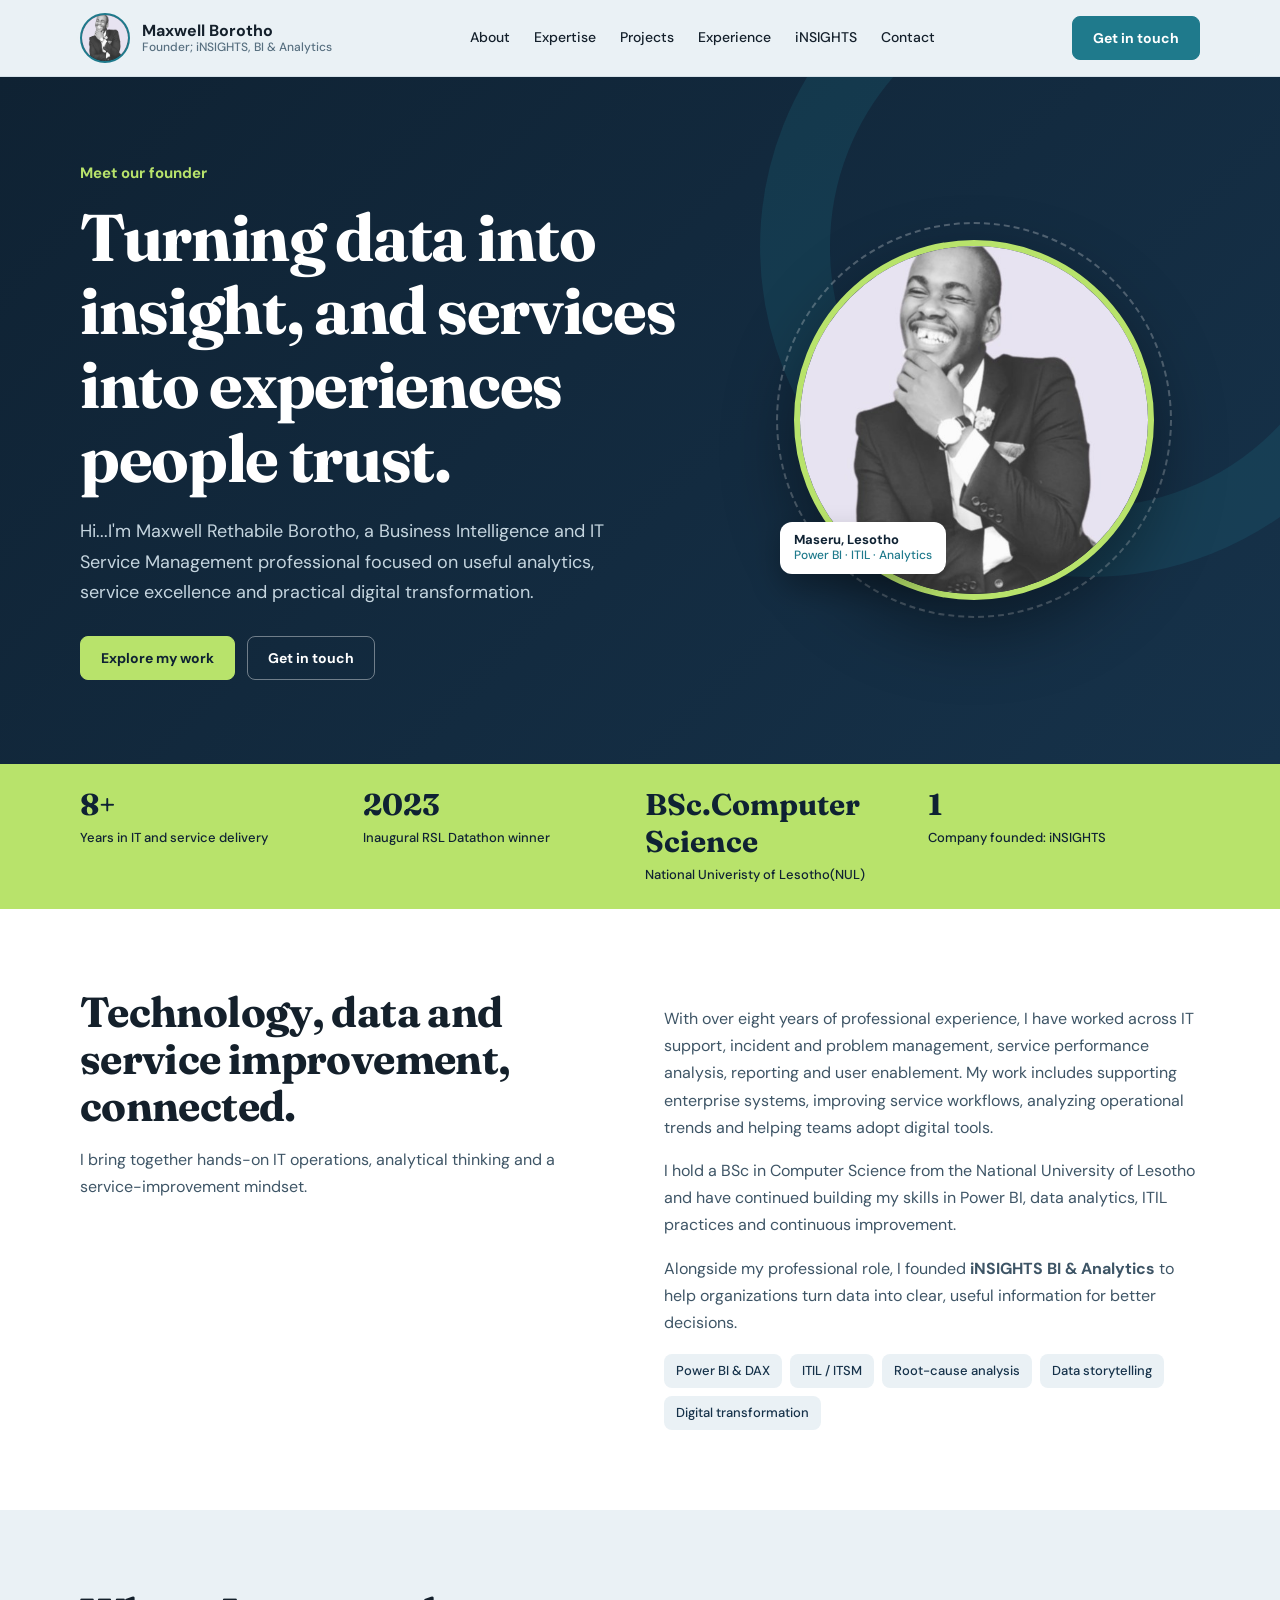
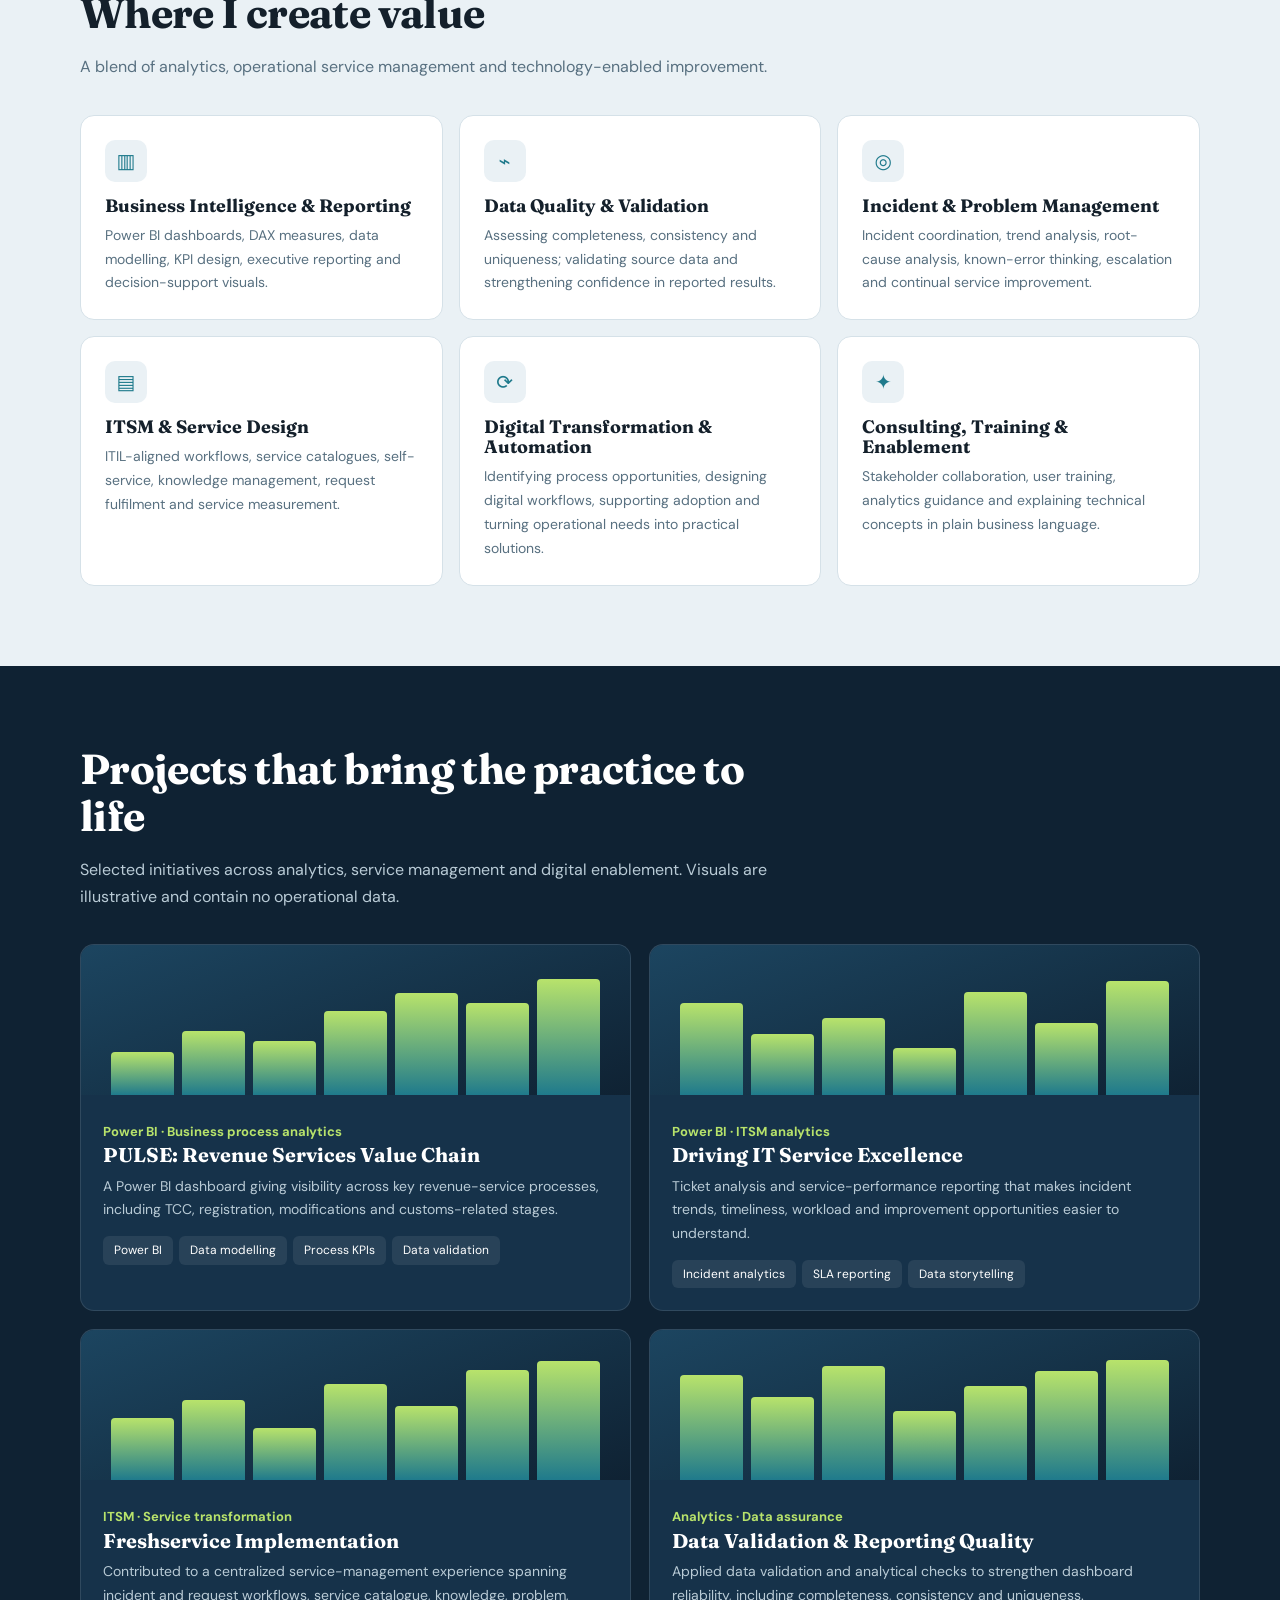
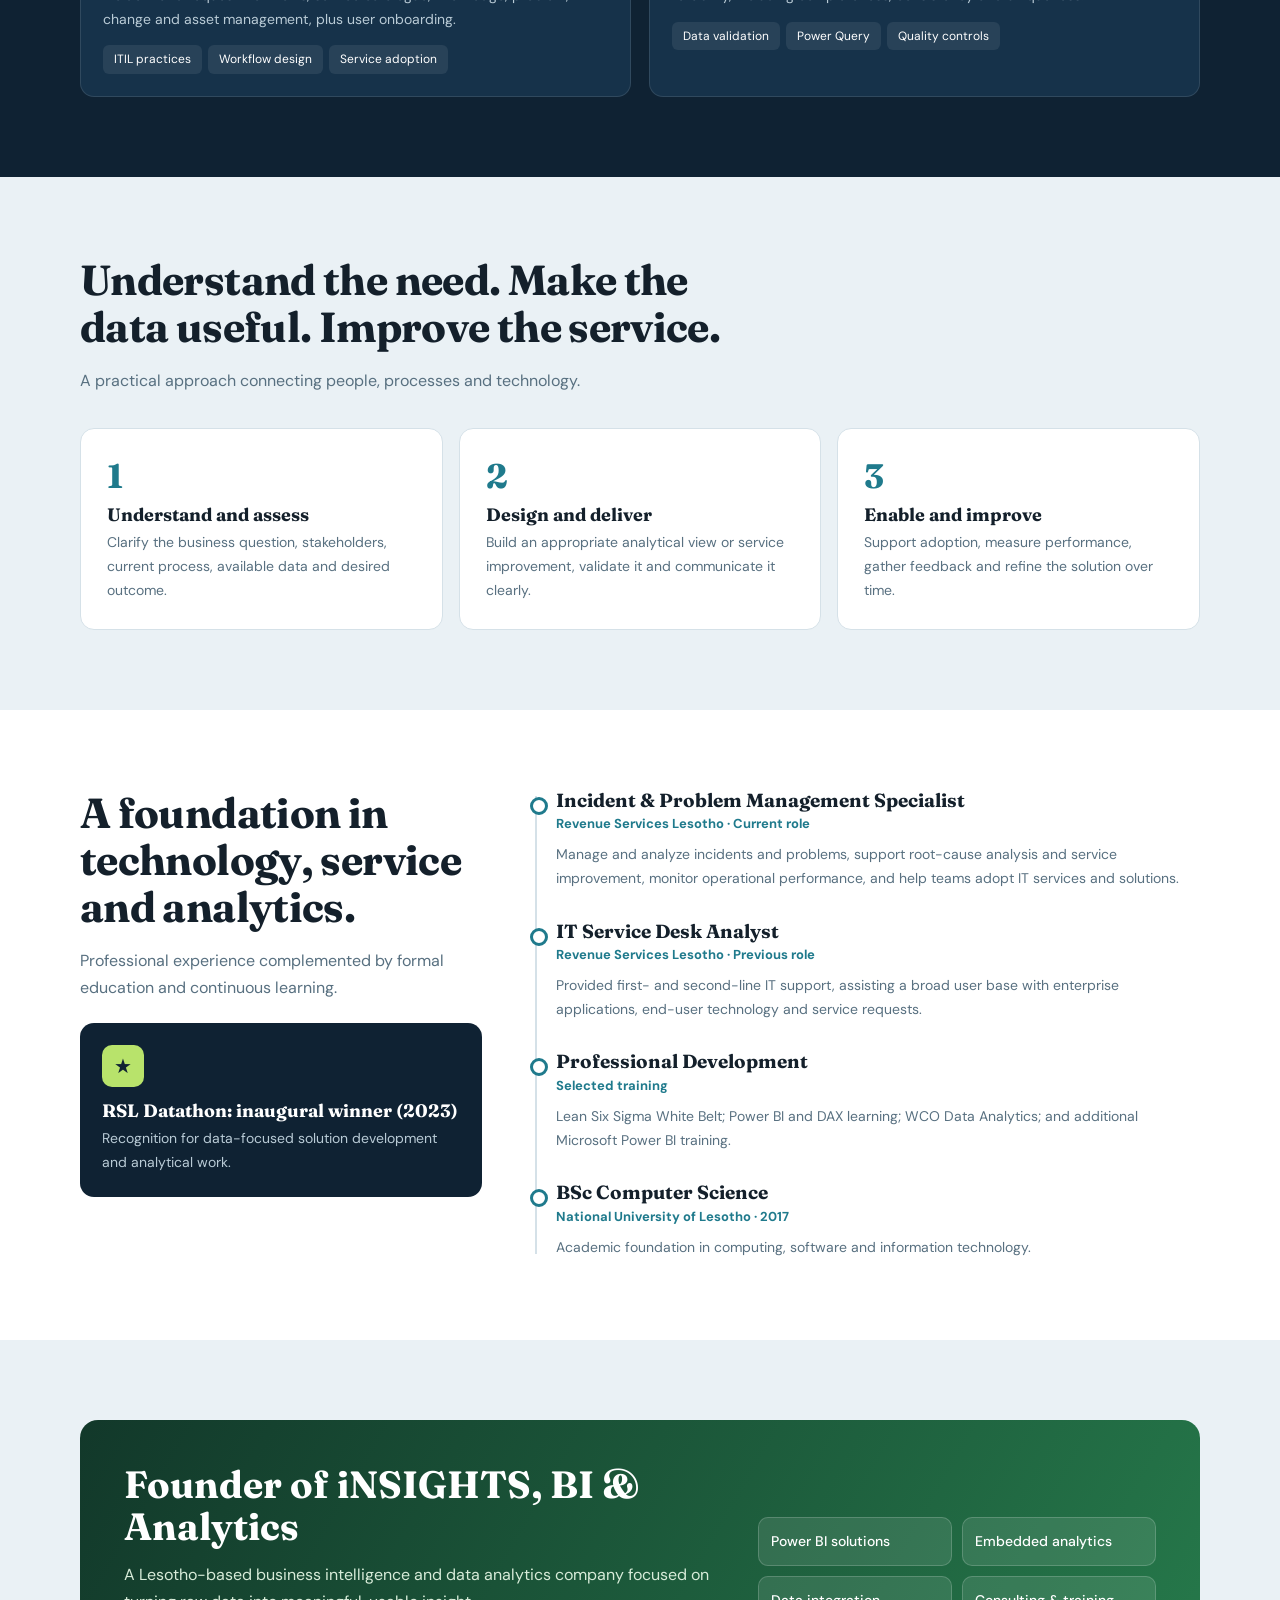
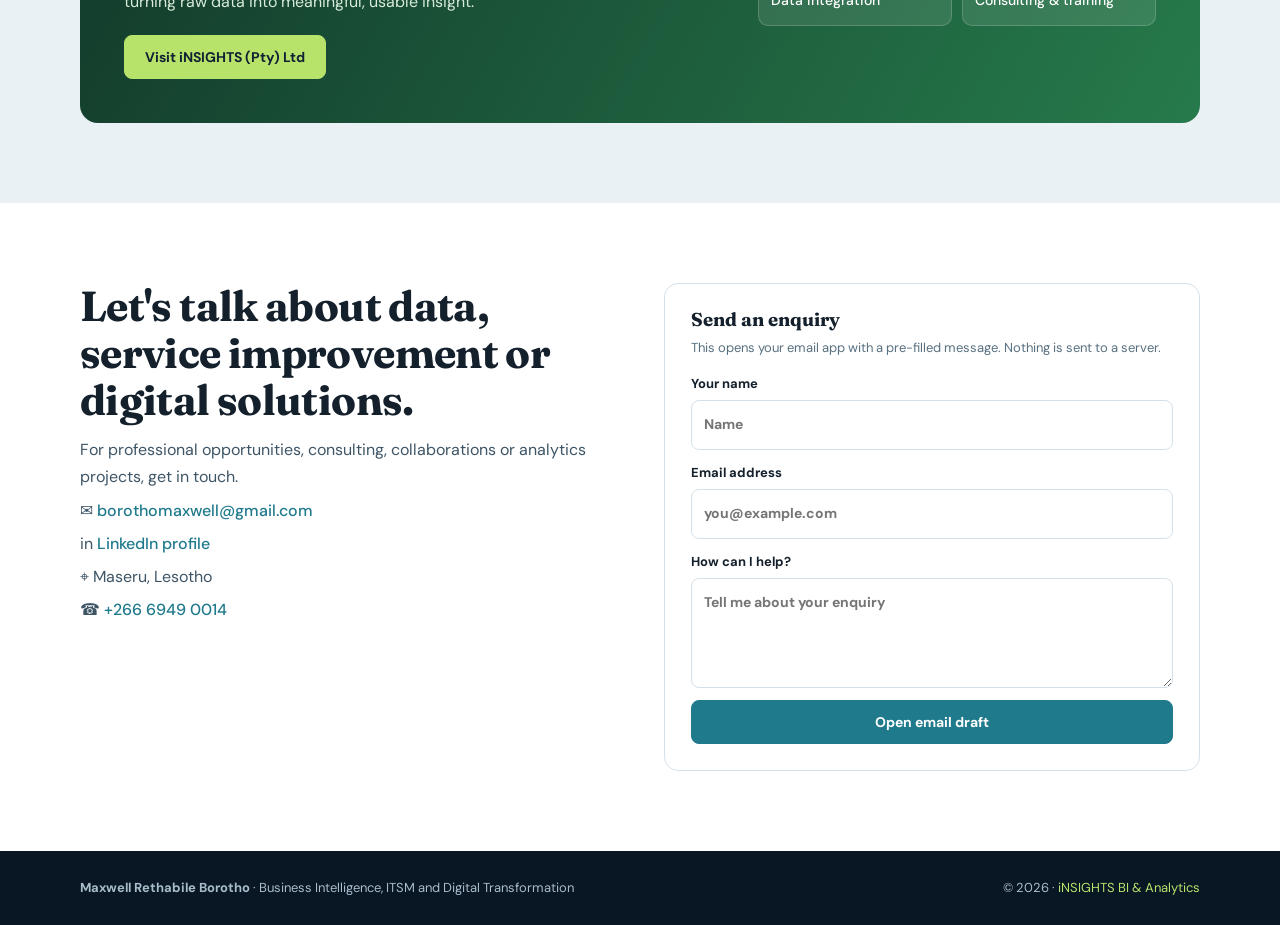
==== index.html @ b2a6ca18 "Update index.html" ====
<!DOCTYPE html>
<html lang="en">
<head>
<meta charset="utf-8">
<meta name="viewport" content="width=device-width, initial-scale=1">
<meta name="description" content="Maxwell Rethabile Borotho, founder of iNSIGHTS, BI & Analytics. Business intelligence, ITSM and digital transformation.">
<title>Maxwell Borotho | Meet Our Founder</title>
<link rel="preconnect" href="https://fonts.googleapis.com">
<link rel="preconnect" href="https://fonts.gstatic.com" crossorigin>
<link href="https://fonts.googleapis.com/css2?family=Fraunces:opsz,wght@9..144,600;9..144,700&family=DM+Sans:wght@400;500;700&display=swap" rel="stylesheet">
<link rel="stylesheet" href="css/base.css">
<link rel="stylesheet" href="css/nav.css">
<link rel="stylesheet" href="css/hero.css">
<link rel="stylesheet" href="css/content.css">
<link rel="stylesheet" href="css/projects.css">
<link rel="stylesheet" href="css/journey.css">
<link rel="stylesheet" href="css/company.css">
<link rel="stylesheet" href="css/responsive.css">
</head>
<body>
<div id="progress"></div>

<header class="nav" id="nav">
  <div class="wrap navin">
    <a class="brand" href="#home" aria-label="Maxwell Borotho, back to top">
      <span class="avatar logo">MB<img src="images\founder.jpeg" alt="Maxwell Borotho" onerror="this.remove()"></span>
      <span>Maxwell Borotho<small>Founder; iNSIGHTS, BI &amp; Analytics</small></span>
    </a>
    <nav class="links" id="links" aria-label="Sections">
      <a href="#about">About</a>
      <a href="#expertise">Expertise</a>
      <a href="#projects">Projects</a>
      <a href="#journey">Experience</a>
      <a href="#insights">iNSIGHTS</a>
      <a href="#contact">Contact</a>
    </nav>
    <a class="btn" href="#contact">Get in touch</a>
    <button class="menu" id="menu" aria-label="Toggle navigation" aria-expanded="false">☰</button>
  </div>
</header>
<main>
  <section class="hero" id="home">
    <div class="wrap hg">
      <div>
        <div class="role rise" style="--i:0">Meet our founder</div>
        <h1 class="rise" style="--i:1">Turning data into insight, and services into experiences people trust.</h1>
        <p class="rise" style="--i:2">Hi...I'm Maxwell Rethabile Borotho, a Business Intelligence and IT Service Management professional focused on useful analytics, service excellence and practical digital transformation.</p>
        <div class="acts rise" style="--i:3">
          <a class="btn lime" href="#projects">Explore my work</a>
          <a class="btn ghost" href="#contact">Get in touch</a>
        </div>
      </div>
      <div class="portrait">
        <span class="avatar">MB<img src="images\founder.jpeg"alt="Portrait of Maxwell Borotho" onerror="this.remove()"></span>
        <div class="badge">Maseru, Lesotho<span>Power BI · ITIL · Analytics</span></div>
      </div>
    </div>
  </section>

  <div class="stats">
    <div class="wrap">
      <div><b data-count="8" data-suffix="+">8+</b><span>Years in IT and service delivery</span></div>
      <div><b>2023</b><span>Inaugural RSL Datathon winner</span></div>
      <div><b>BSc.Computer Science</b><span>National Univeristy of Lesotho(NUL)</span></div>
      <div><b>1</b><span>Company founded: iNSIGHTS</span></div>
    </div>
  </div>

  <section class="sec white" id="about">
    <div class="wrap two">
      <div class="head reveal">
        <h2>Technology, data and service improvement, connected.</h2>
        <p class="lead">I bring together hands-on IT operations, analytical thinking and a service-improvement mindset.</p>
      </div>
      <div class="reveal" style="--d:1">
        <p>With over eight years of professional experience, I have worked across IT support, incident and problem management, service performance analysis, reporting and user enablement. My work includes supporting enterprise systems, improving service workflows, analyzing operational trends and helping teams adopt digital tools.</p>
        <p>I hold a BSc in Computer Science from the National University of Lesotho and have continued building my skills in Power BI, data analytics, ITIL practices and continuous improvement.</p>
        <p>Alongside my professional role, I founded <b>iNSIGHTS BI &amp; Analytics</b> to help organizations turn data into clear, useful information for better decisions.</p>
        <div class="tags">
          <span class="tag">Power BI &amp; DAX</span><span class="tag">ITIL / ITSM</span><span class="tag">Root-cause analysis</span><span class="tag">Data storytelling</span><span class="tag">Digital transformation</span>
        </div>
      </div>
    </div>
  </section>

  <section class="sec" id="expertise">
    <div class="wrap">
      <div class="head reveal">
        <h2>Where I create value</h2>
        <p class="lead">A blend of analytics, operational service management and technology-enabled improvement.</p>
      </div>
      <div class="cards">
        <article class="card reveal"><div class="ico">▥</div><h3>Business Intelligence &amp; Reporting</h3><p>Power BI dashboards, DAX measures, data modelling, KPI design, executive reporting and decision-support visuals.</p></article>
        <article class="card reveal" style="--d:1"><div class="ico">⌁</div><h3>Data Quality &amp; Validation</h3><p>Assessing completeness, consistency and uniqueness; validating source data and strengthening confidence in reported results.</p></article>
        <article class="card reveal" style="--d:2"><div class="ico">◎</div><h3>Incident &amp; Problem Management</h3><p>Incident coordination, trend analysis, root-cause analysis, known-error thinking, escalation and continual service improvement.</p></article>
        <article class="card reveal"><div class="ico">▤</div><h3>ITSM &amp; Service Design</h3><p>ITIL-aligned workflows, service catalogues, self-service, knowledge management, request fulfilment and service measurement.</p></article>
        <article class="card reveal" style="--d:1"><div class="ico">⟳</div><h3>Digital Transformation &amp; Automation</h3><p>Identifying process opportunities, designing digital workflows, supporting adoption and turning operational needs into practical solutions.</p></article>
        <article class="card reveal" style="--d:2"><div class="ico">✦</div><h3>Consulting, Training &amp; Enablement</h3><p>Stakeholder collaboration, user training, analytics guidance and explaining technical concepts in plain business language.</p></article>
      </div>
    </div>
  </section>

  <section class="sec dark" id="projects">
    <div class="wrap">
      <div class="head reveal">
        <h2>Projects that bring the practice to life</h2>
        <p class="lead">Selected initiatives across analytics, service management and digital enablement. Visuals are illustrative and contain no operational data.</p>
      </div>
      <div class="projects">
        <article class="project reveal">
          <div class="art"><i style="--h:35%;--n:0"></i><i style="--h:52%;--n:1"></i><i style="--h:44%;--n:2"></i><i style="--h:68%;--n:3"></i><i style="--h:82%;--n:4"></i><i style="--h:74%;--n:5"></i><i style="--h:94%;--n:6"></i></div>
          <div class="pbody"><span class="type">Power BI · Business process analytics</span><h3>PULSE: Revenue Services Value Chain</h3><p>A Power BI dashboard giving visibility across key revenue-service processes, including TCC, registration, modifications and customs-related stages.</p><div class="chips"><span>Power BI</span><span>Data modelling</span><span>Process KPIs</span><span>Data validation</span></div></div>
        </article>
        <article class="project reveal" style="--d:1">
          <div class="art"><i style="--h:74%;--n:0"></i><i style="--h:49%;--n:1"></i><i style="--h:62%;--n:2"></i><i style="--h:38%;--n:3"></i><i style="--h:83%;--n:4"></i><i style="--h:58%;--n:5"></i><i style="--h:92%;--n:6"></i></div>
          <div class="pbody"><span class="type">Power BI · ITSM analytics</span><h3>Driving IT Service Excellence</h3><p>Ticket analysis and service-performance reporting that makes incident trends, timeliness, workload and improvement opportunities easier to understand.</p><div class="chips"><span>Incident analytics</span><span>SLA reporting</span><span>Data storytelling</span></div></div>
        </article>
        <article class="project reveal">
          <div class="art"><i style="--h:50%;--n:0"></i><i style="--h:65%;--n:1"></i><i style="--h:42%;--n:2"></i><i style="--h:78%;--n:3"></i><i style="--h:60%;--n:4"></i><i style="--h:89%;--n:5"></i><i style="--h:96%;--n:6"></i></div>
          <div class="pbody"><span class="type">ITSM · Service transformation</span><h3>Freshservice Implementation</h3><p>Contributed to a centralized service-management experience spanning incident and request workflows, service catalogue, knowledge, problem, change and asset management, plus user onboarding.</p><div class="chips"><span>ITIL practices</span><span>Workflow design</span><span>Service adoption</span></div></div>
        </article>
        <article class="project reveal" style="--d:1">
          <div class="art"><i style="--h:85%;--n:0"></i><i style="--h:67%;--n:1"></i><i style="--h:92%;--n:2"></i><i style="--h:56%;--n:3"></i><i style="--h:76%;--n:4"></i><i style="--h:88%;--n:5"></i><i style="--h:97%;--n:6"></i></div>
          <div class="pbody"><span class="type">Analytics · Data assurance</span><h3>Data Validation &amp; Reporting Quality</h3><p>Applied data validation and analytical checks to strengthen dashboard reliability, including completeness, consistency and uniqueness.</p><div class="chips"><span>Data validation</span><span>Power Query</span><span>Quality controls</span></div></div>
        </article>
      </div>
    </div>
  </section>

  <section class="sec" id="approach">
    <div class="wrap">
      <div class="head reveal">
        <h2>Understand the need. Make the data useful. Improve the service.</h2>
        <p class="lead">A practical approach connecting people, processes and technology.</p>
      </div>
      <div class="steps">
        <article class="step reveal"><b>1</b><h3>Understand and assess</h3><p>Clarify the business question, stakeholders, current process, available data and desired outcome.</p></article>
        <article class="step reveal" style="--d:1"><b>2</b><h3>Design and deliver</h3><p>Build an appropriate analytical view or service improvement, validate it and communicate it clearly.</p></article>
        <article class="step reveal" style="--d:2"><b>3</b><h3>Enable and improve</h3><p>Support adoption, measure performance, gather feedback and refine the solution over time.</p></article>
      </div>
    </div>
  </section>

  <section class="sec white" id="journey">
    <div class="wrap journey">
      <div class="head reveal">
        <h2>A foundation in technology, service and analytics.</h2>
        <p class="lead">Professional experience complemented by formal education and continuous learning.</p>
        <div class="award">
          <div class="ico">★</div>
          <h3>RSL Datathon: inaugural winner (2023)</h3>
          <p>Recognition for data-focused solution development and analytical work.</p>
        </div>
      </div>
      <div class="tl reveal" id="tl">
        <div class="exp"><h3>Incident &amp; Problem Management Specialist</h3><small>Revenue Services Lesotho · Current role</small><p>Manage and analyze incidents and problems, support root-cause analysis and service improvement, monitor operational performance, and help teams adopt IT services and solutions.</p></div>
        <div class="exp"><h3>IT Service Desk Analyst</h3><small>Revenue Services Lesotho · Previous role</small><p>Provided first- and second-line IT support, assisting a broad user base with enterprise applications, end-user technology and service requests.</p></div>
        <div class="exp"><h3>Professional Development</h3><small>Selected training</small><p>Lean Six Sigma White Belt; Power BI and DAX learning; WCO Data Analytics; and additional Microsoft Power BI training.</p></div>
        <div class="exp"><h3>BSc Computer Science</h3><small>National University of Lesotho · 2017</small><p>Academic foundation in computing, software and information technology.</p></div>
      </div>
    </div>
  </section>

  <section class="sec" id="insights">
    <div class="wrap">
      <div class="band reveal">
        <div>
          <h2>Founder of iNSIGHTS, BI &amp; Analytics</h2>
          <p>A Lesotho-based business intelligence and data analytics company focused on turning raw data into meaningful, usable insight.</p>
          <a class="btn lime" href="https://0912borotho.github.io/iNSIGHTS" target="_blank" rel="noopener">Visit iNSIGHTS (Pty) Ltd</a>
        </div>
        <div class="svc">
          <span>Power BI solutions</span><span>Embedded analytics</span><span>Data integration</span><span>Consulting &amp; training</span>
        </div>
      </div>
    </div>
  </section>

  <section class="sec white" id="contact">
    <div class="wrap two">
      <div class="head reveal info">
        <h2>Let's talk about data, service improvement or digital solutions.</h2>
        <p class="lead">For professional opportunities, consulting, collaborations or analytics projects, get in touch.</p>
        <p>✉ <a href="mailto:borothomaxwell@gmail.com">borothomaxwell@gmail.com</a></p>
        <p>in <a href="https://www.linkedin.com/in/maxwell-rethabile-borotho-2b520b186/" target="_blank" rel="noopener">LinkedIn profile</a></p>
        <p>⌖ Maseru, Lesotho</p>
        <p>☎ <a href="tel:+26669490014">+266 6949 0014</a></p>
      </div>
      <div class="panel reveal" style="--d:1">
        <h3>Send an enquiry</h3>
        <p>This opens your email app with a pre-filled message. Nothing is sent to a server.</p>
        <form class="form" id="contactForm">
          <label>Your name<input id="name" required placeholder="Name" autocomplete="name"></label>
          <label>Email address<input id="email" type="email" required placeholder="you@example.com" autocomplete="email"></label>
          <label>How can I help?<textarea id="message" required placeholder="Tell me about your enquiry"></textarea></label>
          <button class="btn" type="submit">Open email draft</button>
        </form>
      </div>
    </div>
  </section>
</main>

<footer class="footer">
  <div class="wrap foot">
    <div><b>Maxwell Rethabile Borotho</b> · Business Intelligence, ITSM and Digital Transformation</div>
    <div>© <span id="year"></span> · <a href="https://www.insights.co.ls" target="_blank" rel="noopener">iNSIGHTS BI &amp; Analytics</a></div>
  </div>
</footer>
<script src="js/site.js" defer></script>
<script src="js/reveal.js" defer></script>
<script src="js/nav.js" defer></script>
<script src="js/contact.js" defer></script>
</body>
</html>
---- css/base.css ----
/* Base: tokens, reset, layout wrapper, progress bar, buttons, scroll reveal */
:root{--navy:#0f2233;--navy2:#16324a;--teal:#1f7a8c;--mist:#eaf1f5;--white:#fff;--ink:#14202b;--muted:#587080;--line:#d5e1e8;--lime:#b8e36b;--g:#267a4b}
*{box-sizing:border-box}
html{scroll-behavior:smooth;scroll-padding-top:84px}
body{margin:0;background:var(--mist);color:var(--ink);font:16px/1.7 "DM Sans",system-ui,-apple-system,"Segoe UI",sans-serif}
h1,h2,h3{font-family:Fraunces,Georgia,serif;line-height:1.12;margin:0}
a{color:inherit;text-decoration:none}
a:focus-visible,button:focus-visible,input:focus-visible,textarea:focus-visible{outline:3px solid var(--lime);outline-offset:3px}
.wrap{width:min(1120px,calc(100% - 36px));margin:auto}
#progress{position:fixed;top:0;left:0;height:3px;width:100%;background:linear-gradient(90deg,var(--teal),var(--lime));transform:scaleX(0);transform-origin:left;z-index:100}

.btn{display:inline-block;background:var(--teal);color:#fff;border:1px solid var(--teal);border-radius:8px;padding:12px 20px;font:700 14px "DM Sans",sans-serif;cursor:pointer;transition:transform .25s,box-shadow .25s,background .25s}
.btn:hover{transform:translateY(-2px);box-shadow:0 10px 24px rgba(31,122,140,.3);background:#186a7a}
.btn.lime{background:var(--lime);border-color:var(--lime);color:var(--navy)}
.btn.lime:hover{background:#c9ec85;box-shadow:0 10px 24px rgba(184,227,107,.3)}
.btn.ghost{background:transparent;border-color:#ffffff66;color:#fff}
.btn.ghost:hover{background:#ffffff1a;border-color:#fff;box-shadow:none}

/* Section reveal */
.reveal{opacity:0;transform:translateY(22px);transition:opacity .7s cubic-bezier(.165,.84,.44,1),transform .7s cubic-bezier(.165,.84,.44,1);transition-delay:calc(var(--d,0)*.08s)}
.reveal.visible{opacity:1;transform:none}
---- css/nav.css ----
/* Nav */
.nav{position:sticky;top:0;z-index:50;background:rgba(234,241,245,.9);backdrop-filter:blur(12px);border-bottom:1px solid var(--line);transition:box-shadow .3s,background .3s}
.nav.scrolled{box-shadow:0 8px 28px rgba(15,34,51,.1);background:rgba(255,255,255,.95)}
.navin{height:76px;display:flex;align-items:center;justify-content:space-between;gap:16px}
.brand{display:flex;align-items:center;gap:12px;font-weight:700;line-height:1.2}
.brand small{display:block;font-size:12px;color:var(--muted);font-weight:500}
.avatar{position:relative;display:grid;place-items:center;border-radius:50%;background:var(--navy);color:var(--lime);font:700 17px Fraunces,Georgia,serif;overflow:hidden;flex:none}
.avatar img{position:absolute;inset:0;width:100%;height:100%;object-fit:cover}
.logo{width:50px;height:50px;border:2px solid var(--teal);box-shadow:0 0 0 3px var(--mist);transition:transform .4s cubic-bezier(.34,1.56,.64,1),border-color .3s}
.brand:hover .logo{transform:scale(1.1) rotate(-4deg);border-color:var(--lime)}
.links{display:flex;gap:24px;font-size:14px;font-weight:500}
.links a{position:relative;padding:4px 0;transition:color .25s}
.links a::after{content:"";position:absolute;left:0;bottom:0;width:100%;height:2px;background:var(--teal);transform:scaleX(0);transform-origin:right;transition:transform .3s}
.links a:hover,.links a.on{color:var(--teal)}
.links a:hover::after,.links a.on::after{transform:scaleX(1);transform-origin:left}
.menu{display:none;border:0;background:none;font-size:26px;cursor:pointer;color:var(--ink)}
---- css/hero.css ----
/* Hero: one orchestrated entrance */
.hero{background:linear-gradient(135deg,var(--navy),var(--navy2));color:#fff;padding:84px 0;overflow:hidden;position:relative}
.hero::before{content:"";position:absolute;width:520px;height:520px;right:-140px;top:-160px;border-radius:50%;border:70px solid #1f7a8c33}
.hg{position:relative;display:grid;grid-template-columns:1.15fr .85fr;gap:56px;align-items:center}
.hero h1{font-size:clamp(38px,5.6vw,66px);letter-spacing:-.02em;margin:0 0 20px}
.hero p{color:#c5d5df;max-width:560px;font-size:18px}
.hero .role{color:var(--lime);font-weight:700;font-size:15px;margin-bottom:14px}
.acts{display:flex;gap:12px;flex-wrap:wrap;margin-top:28px}
.portrait{position:relative;justify-self:center;width:min(360px,80%);aspect-ratio:1}
.portrait .avatar{width:100%;height:100%;font-size:86px;border:6px solid var(--lime);box-shadow:0 30px 70px #0006}
.portrait::before{content:"";position:absolute;inset:-18px;border-radius:50%;border:2px dashed #ffffff44;animation:spin 40s linear infinite}
.badge{position:absolute;left:-14px;bottom:26px;background:#fff;color:var(--navy);border-radius:12px;padding:10px 14px;font-size:13px;font-weight:700;box-shadow:0 14px 30px #0004;line-height:1.3}
.badge span{display:block;color:var(--teal);font-weight:500;font-size:12px}
@keyframes spin{to{transform:rotate(360deg)}}
@keyframes rise{from{opacity:0;transform:translateY(26px)}to{opacity:1;transform:none}}
@keyframes pop{from{opacity:0;transform:scale(.88)}to{opacity:1;transform:none}}
.hero .rise{animation:rise .8s cubic-bezier(.165,.84,.44,1) both;animation-delay:calc(var(--i)*.12s)}
.portrait{animation:pop 1s cubic-bezier(.34,1.56,.64,1) .3s both}


/* Stats strip */
.stats{background:var(--lime);color:var(--navy)}
.stats .wrap{display:grid;grid-template-columns:repeat(4,1fr);gap:10px;padding:22px 0}
.stats b{display:block;font:700 30px Fraunces,Georgia,serif}
.stats span{font-size:13px;font-weight:500}
---- css/content.css ----
/* Sections */
.sec{padding:80px 0}
.white{background:#fff}
.dark{background:var(--navy);color:#fff}
.head{max-width:700px;margin-bottom:34px}
.head h2{font-size:clamp(28px,3.8vw,42px);letter-spacing:-.015em;margin-bottom:12px}
.lead{color:var(--muted)}
.dark .lead{color:#b9cbd6}
.two{display:grid;grid-template-columns:1fr 1fr;gap:48px}
.two p{color:#3e5566}
.tags{display:flex;gap:8px;flex-wrap:wrap;margin-top:18px}
.tag{background:var(--mist);color:var(--navy2);border-radius:8px;padding:6px 12px;font-size:13px;font-weight:500;transition:background .25s,color .25s,transform .25s}
.tag:hover{background:var(--teal);color:#fff;transform:translateY(-2px)}


/* Cards */
.cards{display:grid;grid-template-columns:repeat(3,1fr);gap:16px}
.card{background:#fff;border:1px solid var(--line);border-radius:14px;padding:24px;transition:transform .3s,box-shadow .3s,border-color .3s}
.card:hover{transform:translateY(-5px);box-shadow:0 18px 40px rgba(15,34,51,.1);border-color:var(--teal)}
.ico{width:42px;height:42px;border-radius:10px;background:var(--mist);color:var(--teal);display:grid;place-items:center;font-size:20px;margin-bottom:14px;transition:background .3s,color .3s,transform .3s}
.card:hover .ico{background:var(--teal);color:#fff;transform:rotate(-6deg) scale(1.06)}
.card h3{font-size:18px;margin-bottom:8px}
.card p{font-size:14px;color:var(--muted);margin:0}


/* Approach */
.steps{display:grid;grid-template-columns:repeat(3,1fr);gap:16px}
.step{position:relative;background:#fff;border:1px solid var(--line);border-radius:14px;padding:26px;transition:transform .3s,border-color .3s}
.step:hover{transform:translateY(-4px);border-color:var(--teal)}
.step b{font:700 34px Fraunces,Georgia,serif;color:var(--teal)}
.step h3{font-size:18px;margin:8px 0 6px}
.step p{font-size:14px;color:var(--muted);margin:0}
---- css/projects.css ----
/* Projects */
.projects{display:grid;grid-template-columns:repeat(2,1fr);gap:18px}
.project{background:var(--navy2);border:1px solid #ffffff1c;border-radius:14px;overflow:hidden;transition:transform .35s,box-shadow .35s,border-color .35s}
.project:hover{transform:translateY(-6px);box-shadow:0 22px 44px #0006;border-color:var(--lime)}
.art{height:150px;display:flex;align-items:flex-end;gap:8px;padding:26px 30px 0;background:linear-gradient(160deg,#1c4560,#0f2233)}
.art i{flex:1;height:var(--h);background:linear-gradient(var(--lime),var(--teal));border-radius:4px 4px 0 0;transform:scaleY(.15);transform-origin:bottom;transition:transform .9s cubic-bezier(.34,1.56,.64,1);transition-delay:calc(var(--n)*.07s)}
.project.visible .art i{transform:scaleY(1)}
.pbody{padding:22px}
.pbody h3{font-size:20px;margin:0 0 8px}
.pbody p{font-size:14px;color:#b9cbd6;margin:0 0 14px}
.type{color:var(--lime);font-size:13px;font-weight:700}
.chips{display:flex;gap:6px;flex-wrap:wrap}
.chips span{font-size:12px;background:#ffffff14;padding:4px 11px;border-radius:6px;transition:background .25s}
.chips span:hover{background:#ffffff2e}
.note{font-size:13px;color:#b9cbd6;margin-top:24px}
---- css/journey.css ----
/* Journey timeline */
.journey{display:grid;grid-template-columns:.75fr 1.25fr;gap:48px}
.tl{position:relative;padding-left:26px}
.tl::before{content:"";position:absolute;left:5px;top:6px;bottom:6px;width:2px;background:var(--line)}
.tl::after{content:"";position:absolute;left:5px;top:6px;width:2px;height:var(--fill,0%);max-height:calc(100% - 12px);background:var(--teal);transition:height .2s linear}
.exp{position:relative;padding-bottom:30px}
.exp:last-child{padding-bottom:0}
.exp::before{content:"";position:absolute;left:-26px;top:7px;width:12px;height:12px;border-radius:50%;background:#fff;border:3px solid var(--teal);transition:transform .3s,background .3s}
.exp:hover::before{transform:scale(1.35);background:var(--lime)}
.exp h3{font-size:19px}
.exp small{display:block;color:var(--teal);font-weight:700;font-size:13px;margin-top:2px}
.exp p{font-size:14px;color:var(--muted);margin:8px 0 0}
.award{margin-top:22px;background:var(--navy);color:#fff;border-radius:14px;padding:22px}
.award h3{font-size:18px;margin-bottom:6px}
.award p{font-size:14px;color:#b9cbd6;margin:0}
.award .ico{background:var(--lime);color:var(--navy)}
---- css/company.css ----
/* Company band */
.band{background:linear-gradient(120deg,#12382a,#267a4b);color:#fff;border-radius:18px;padding:44px;display:grid;grid-template-columns:1.2fr .8fr;gap:36px;align-items:center}
.band h2{font-size:clamp(26px,3.4vw,38px);margin:0 0 12px}
.band p{color:#d8ecd9;margin:0 0 20px}
.svc{display:grid;grid-template-columns:1fr 1fr;gap:10px}
.svc span{background:#ffffff1a;border:1px solid #ffffff2e;border-radius:10px;padding:12px;font-size:14px;font-weight:500;transition:background .25s,transform .25s}
.svc span:hover{background:#ffffff30;transform:translateY(-3px)}


/* Contact */
.info p{margin:6px 0}
.info a{color:var(--teal);font-weight:500;border-bottom:1px solid transparent;transition:border-color .25s}
.info a:hover{border-color:var(--teal)}
.panel{background:#fff;border:1px solid var(--line);border-radius:14px;padding:26px}
.panel h3{margin-bottom:6px}
.panel>p{font-size:13px;color:var(--muted);margin:0 0 14px}
.form{display:grid;gap:12px}
.form label{font-size:13px;font-weight:700}
.form input,.form textarea{display:block;width:100%;margin-top:5px;padding:12px;border:1px solid var(--line);border-radius:8px;font:inherit;font-size:14px;transition:border-color .25s,box-shadow .25s}
.form input:focus,.form textarea:focus{outline:none;border-color:var(--teal);box-shadow:0 0 0 3px rgba(31,122,140,.18)}
.form textarea{min-height:110px;resize:vertical}

.footer{background:#091724;color:#a9bccb;padding:26px 0;font-size:13px}
.foot{display:flex;justify-content:space-between;gap:14px;flex-wrap:wrap}
.foot a{color:var(--lime)}
---- css/responsive.css ----
/* Reduced motion and responsive breakpoints */
@media(prefers-reduced-motion:reduce){
*,*::before,*::after{animation:none!important;transition:none!important;scroll-behavior:auto}
.reveal{opacity:1;transform:none}.art i{transform:none}
}
@media(max-width:860px){
.links{display:none;position:absolute;top:76px;left:0;right:0;background:#fff;padding:18px 24px;flex-direction:column;border-bottom:1px solid var(--line);box-shadow:0 12px 20px rgba(0,0,0,.06)}
.links.open{display:flex}
.menu{display:block}
.nav .btn{display:none}
.hg,.two,.journey,.band{grid-template-columns:1fr}
.portrait{order:-1;width:min(260px,70%)}
.cards{grid-template-columns:repeat(2,1fr)}
.stats .wrap{grid-template-columns:repeat(2,1fr)}
}
@media(max-width:560px){
.sec{padding:60px 0}.hero{padding:60px 0}
.cards,.projects,.steps{grid-template-columns:1fr}
.band{padding:28px}
}
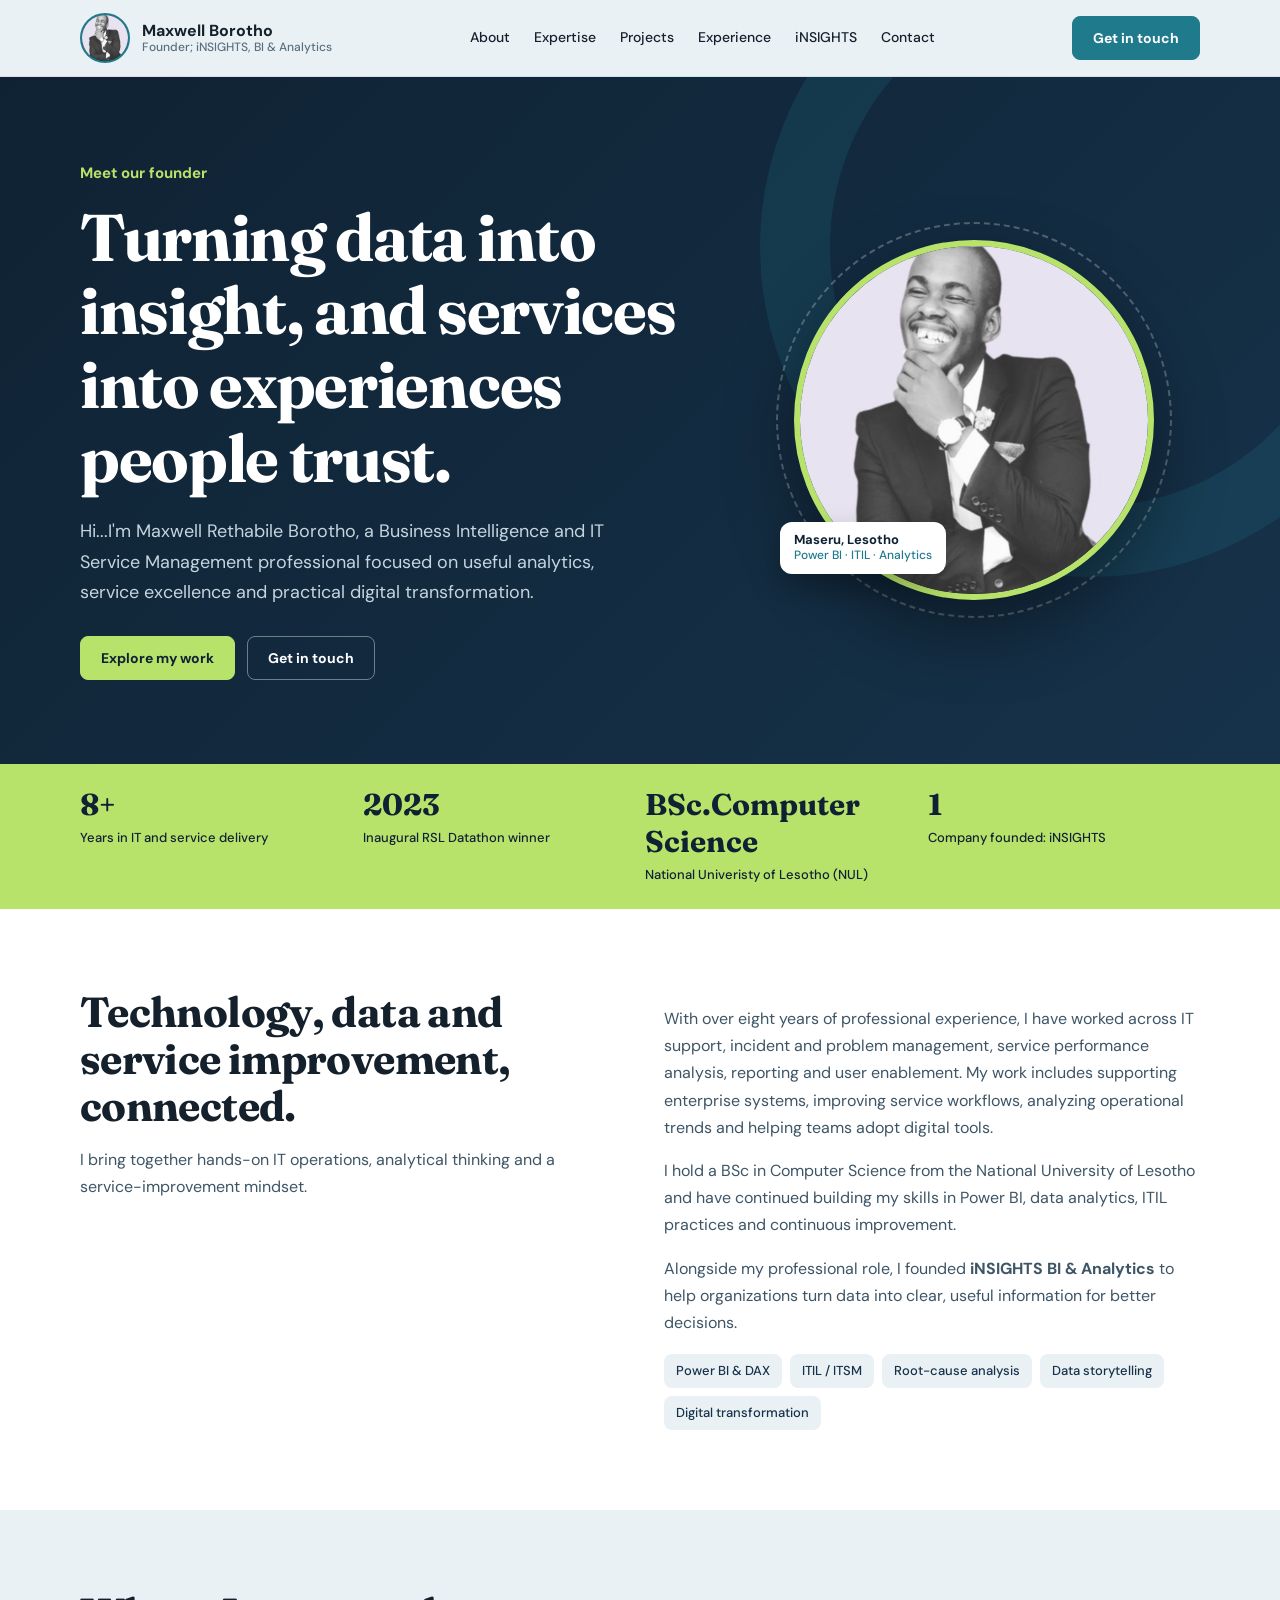
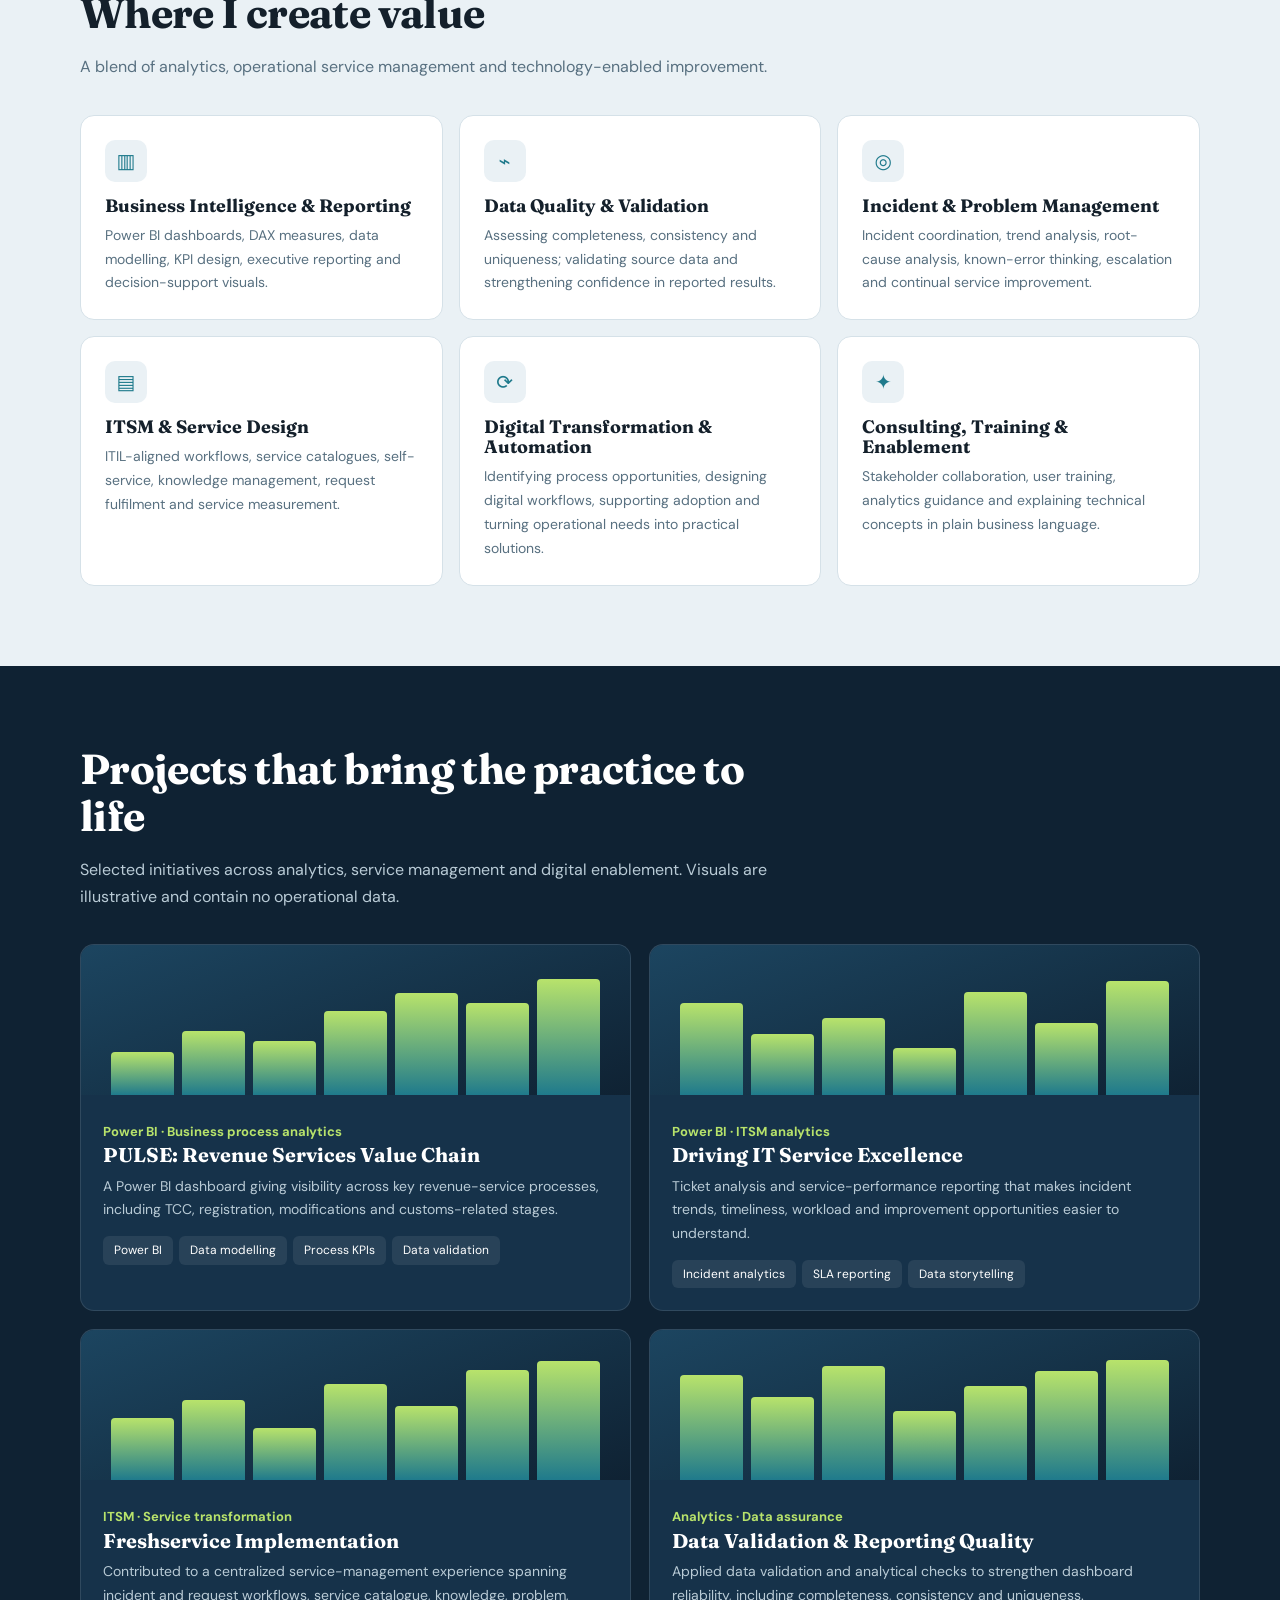
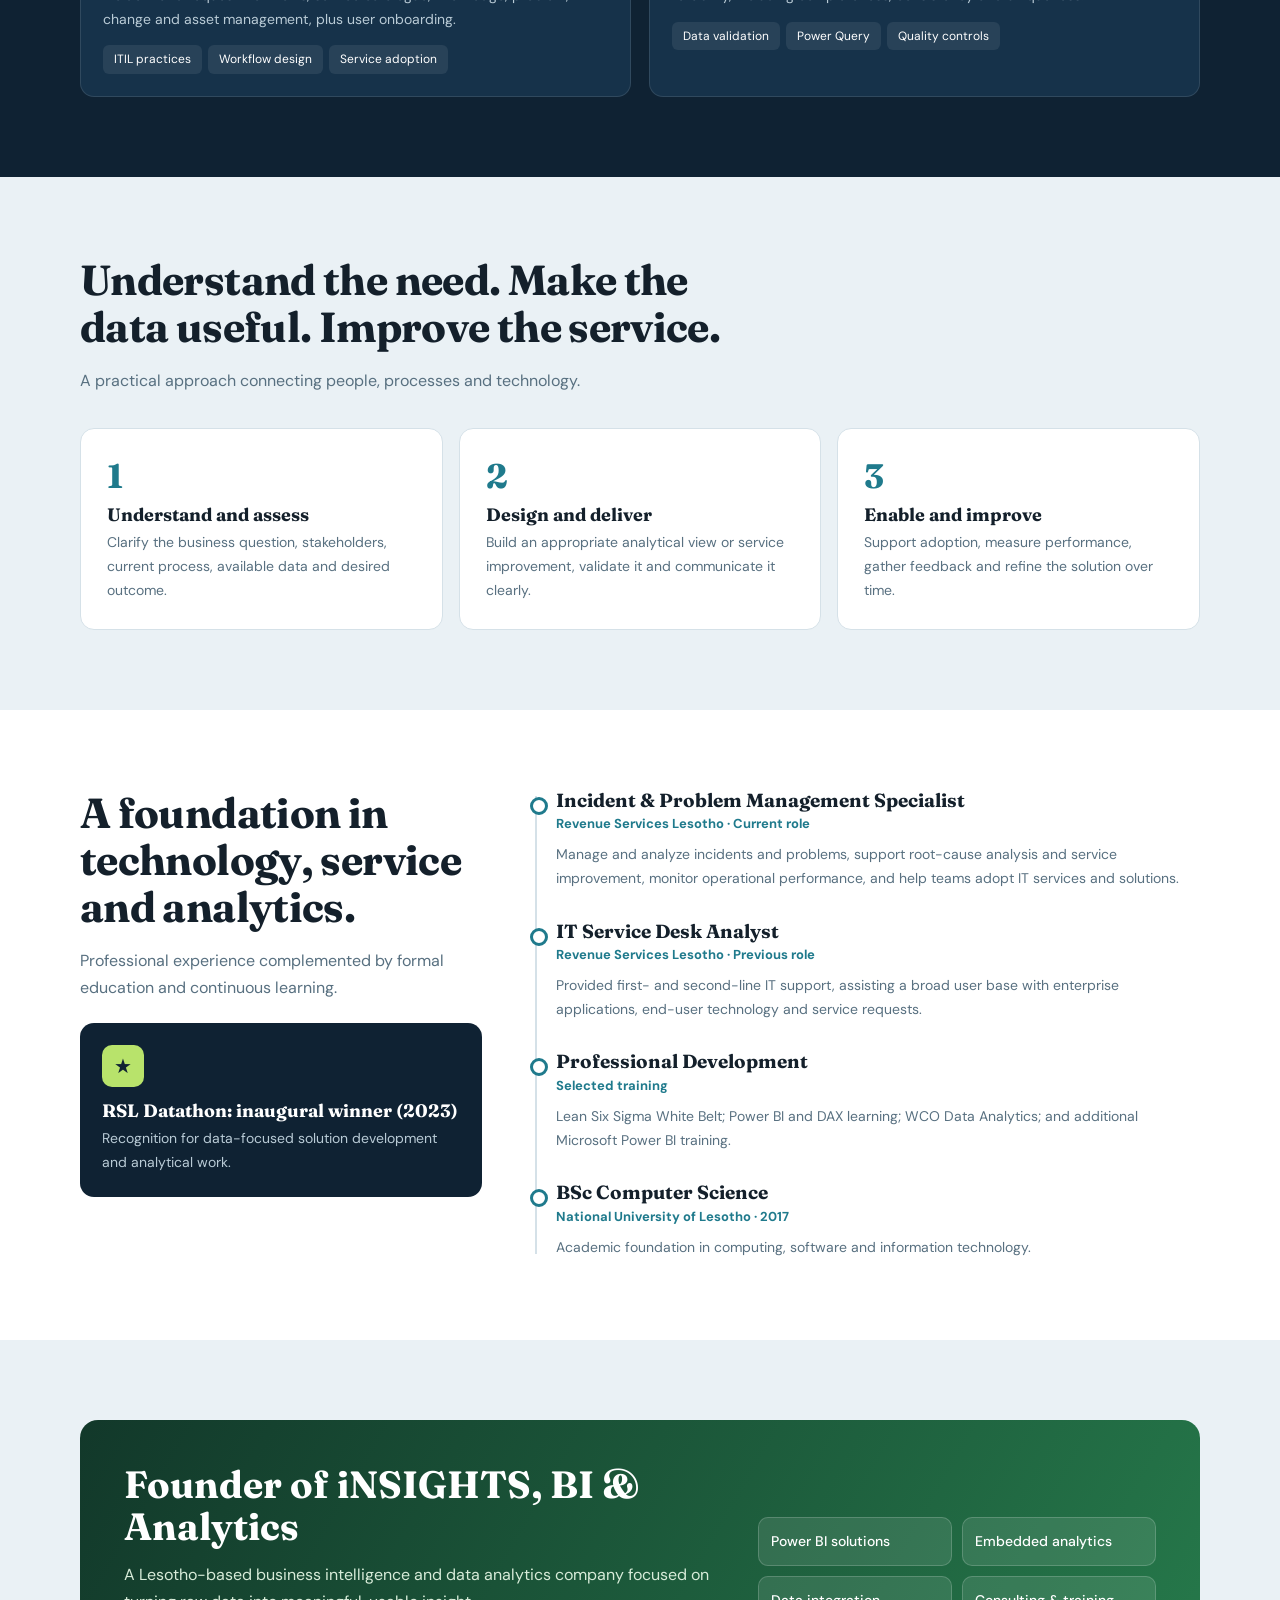
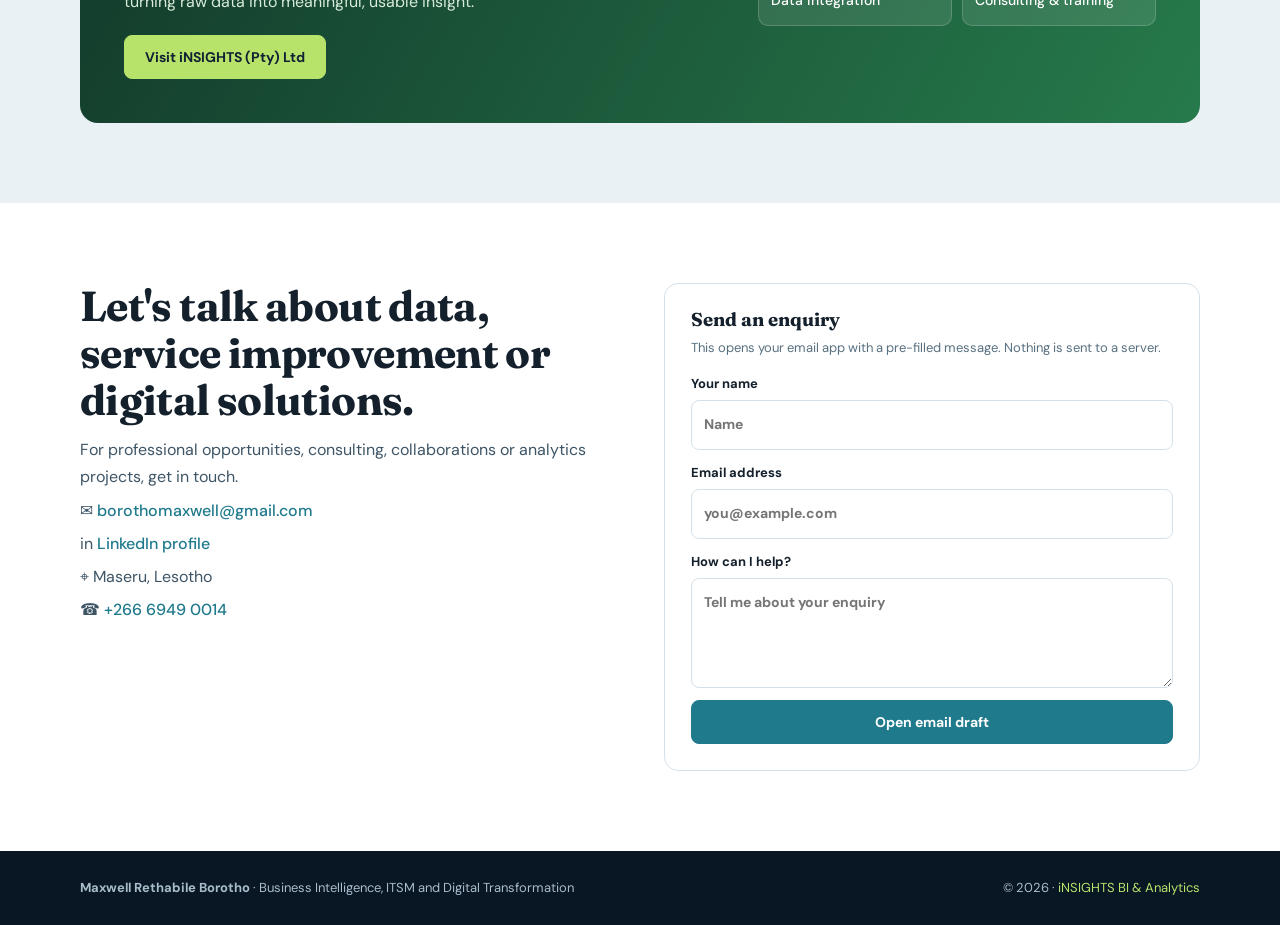
==== commit 5e942745: "Update index.html" ====
--- a/index.html
+++ b/index.html
@@ -61,7 +61,7 @@
     <div class="wrap">
       <div><b data-count="8" data-suffix="+">8+</b><span>Years in IT and service delivery</span></div>
       <div><b>2023</b><span>Inaugural RSL Datathon winner</span></div>
-      <div><b>BSc.Computer Science</b><span>National Univeristy of Lesotho(NUL)</span></div>
+      <div><b>BSc.Computer Science</b><span>National Univeristy of Lesotho (NUL)</span></div>
       <div><b>1</b><span>Company founded: iNSIGHTS</span></div>
     </div>
   </div>
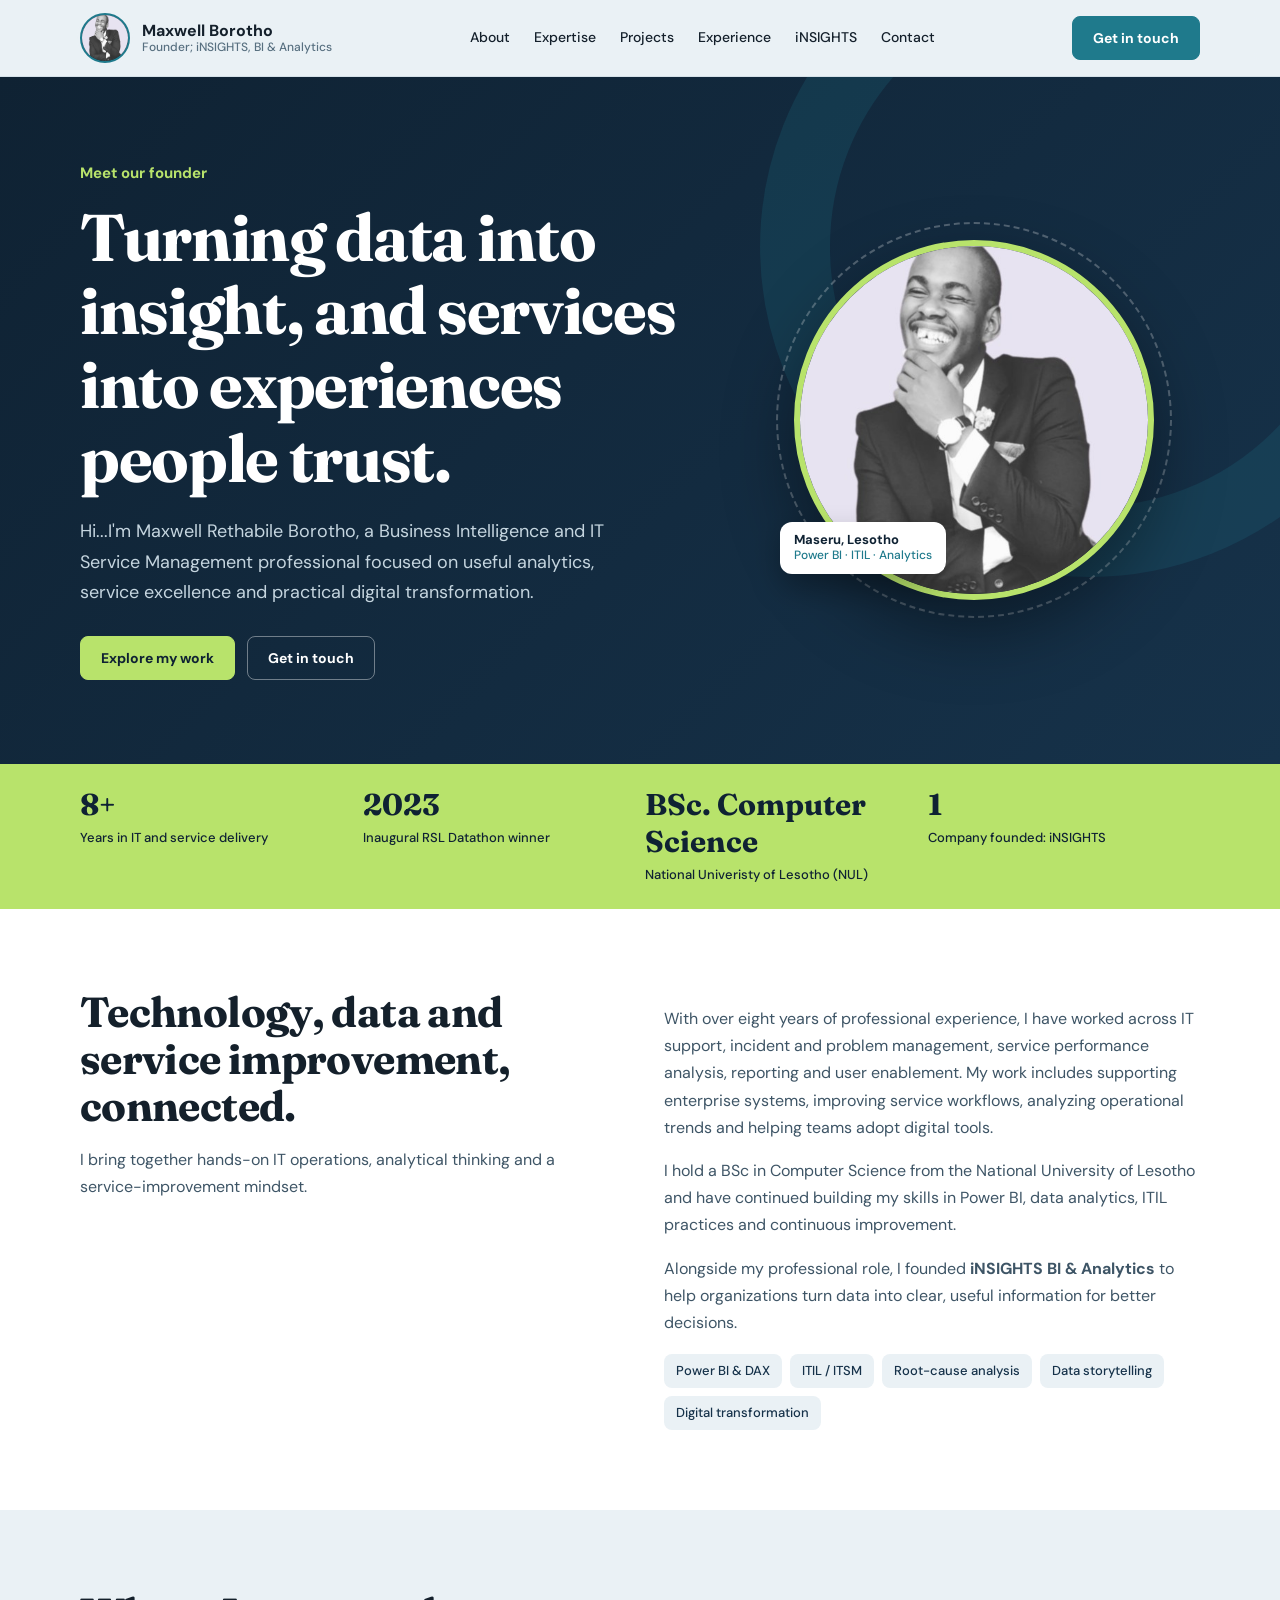
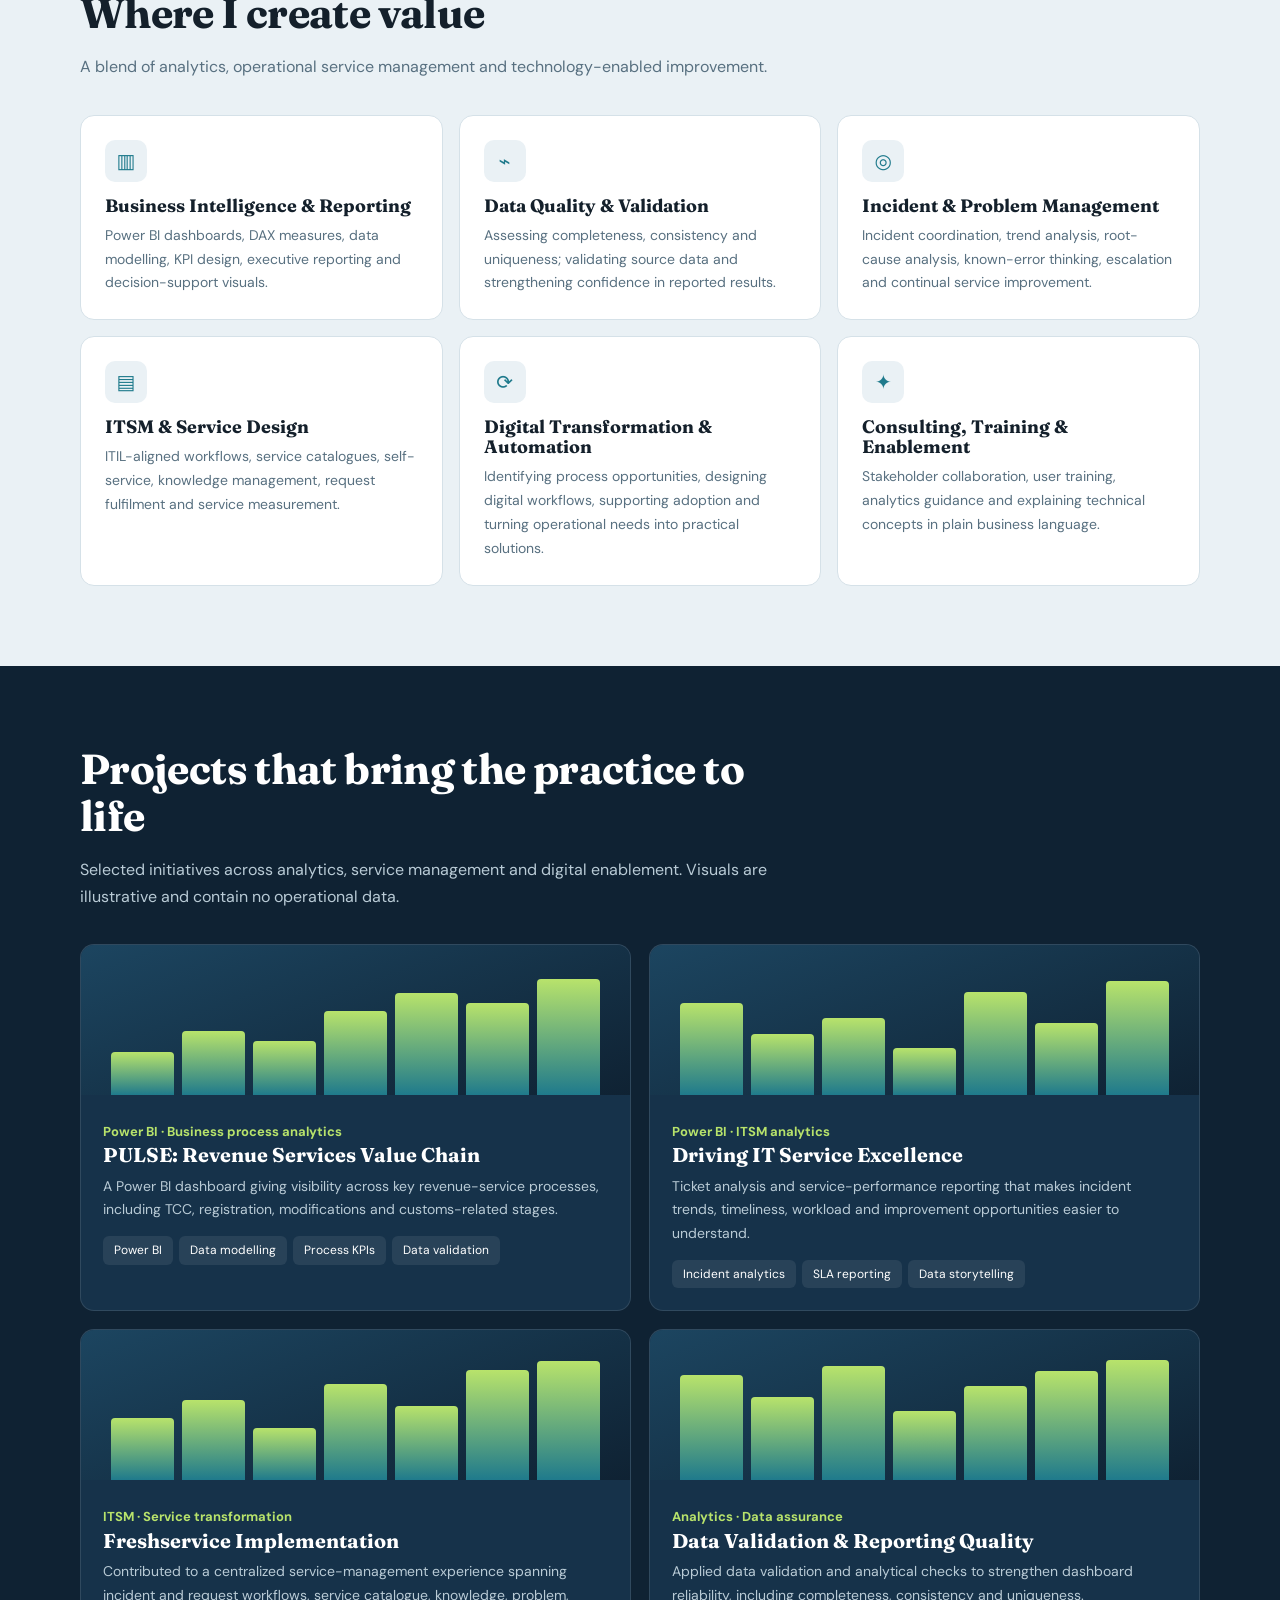
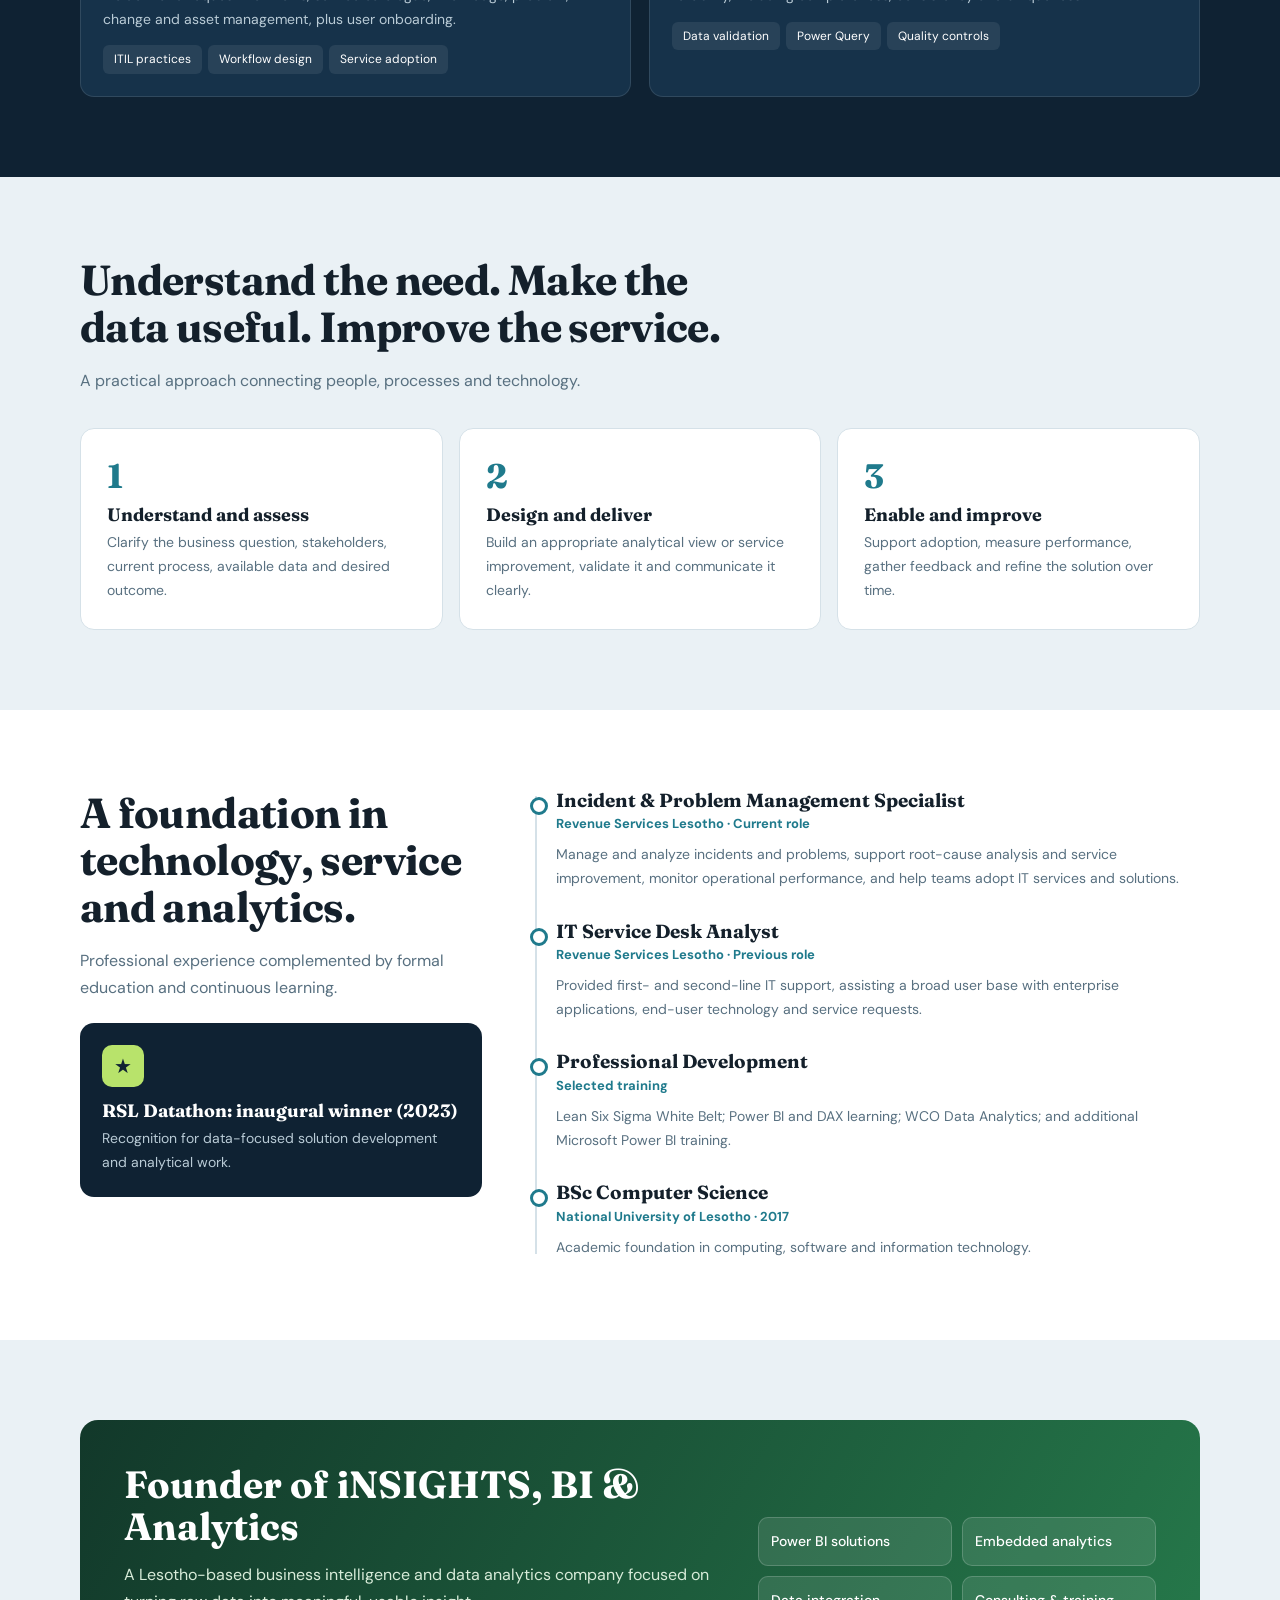
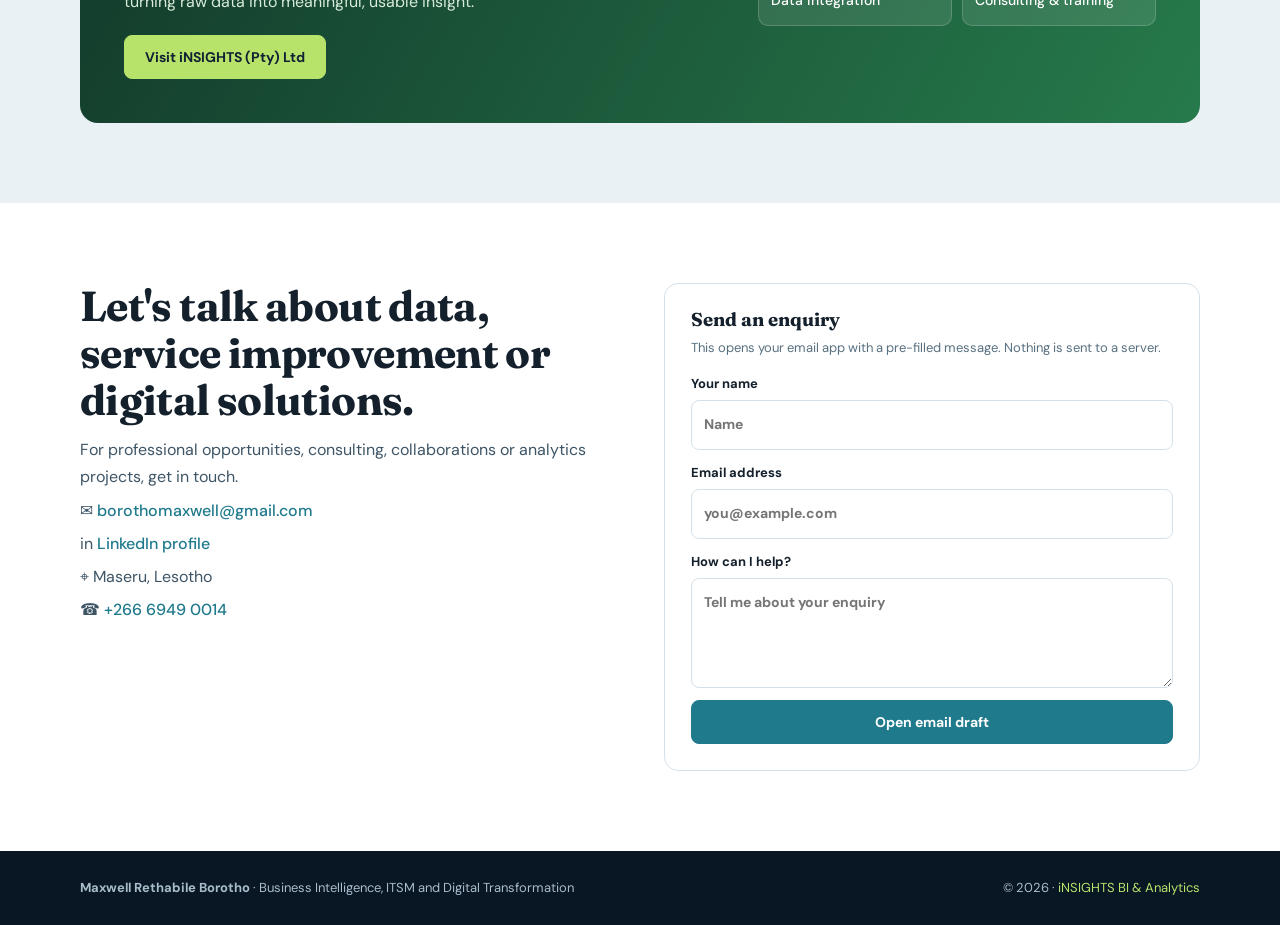
==== commit 89f8d489: "Update index.html" ====
--- a/index.html
+++ b/index.html
@@ -61,7 +61,7 @@
     <div class="wrap">
       <div><b data-count="8" data-suffix="+">8+</b><span>Years in IT and service delivery</span></div>
       <div><b>2023</b><span>Inaugural RSL Datathon winner</span></div>
-      <div><b>BSc.Computer Science</b><span>National Univeristy of Lesotho (NUL)</span></div>
+      <div><b>BSc. Computer Science</b><span>National Univeristy of Lesotho (NUL)</span></div>
       <div><b>1</b><span>Company founded: iNSIGHTS</span></div>
     </div>
   </div>
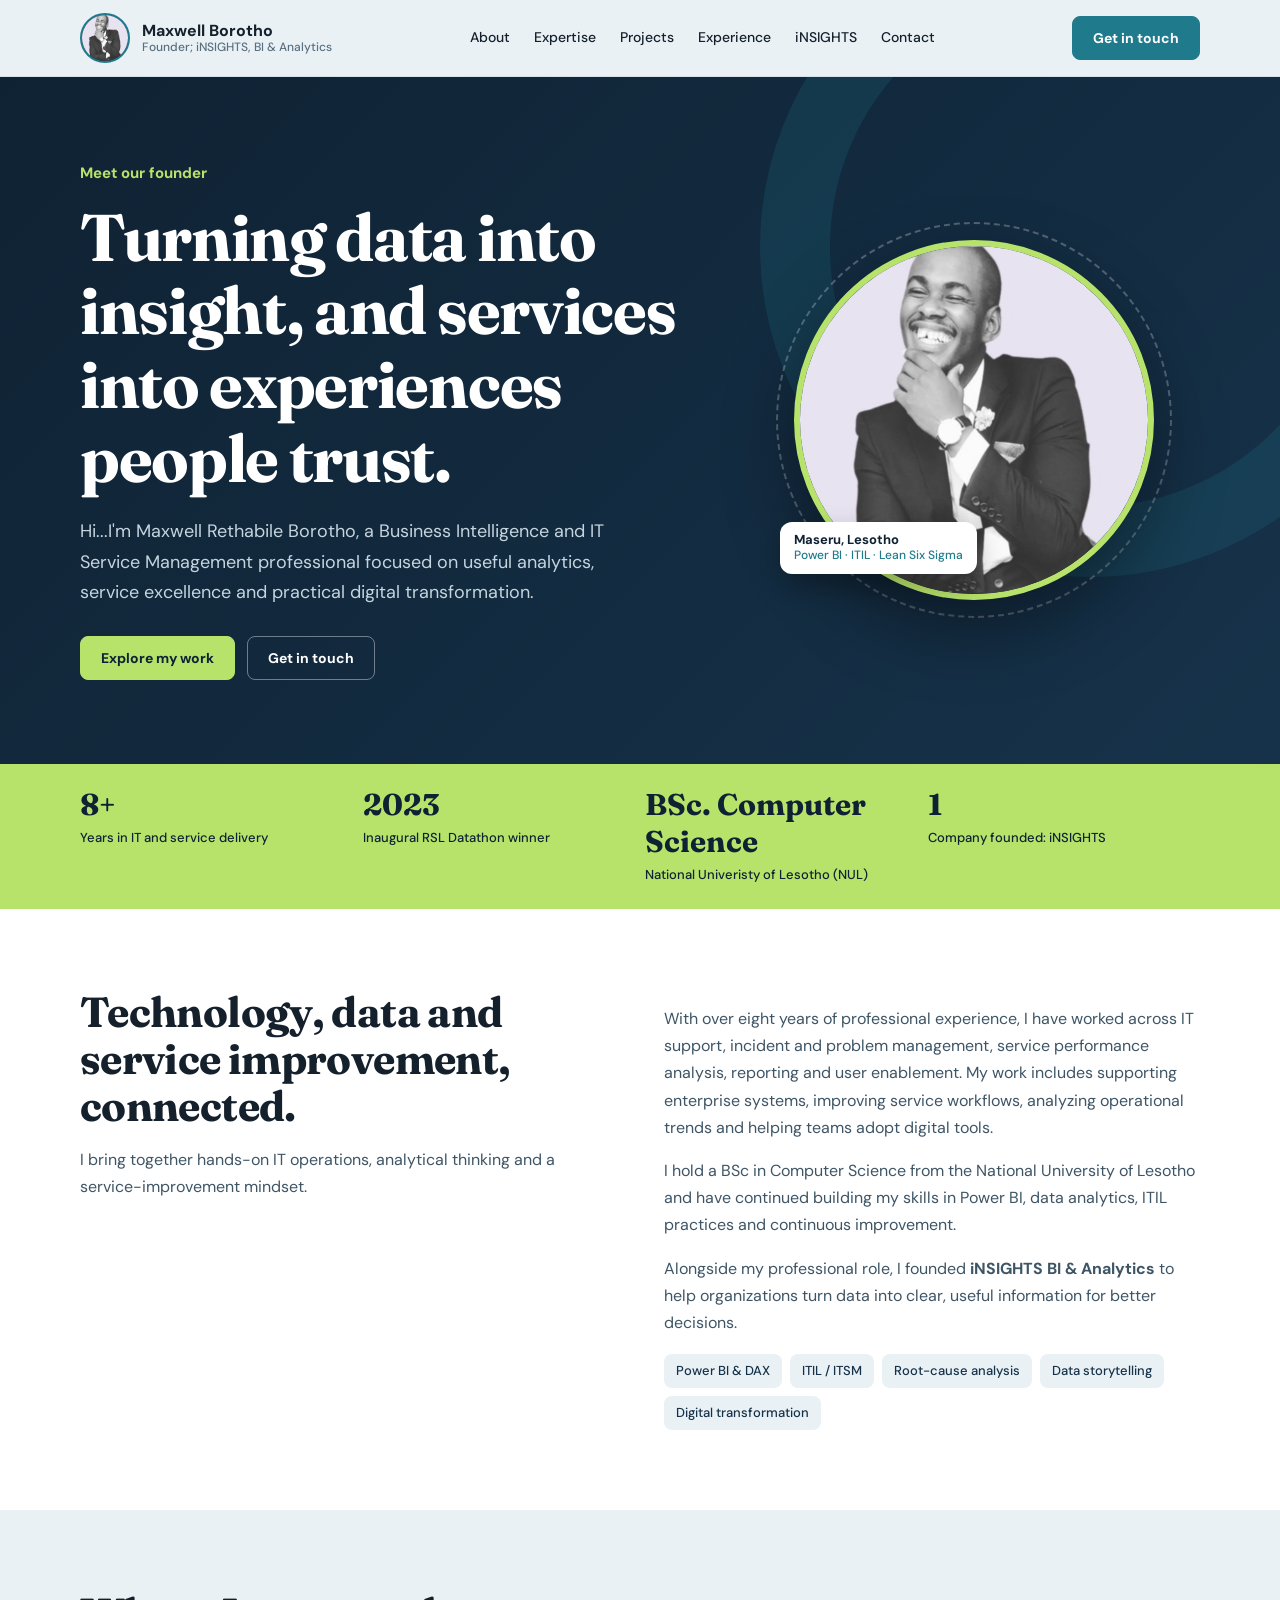
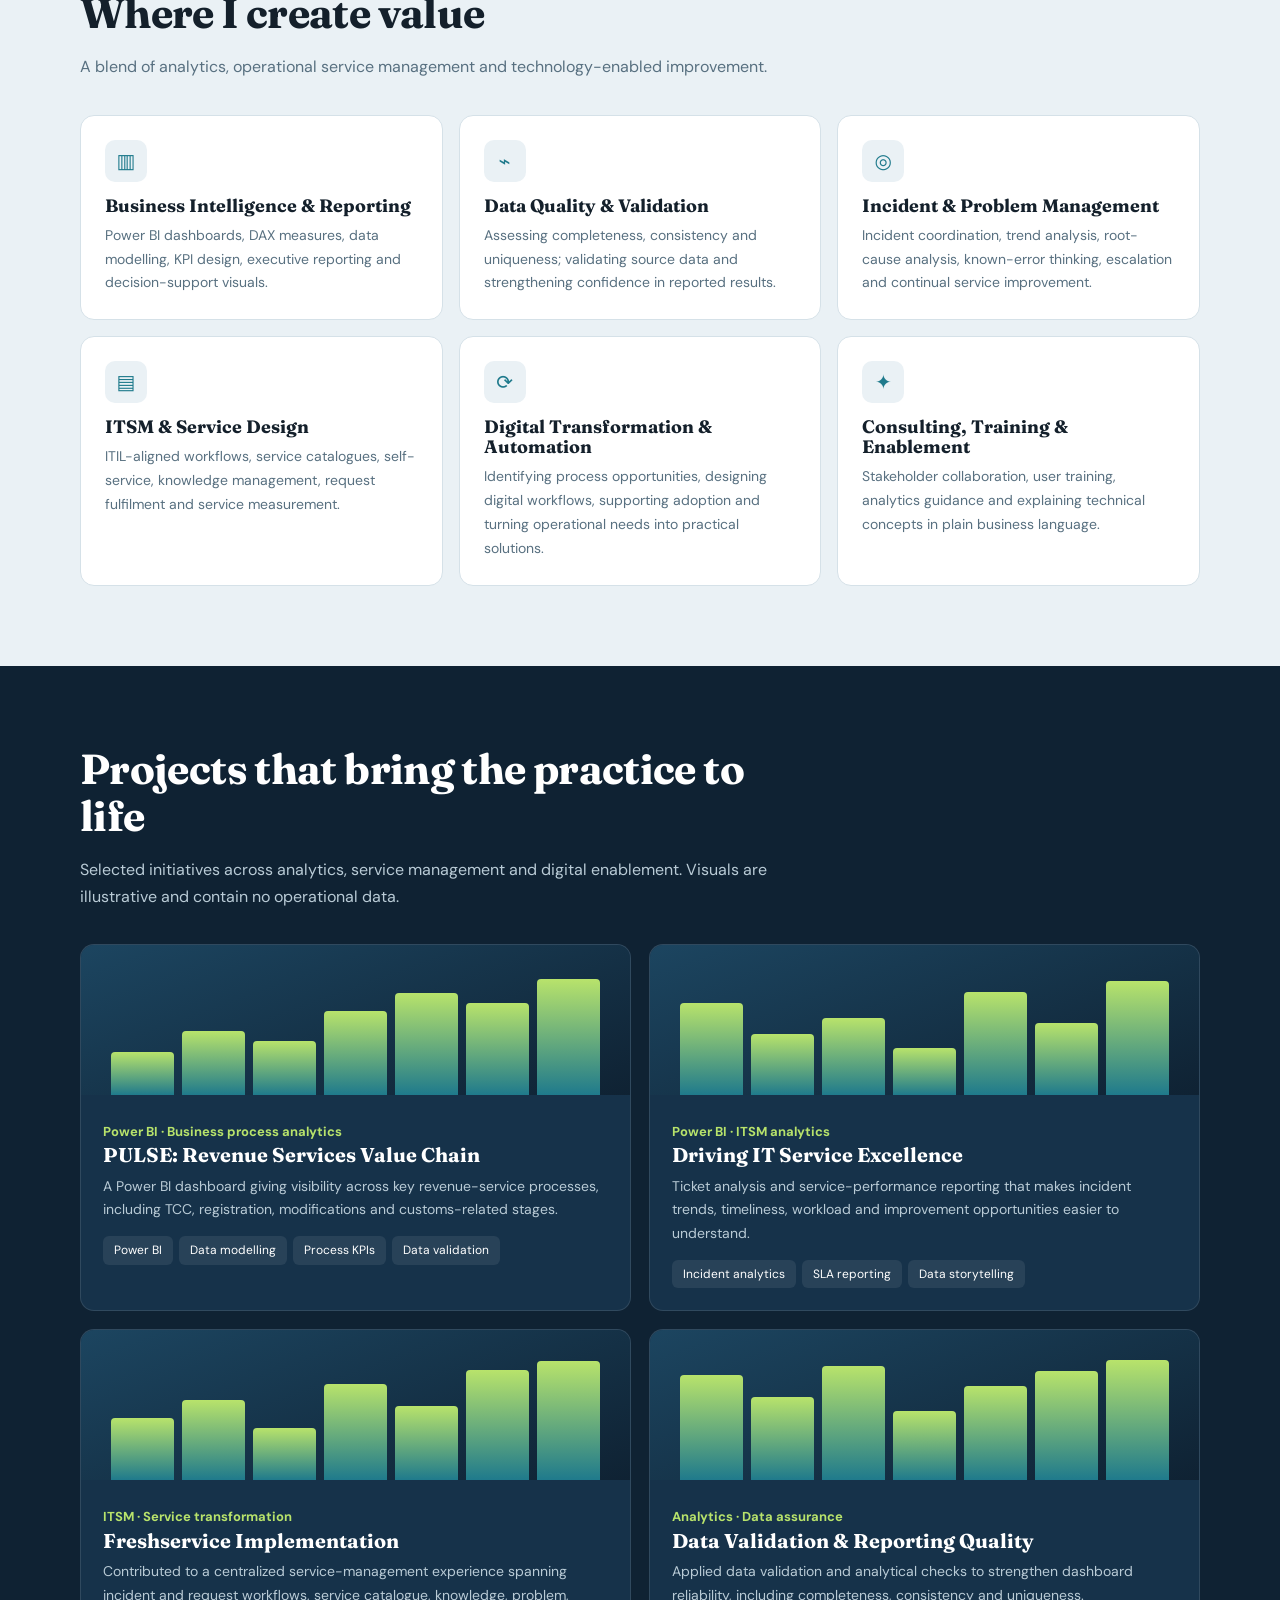
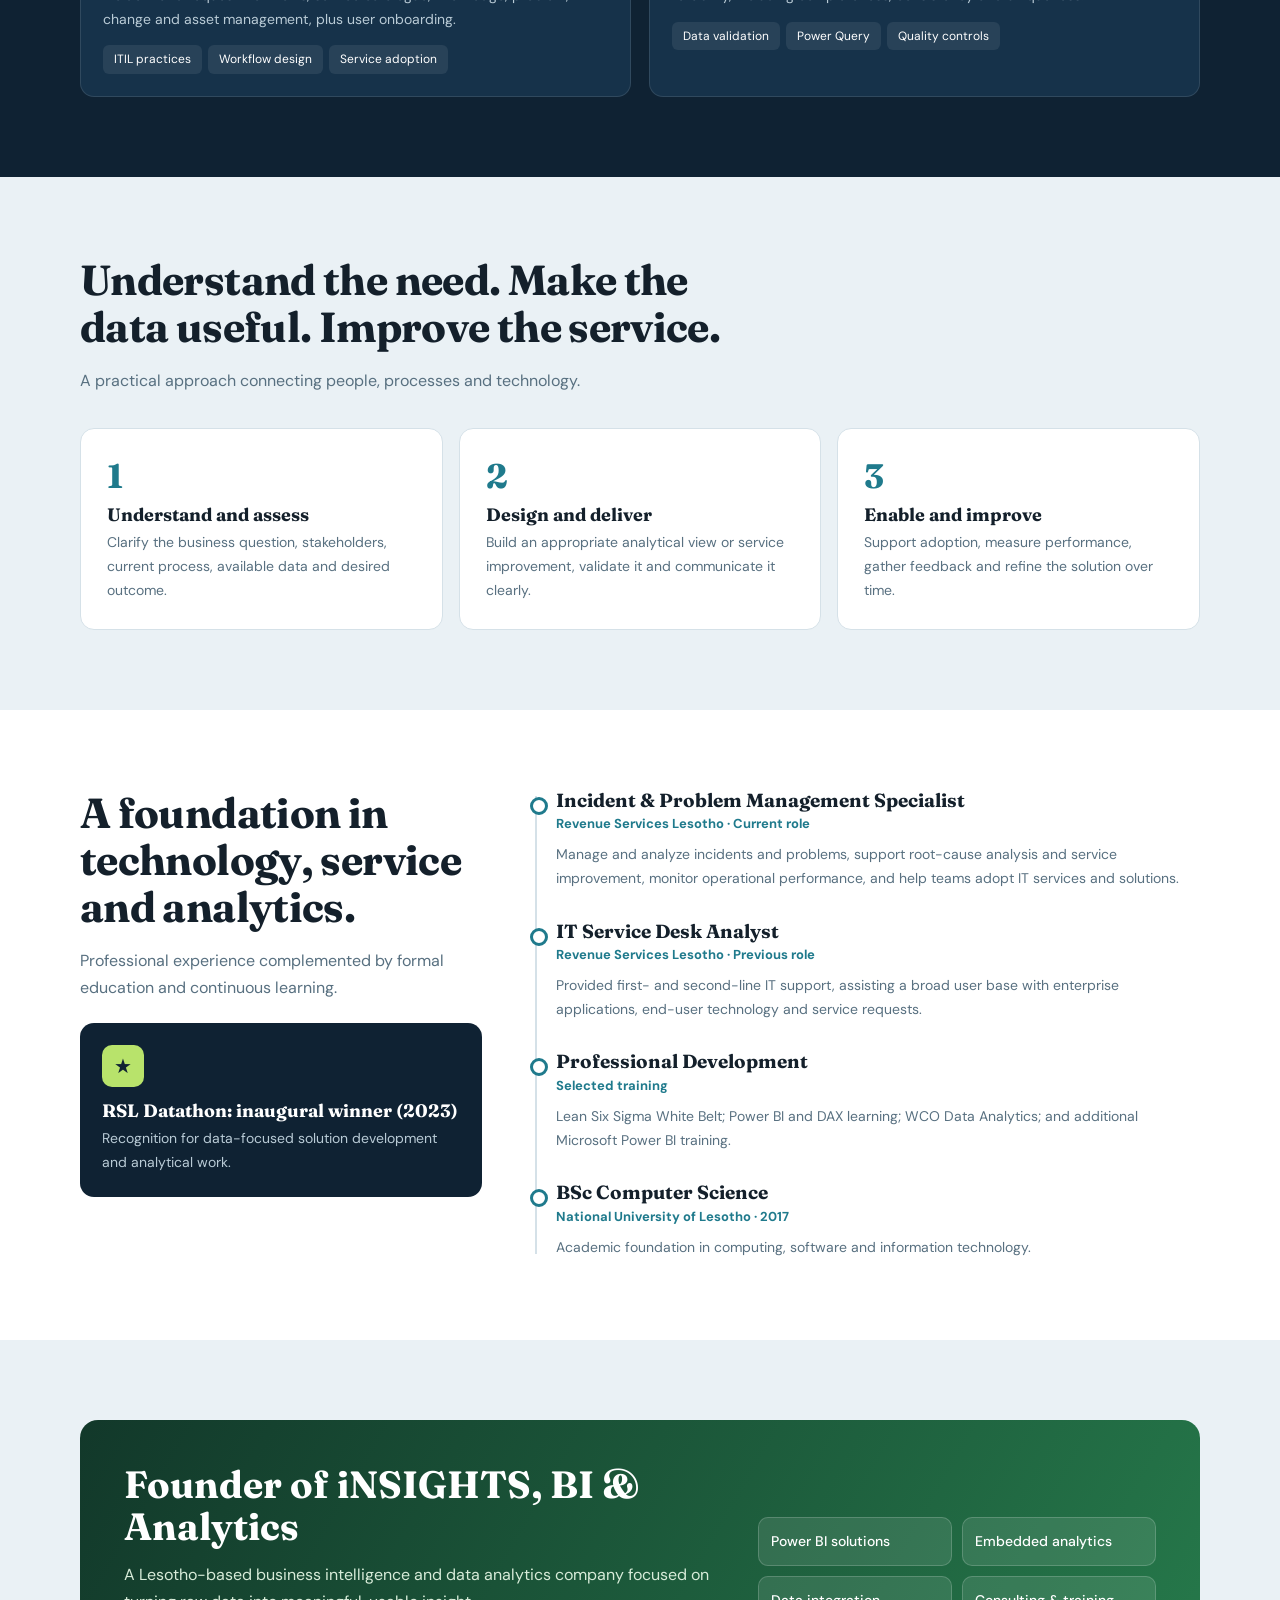
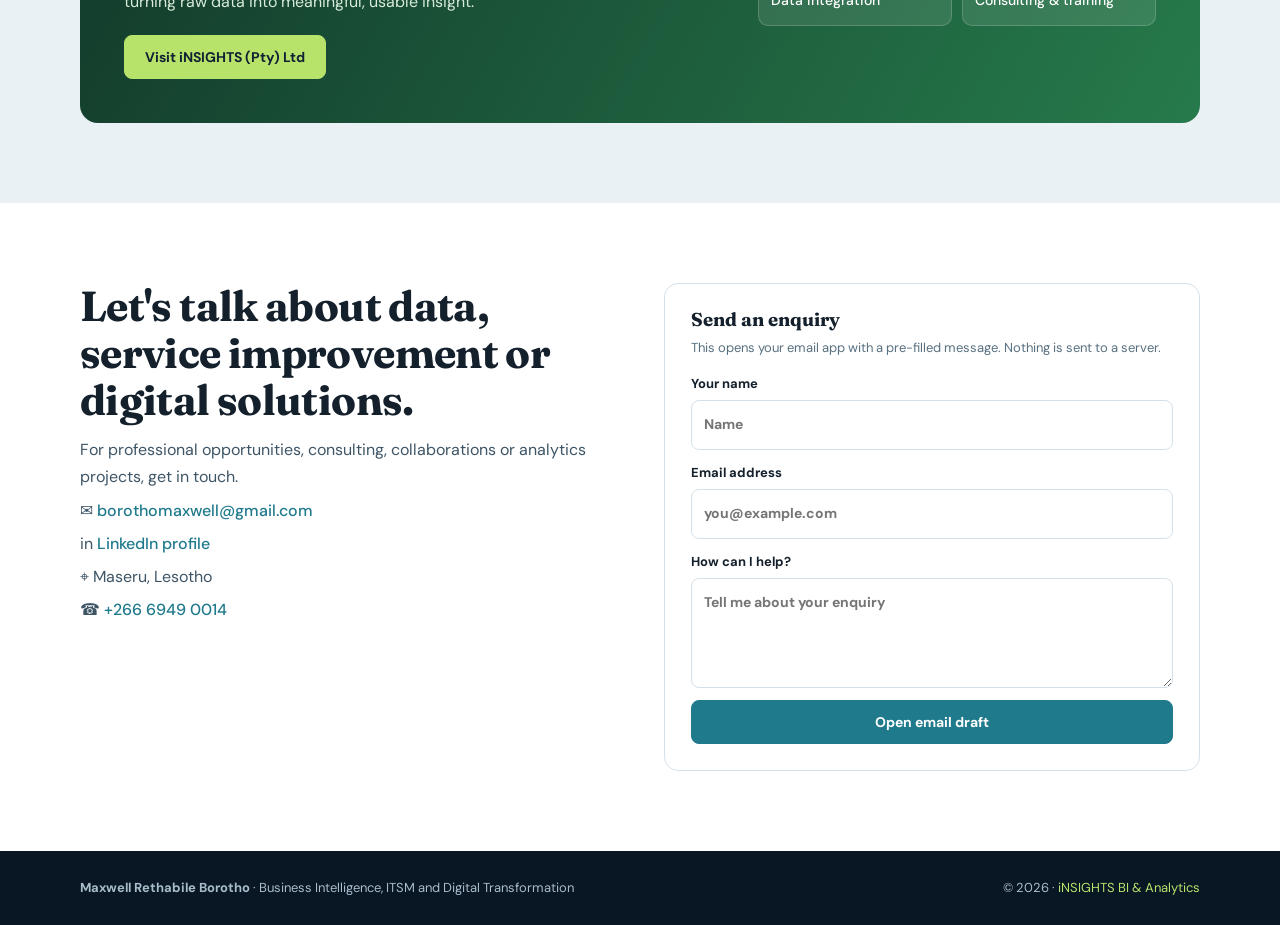
==== commit 06523b9c: "Update index.html" ====
--- a/index.html
+++ b/index.html
@@ -52,7 +52,7 @@
       </div>
       <div class="portrait">
         <span class="avatar">MB<img src="images\founder.jpeg"alt="Portrait of Maxwell Borotho" onerror="this.remove()"></span>
-        <div class="badge">Maseru, Lesotho<span>Power BI · ITIL · Analytics</span></div>
+        <div class="badge">Maseru, Lesotho<span>Power BI · ITIL · Lean Six Sigma</span></div>
       </div>
     </div>
   </section>
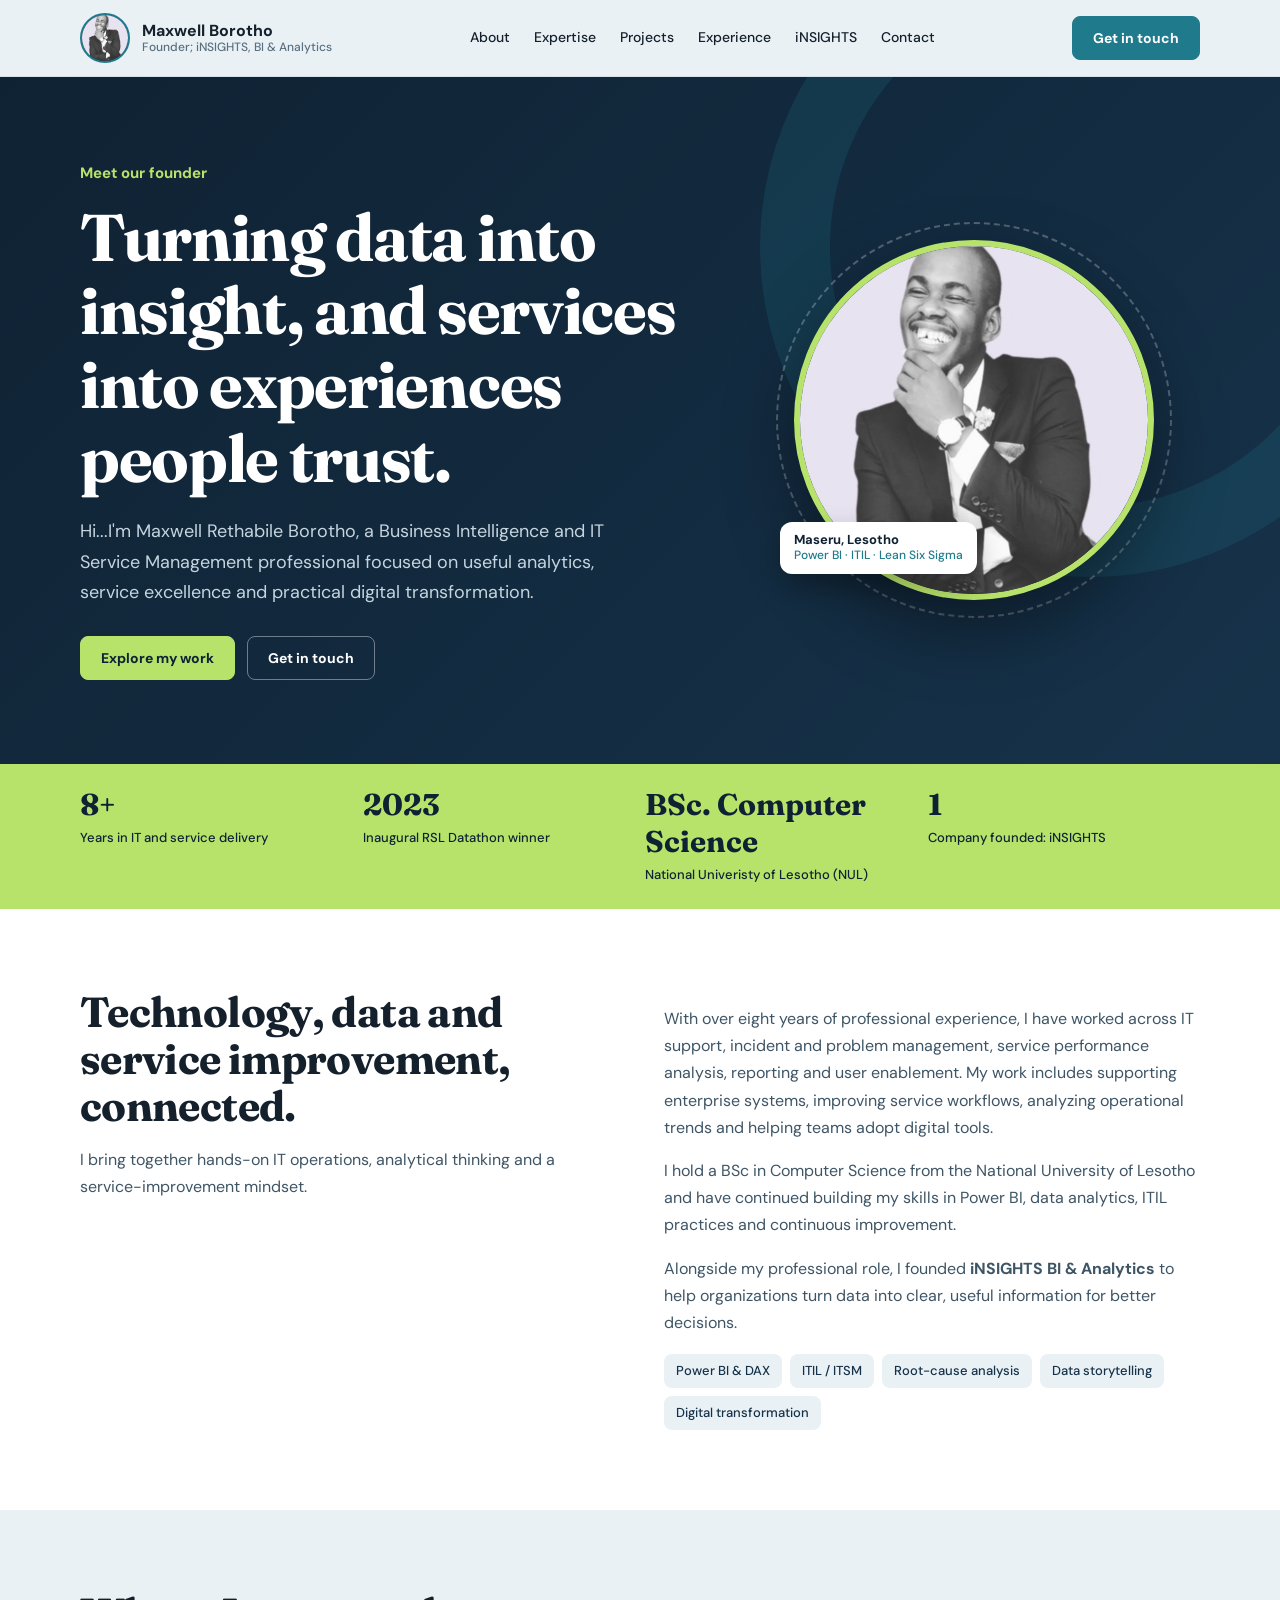
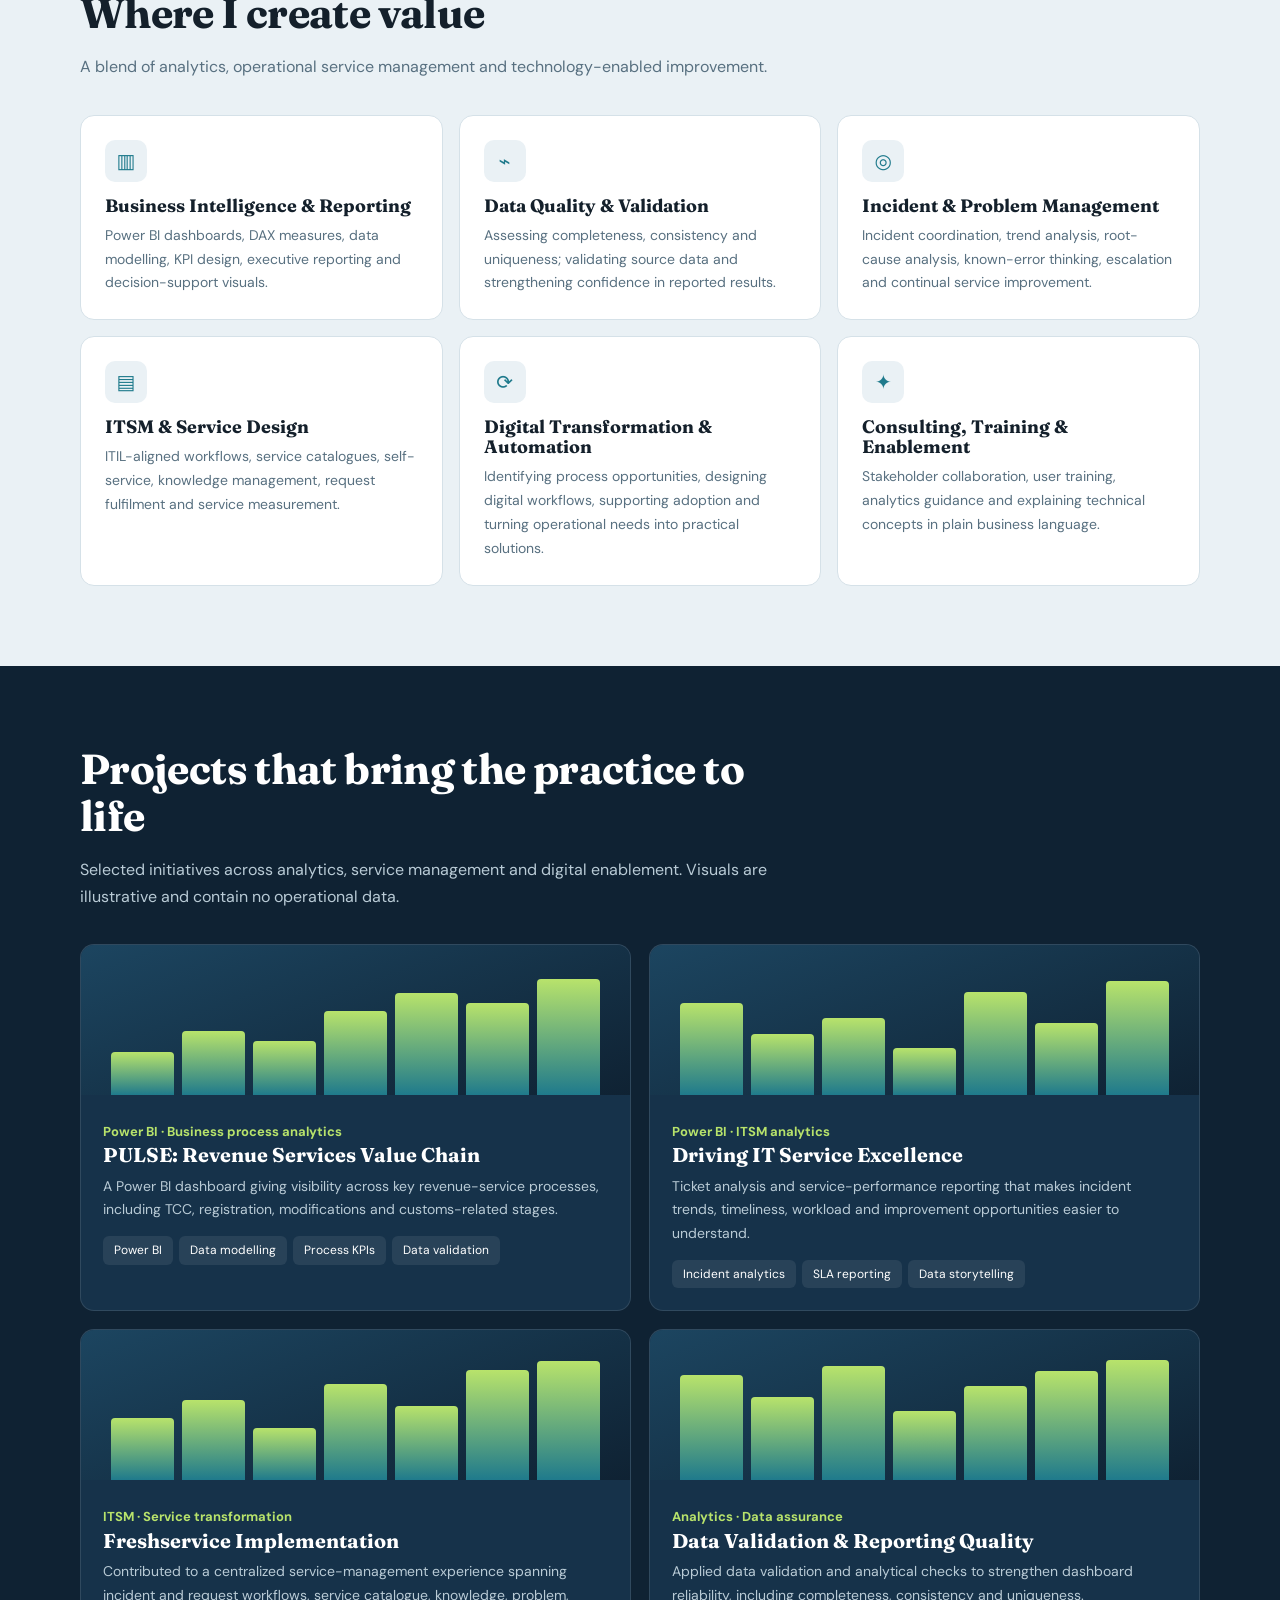
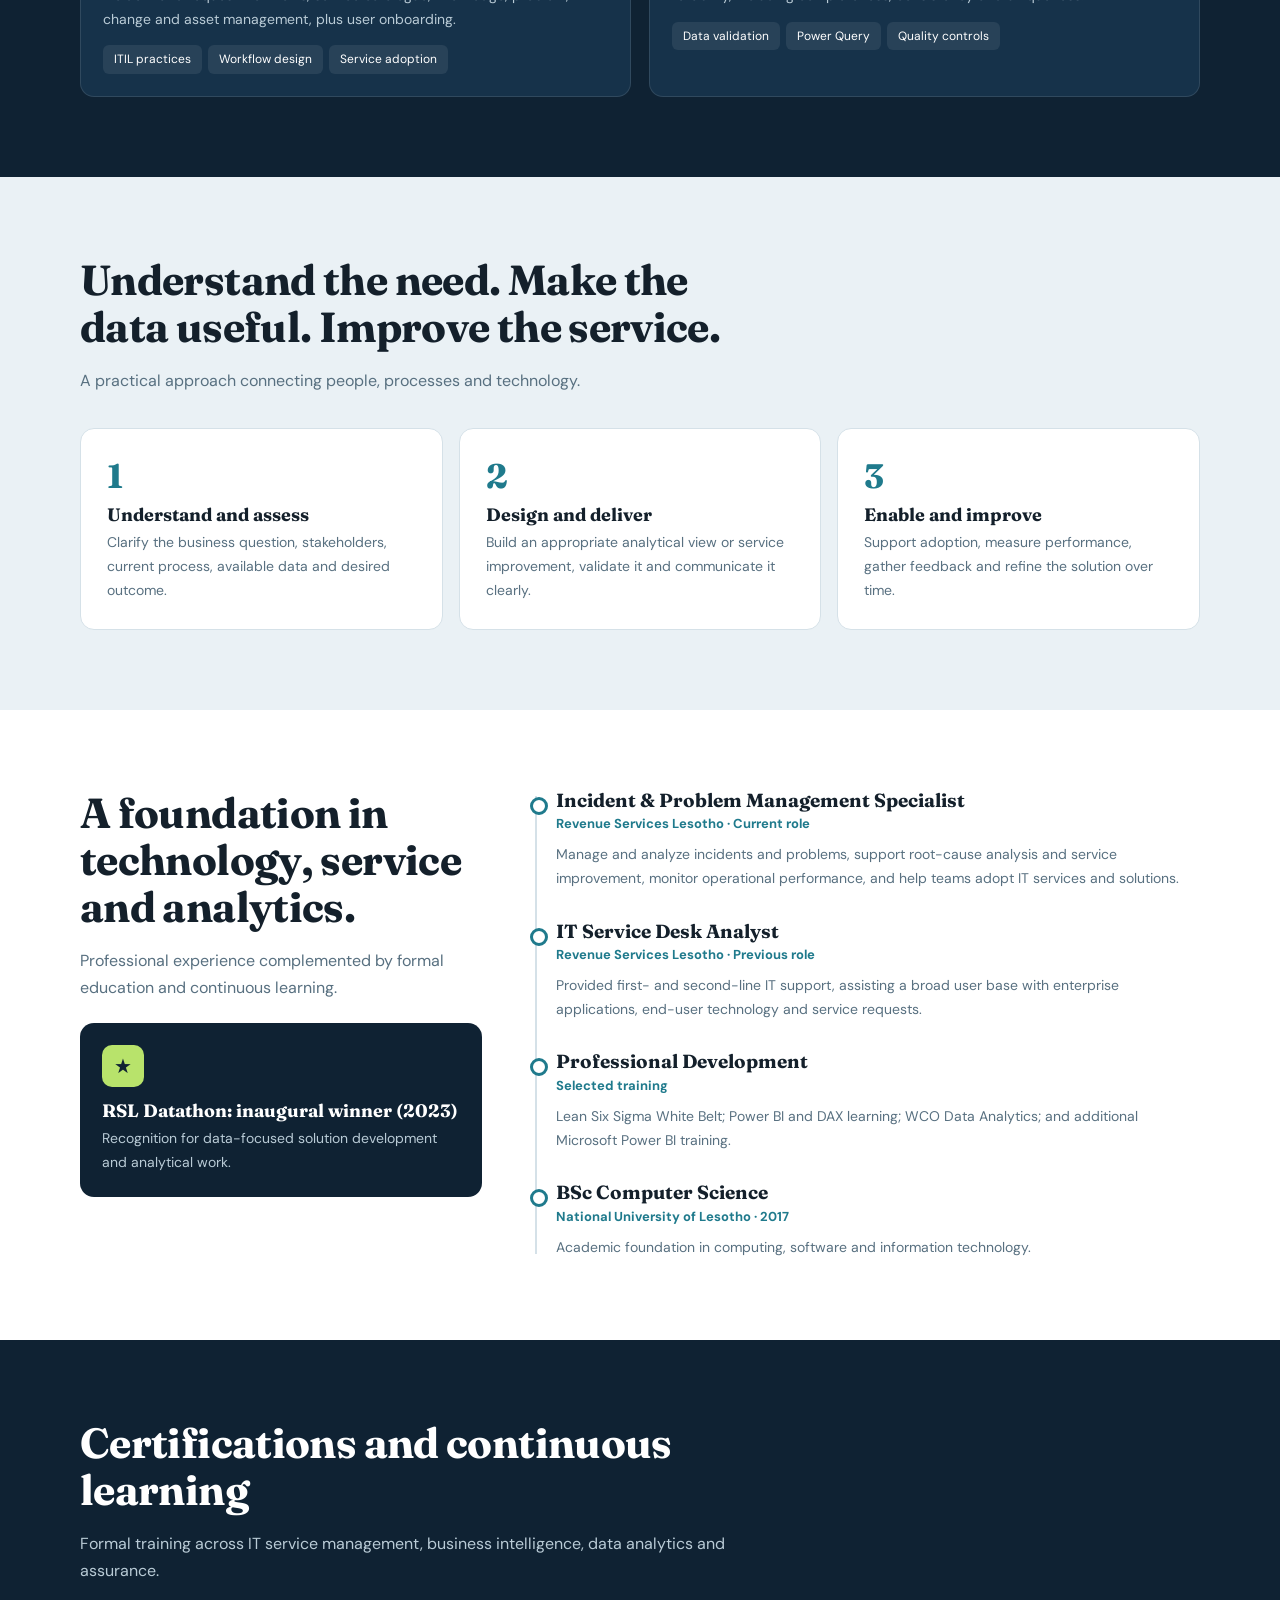
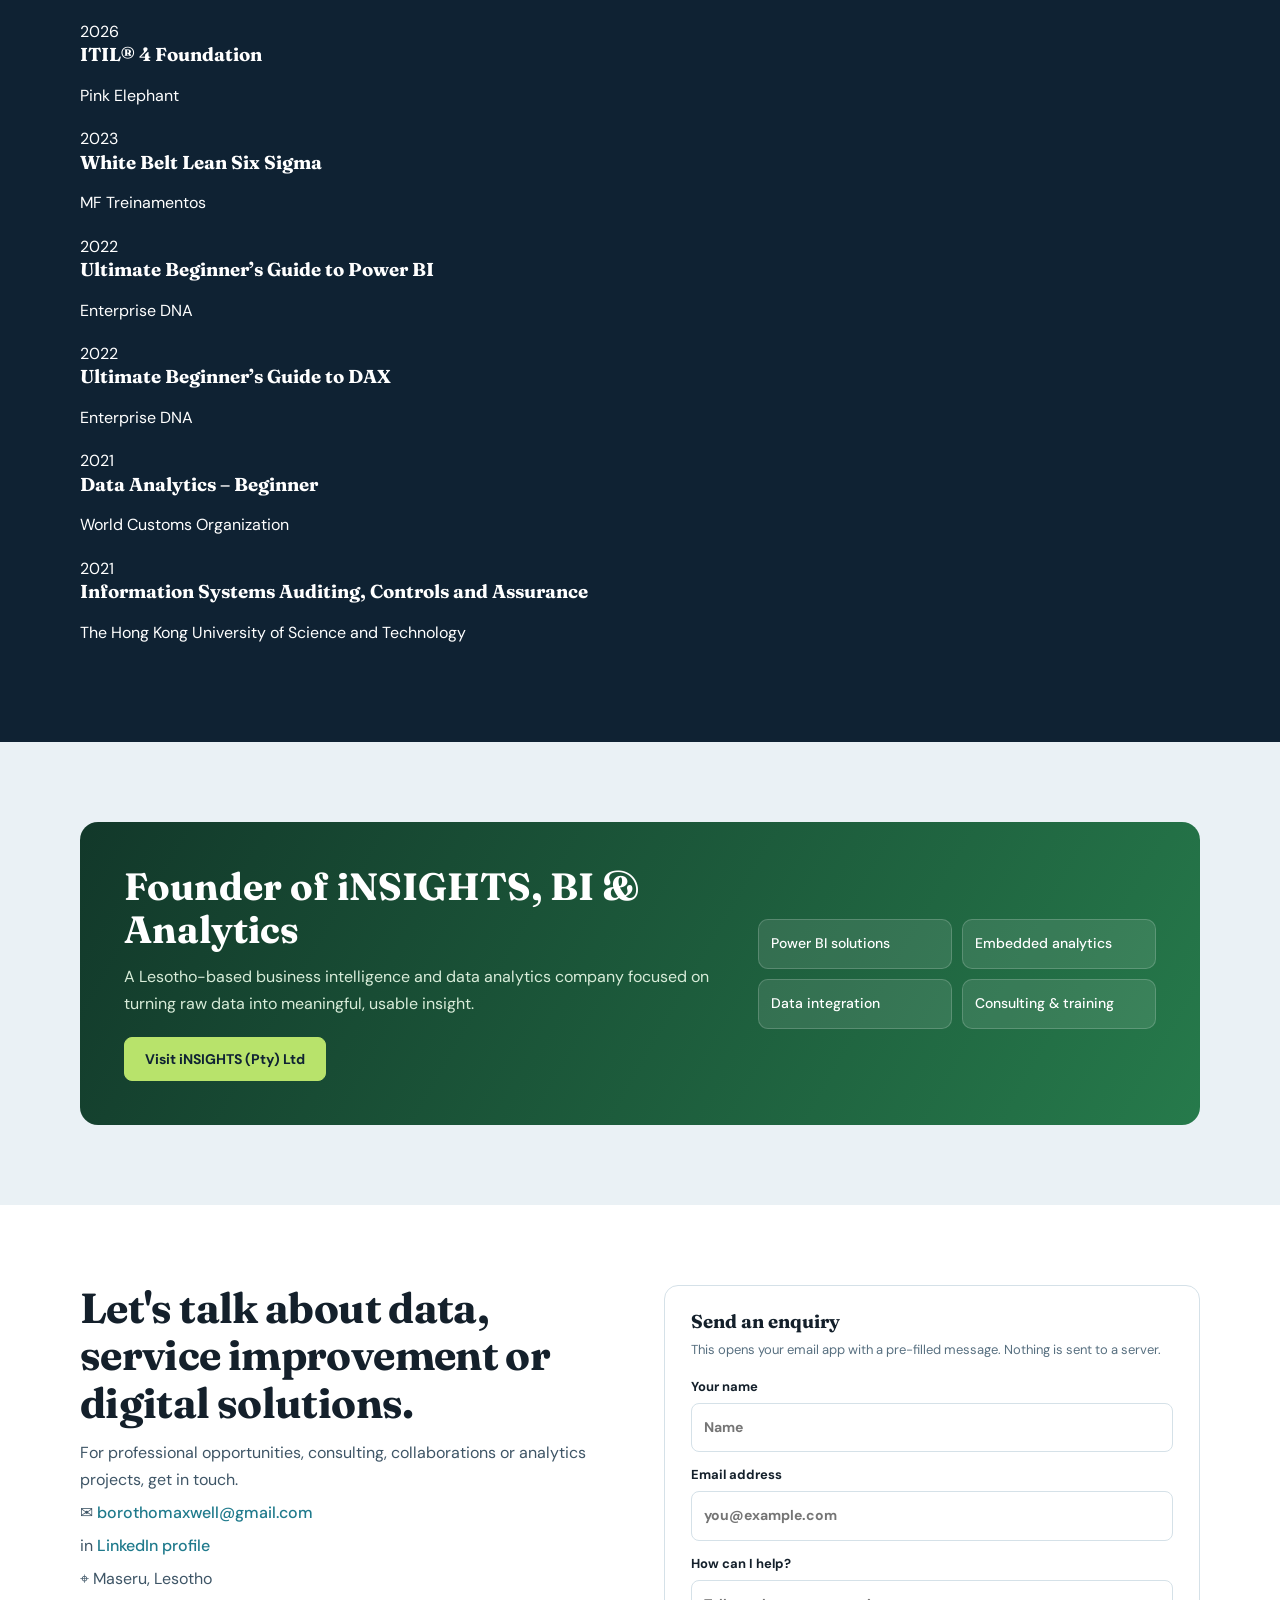
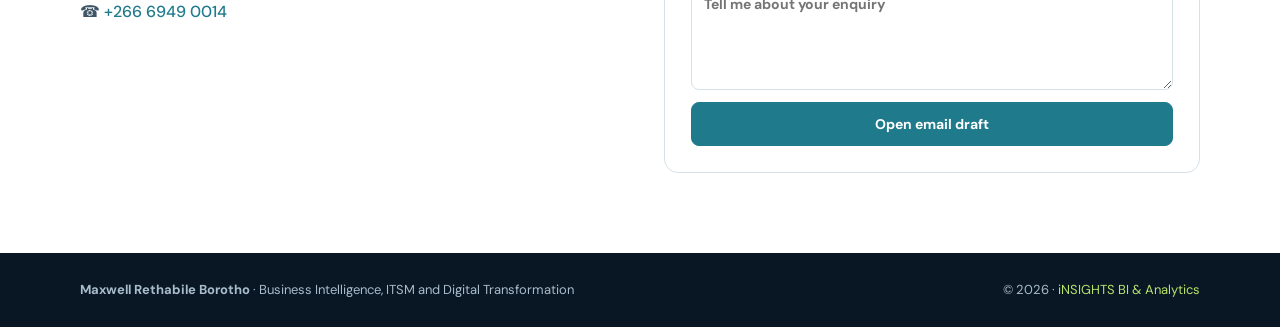
==== commit 4d7dae73: "Update index.html" ====
--- a/index.html
+++ b/index.html
@@ -161,6 +161,23 @@
     </div>
   </section>
 
+  <section class="sec dark" id="certifications">
+    <div class="wrap">
+      <div class="head reveal">
+        <h2>Certifications and continuous learning</h2>
+        <p class="lead">Formal training across IT service management, business intelligence, data analytics and assurance.</p>
+      </div>
+      <div class="certs">
+        <article class="cert reveal" style="--d:0"><span class="yr">2026</span><h3>ITIL® 4 Foundation</h3><p>Pink Elephant</p></article>
+        <article class="cert reveal" style="--d:1"><span class="yr">2023</span><h3>White Belt Lean Six Sigma</h3><p>MF Treinamentos</p></article>
+        <article class="cert reveal" style="--d:2"><span class="yr">2022</span><h3>Ultimate Beginner’s Guide to Power BI</h3><p>Enterprise DNA</p></article>
+        <article class="cert reveal" style="--d:0"><span class="yr">2022</span><h3>Ultimate Beginner’s Guide to DAX</h3><p>Enterprise DNA</p></article>
+        <article class="cert reveal" style="--d:1"><span class="yr">2021</span><h3>Data Analytics – Beginner</h3><p>World Customs Organization</p></article>
+        <article class="cert reveal" style="--d:2"><span class="yr">2021</span><h3>Information Systems Auditing, Controls and Assurance</h3><p>The Hong Kong University of Science and Technology</p></article>
+      </div>
+    </div>
+  </section>
+  
   <section class="sec" id="insights">
     <div class="wrap">
       <div class="band reveal">
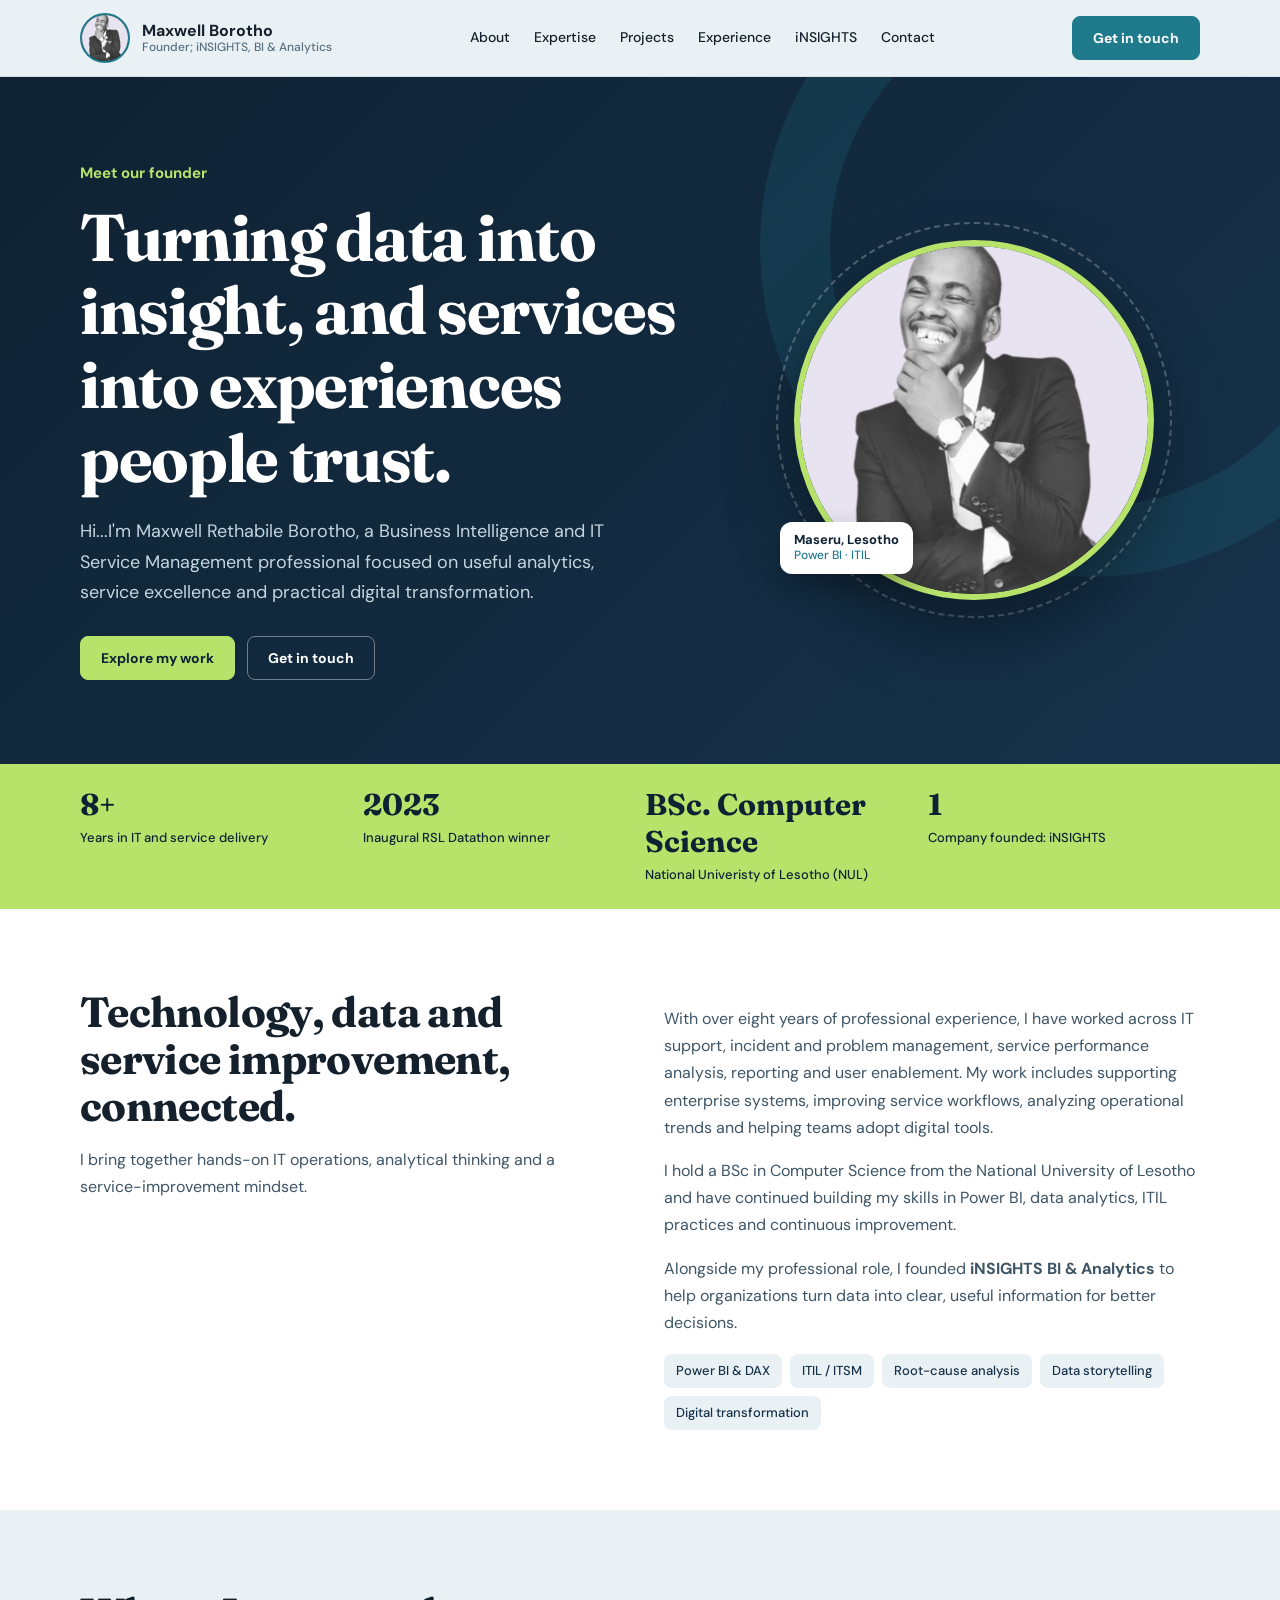
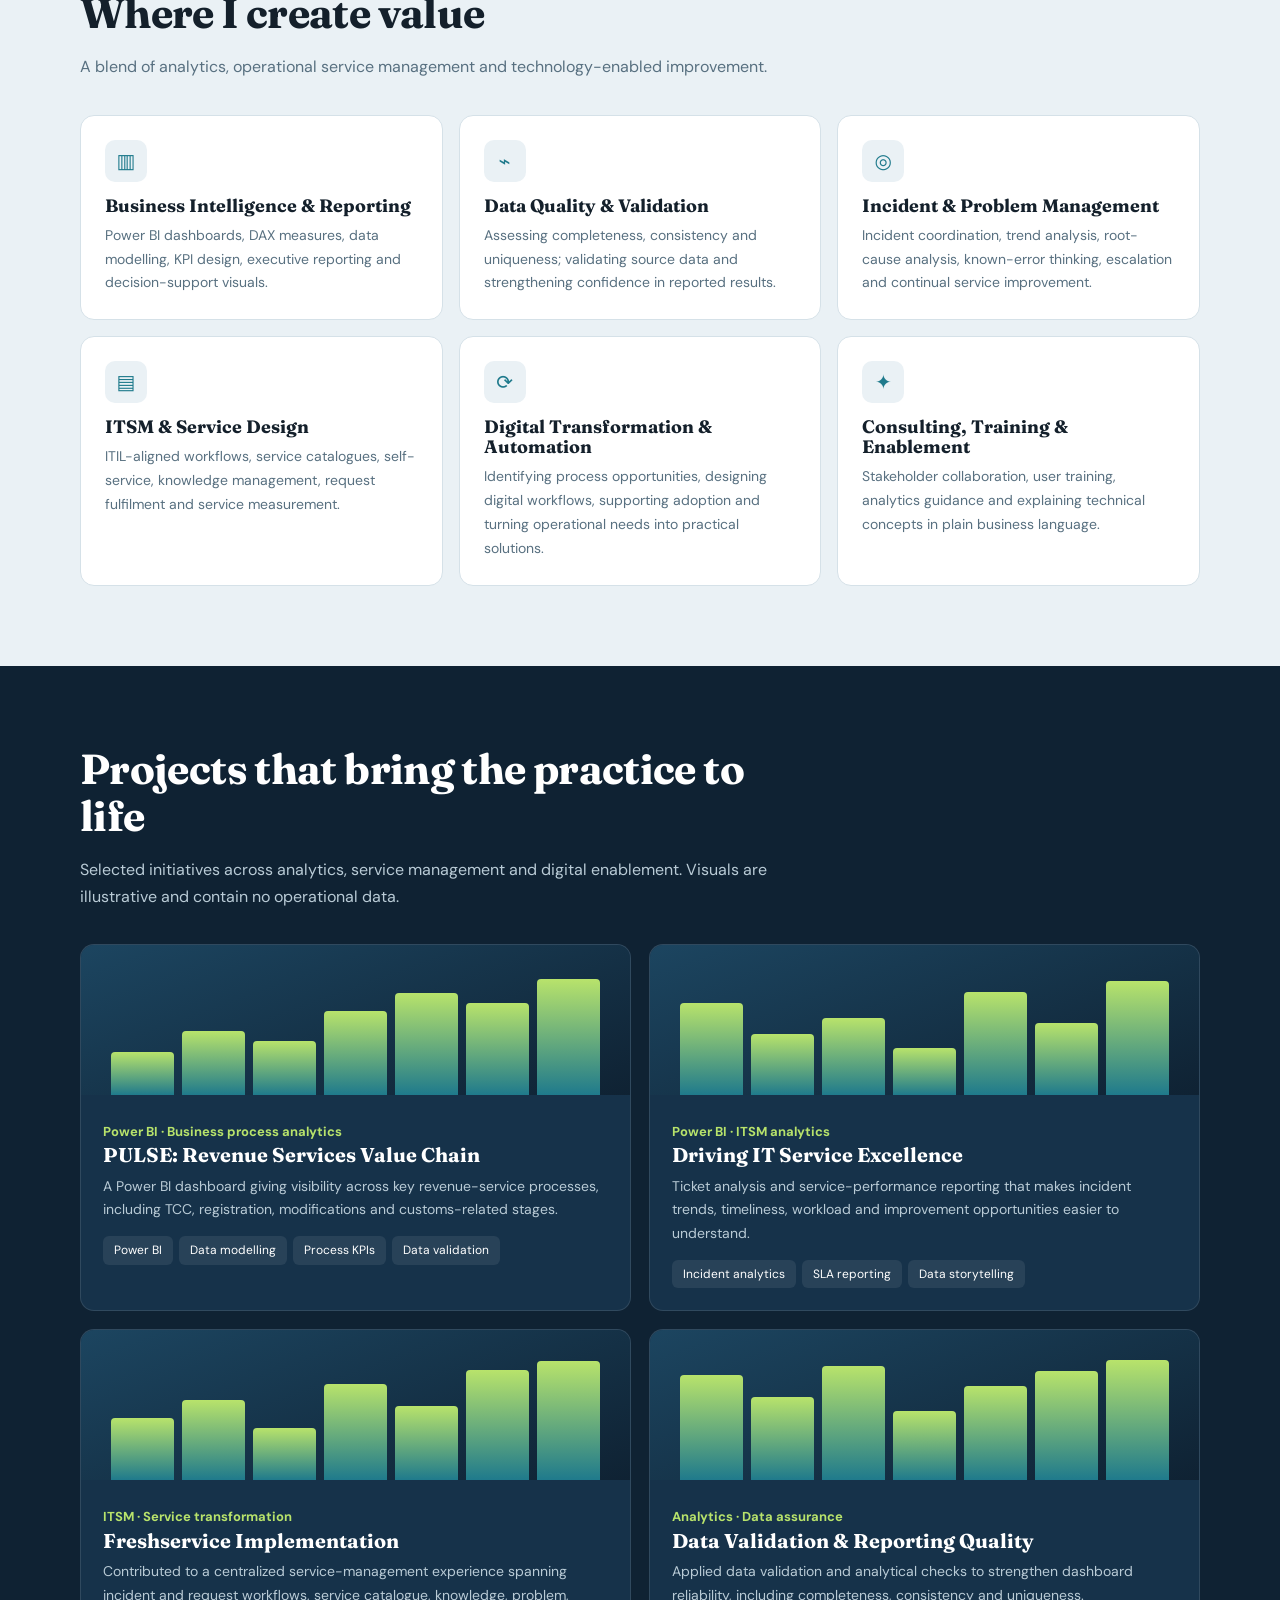
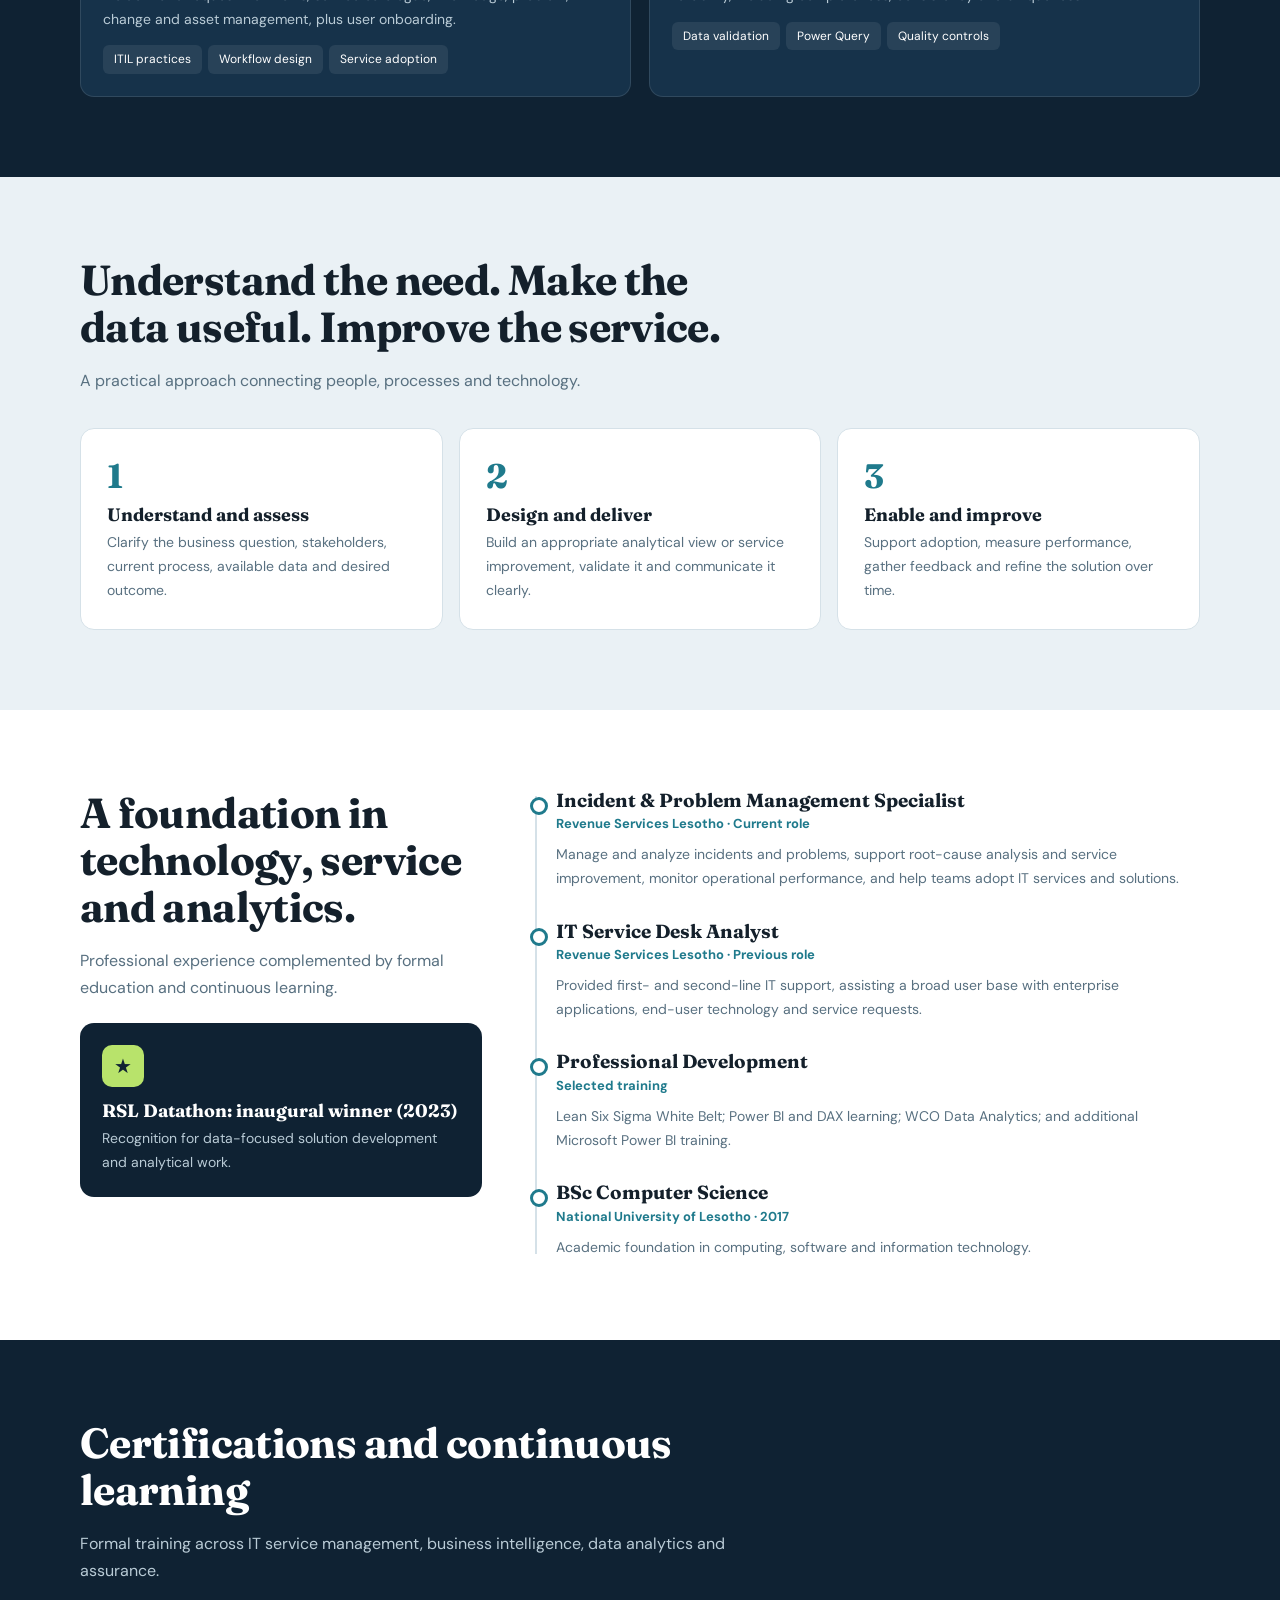
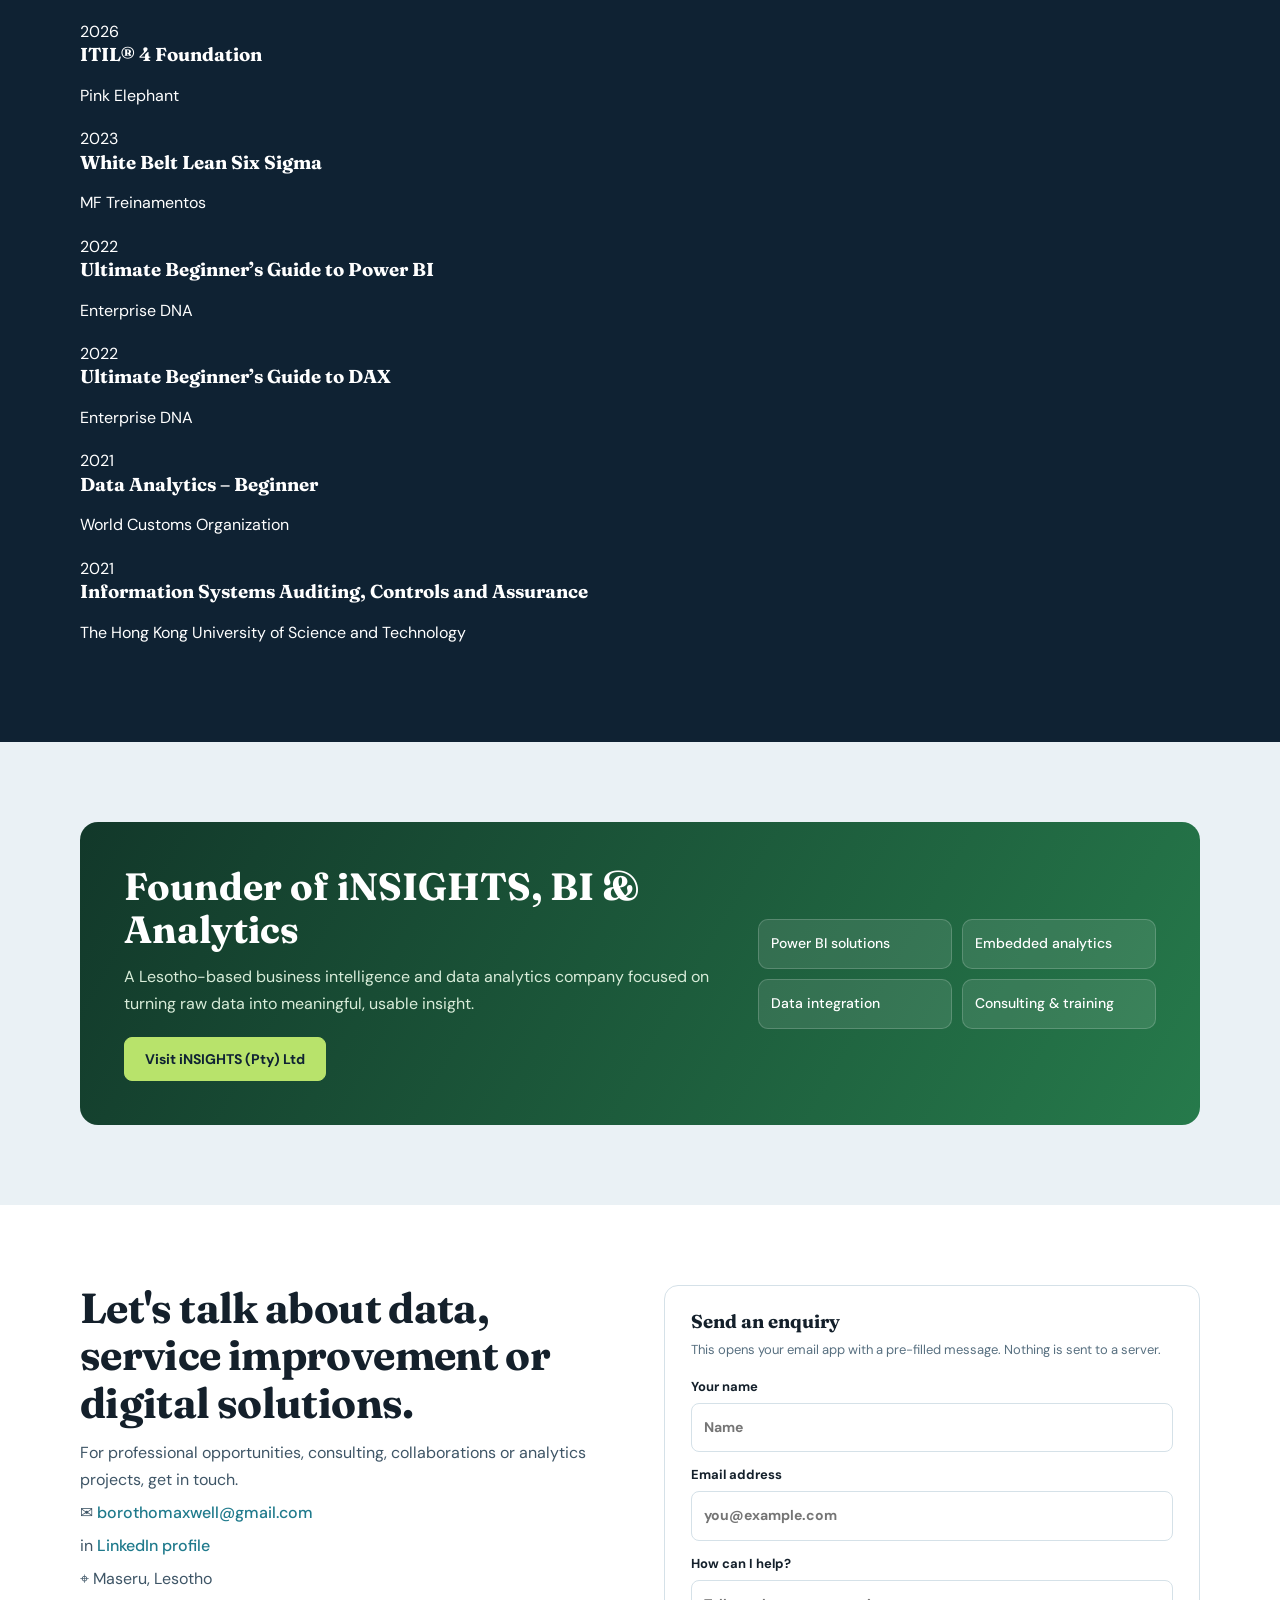
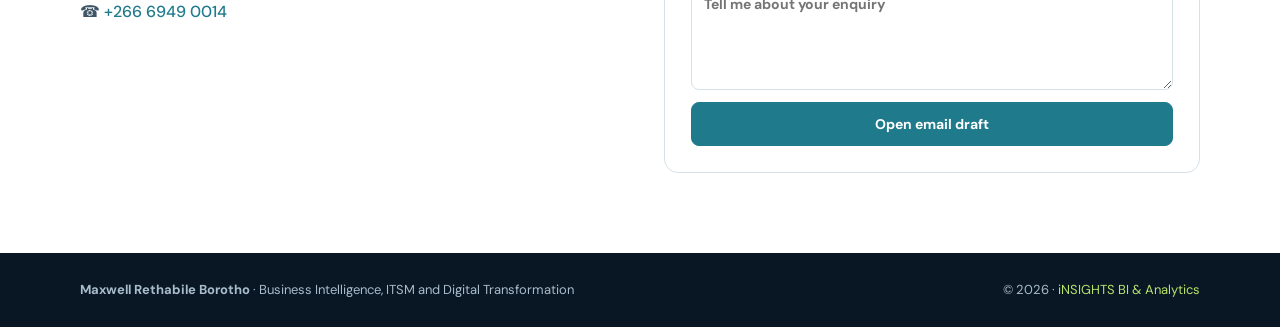
==== commit ebb95795: "Update index.html" ====
--- a/index.html
+++ b/index.html
@@ -52,7 +52,7 @@
       </div>
       <div class="portrait">
         <span class="avatar">MB<img src="images\founder.jpeg"alt="Portrait of Maxwell Borotho" onerror="this.remove()"></span>
-        <div class="badge">Maseru, Lesotho<span>Power BI · ITIL · Lean Six Sigma</span></div>
+        <div class="badge">Maseru, Lesotho<span>Power BI · ITIL </span></div>
       </div>
     </div>
   </section>
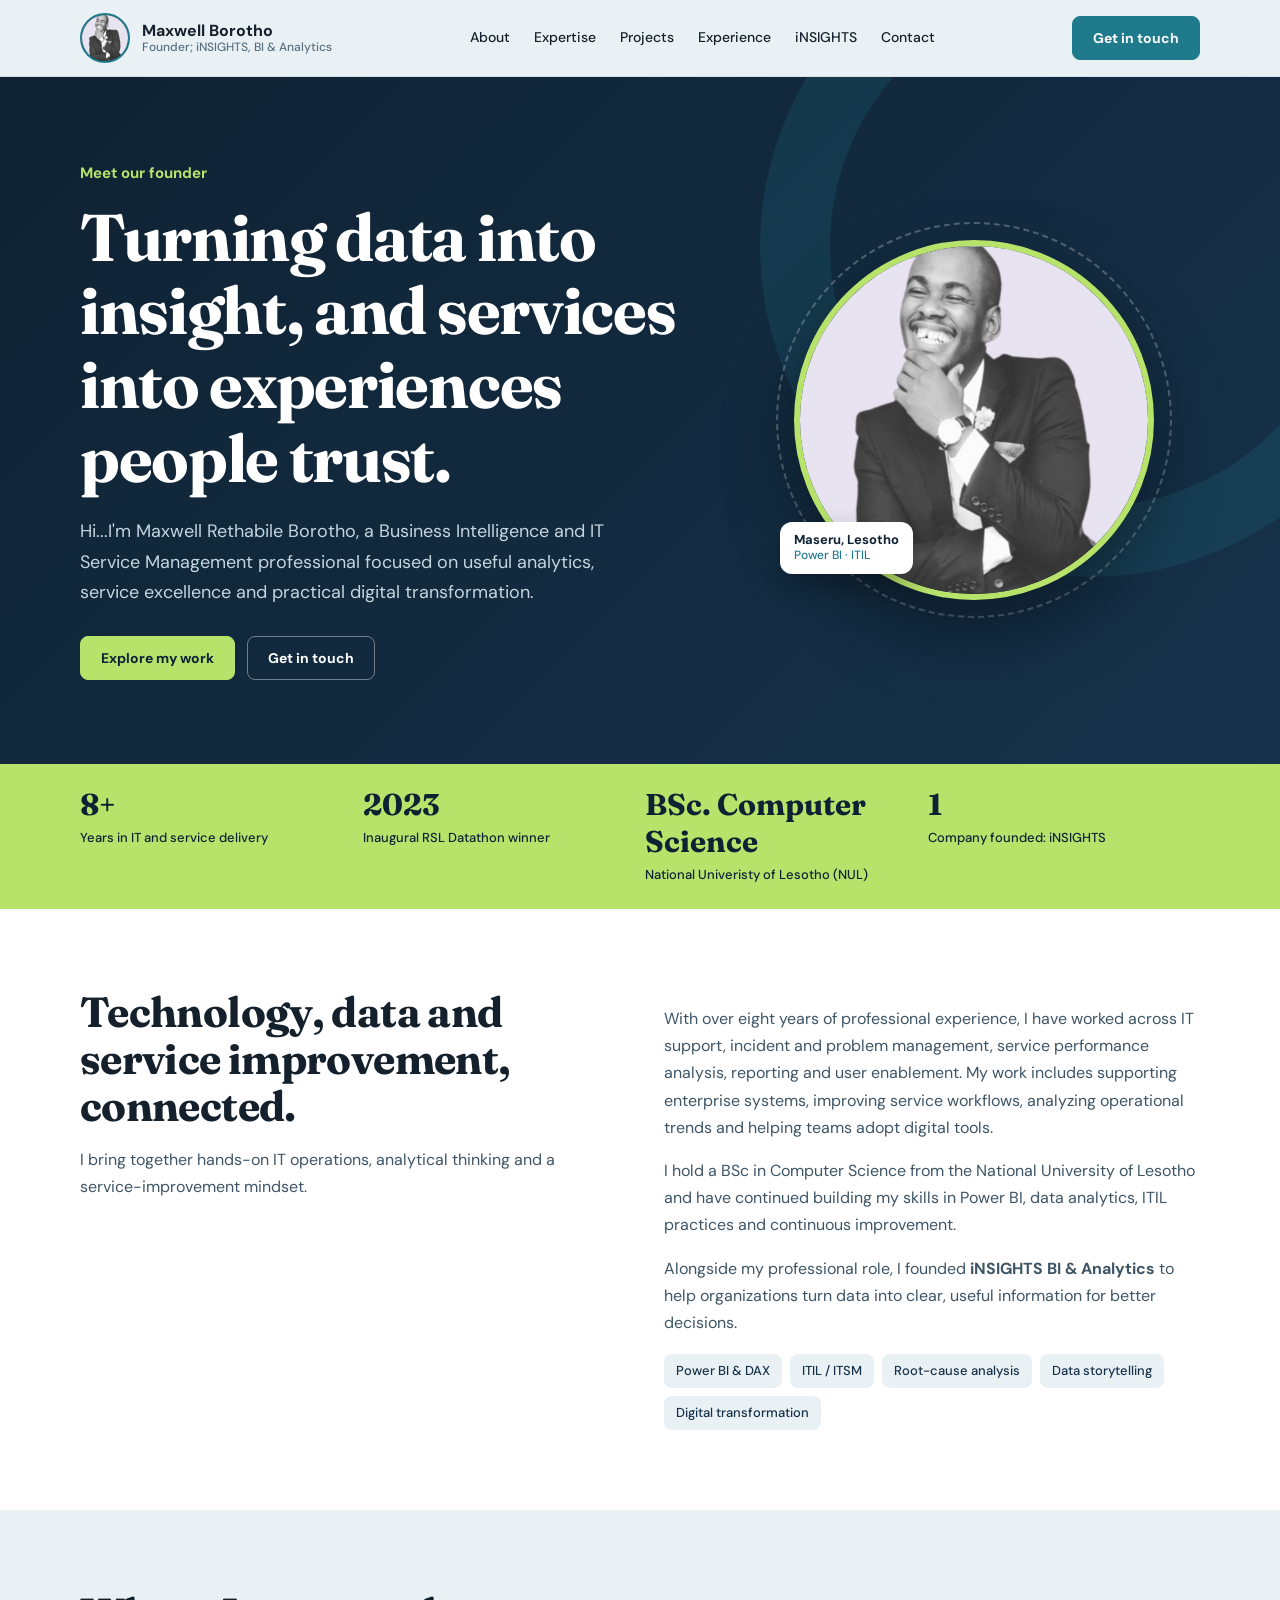
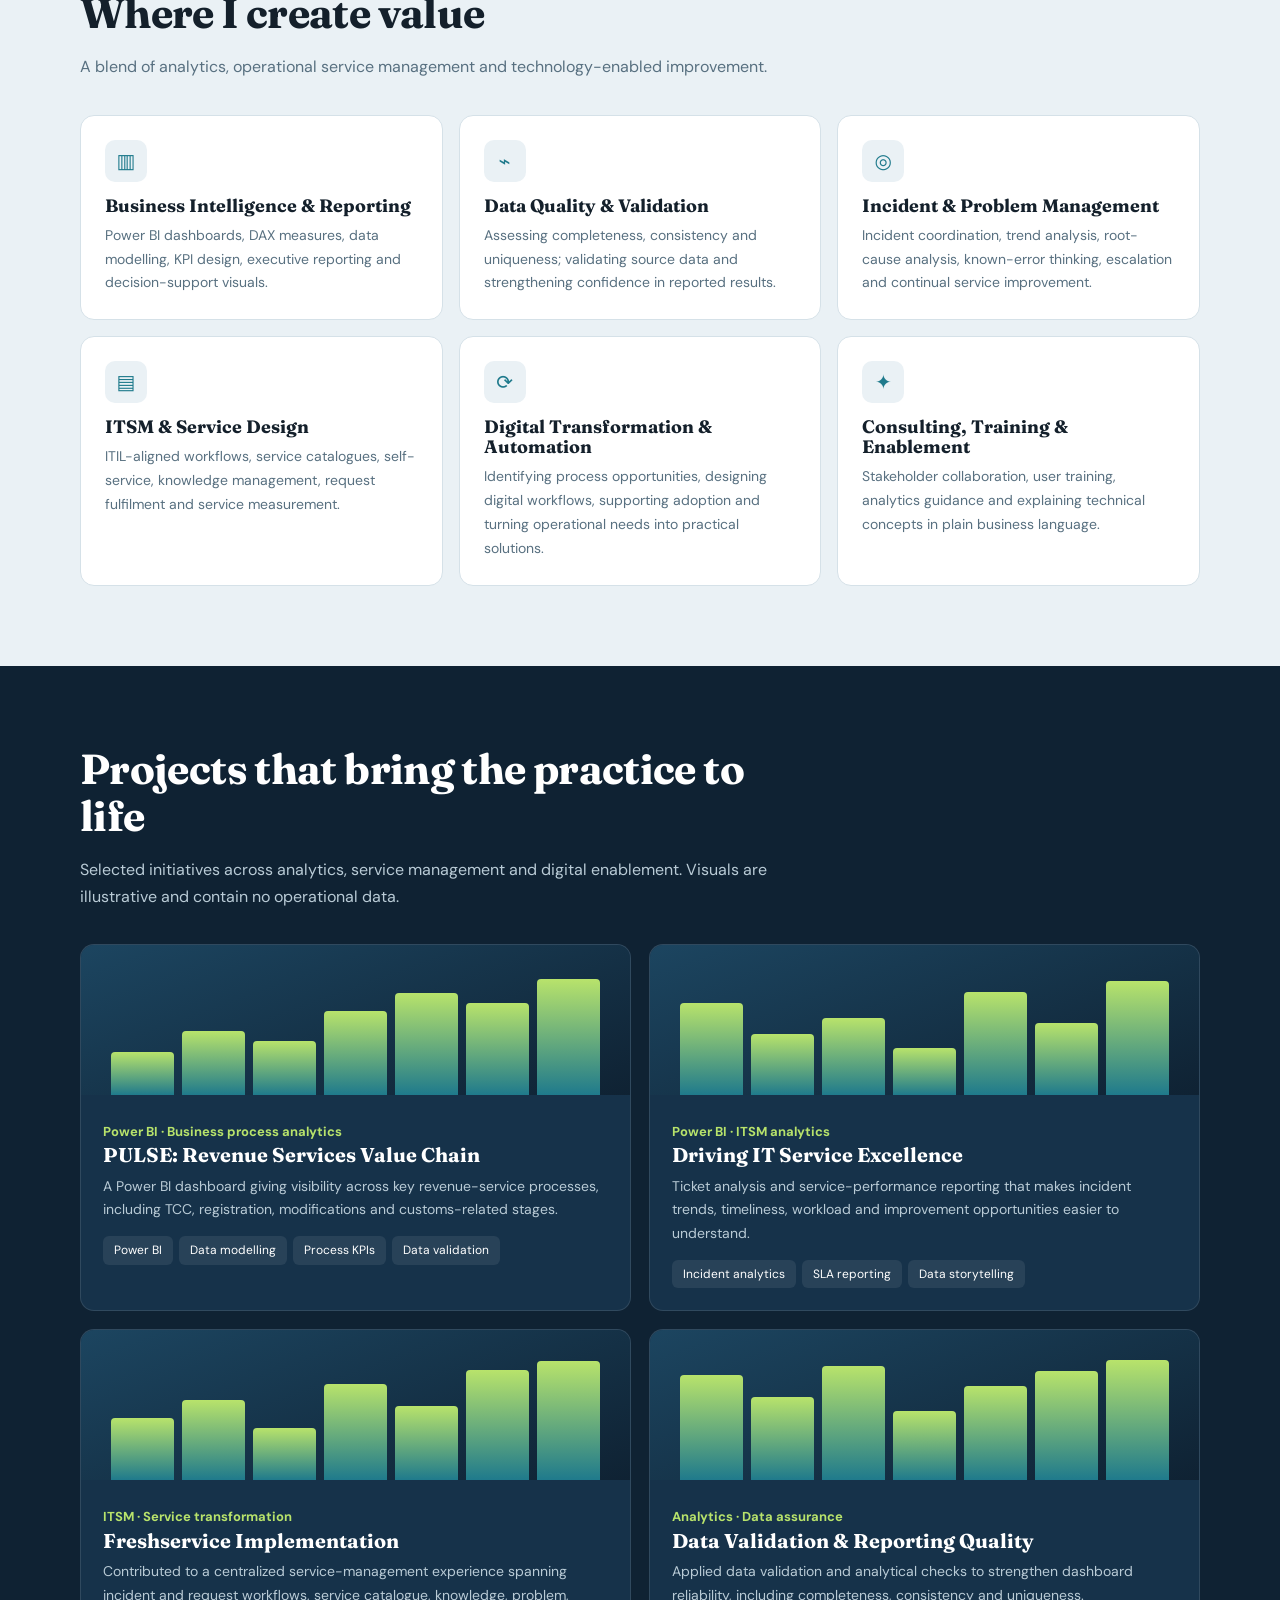
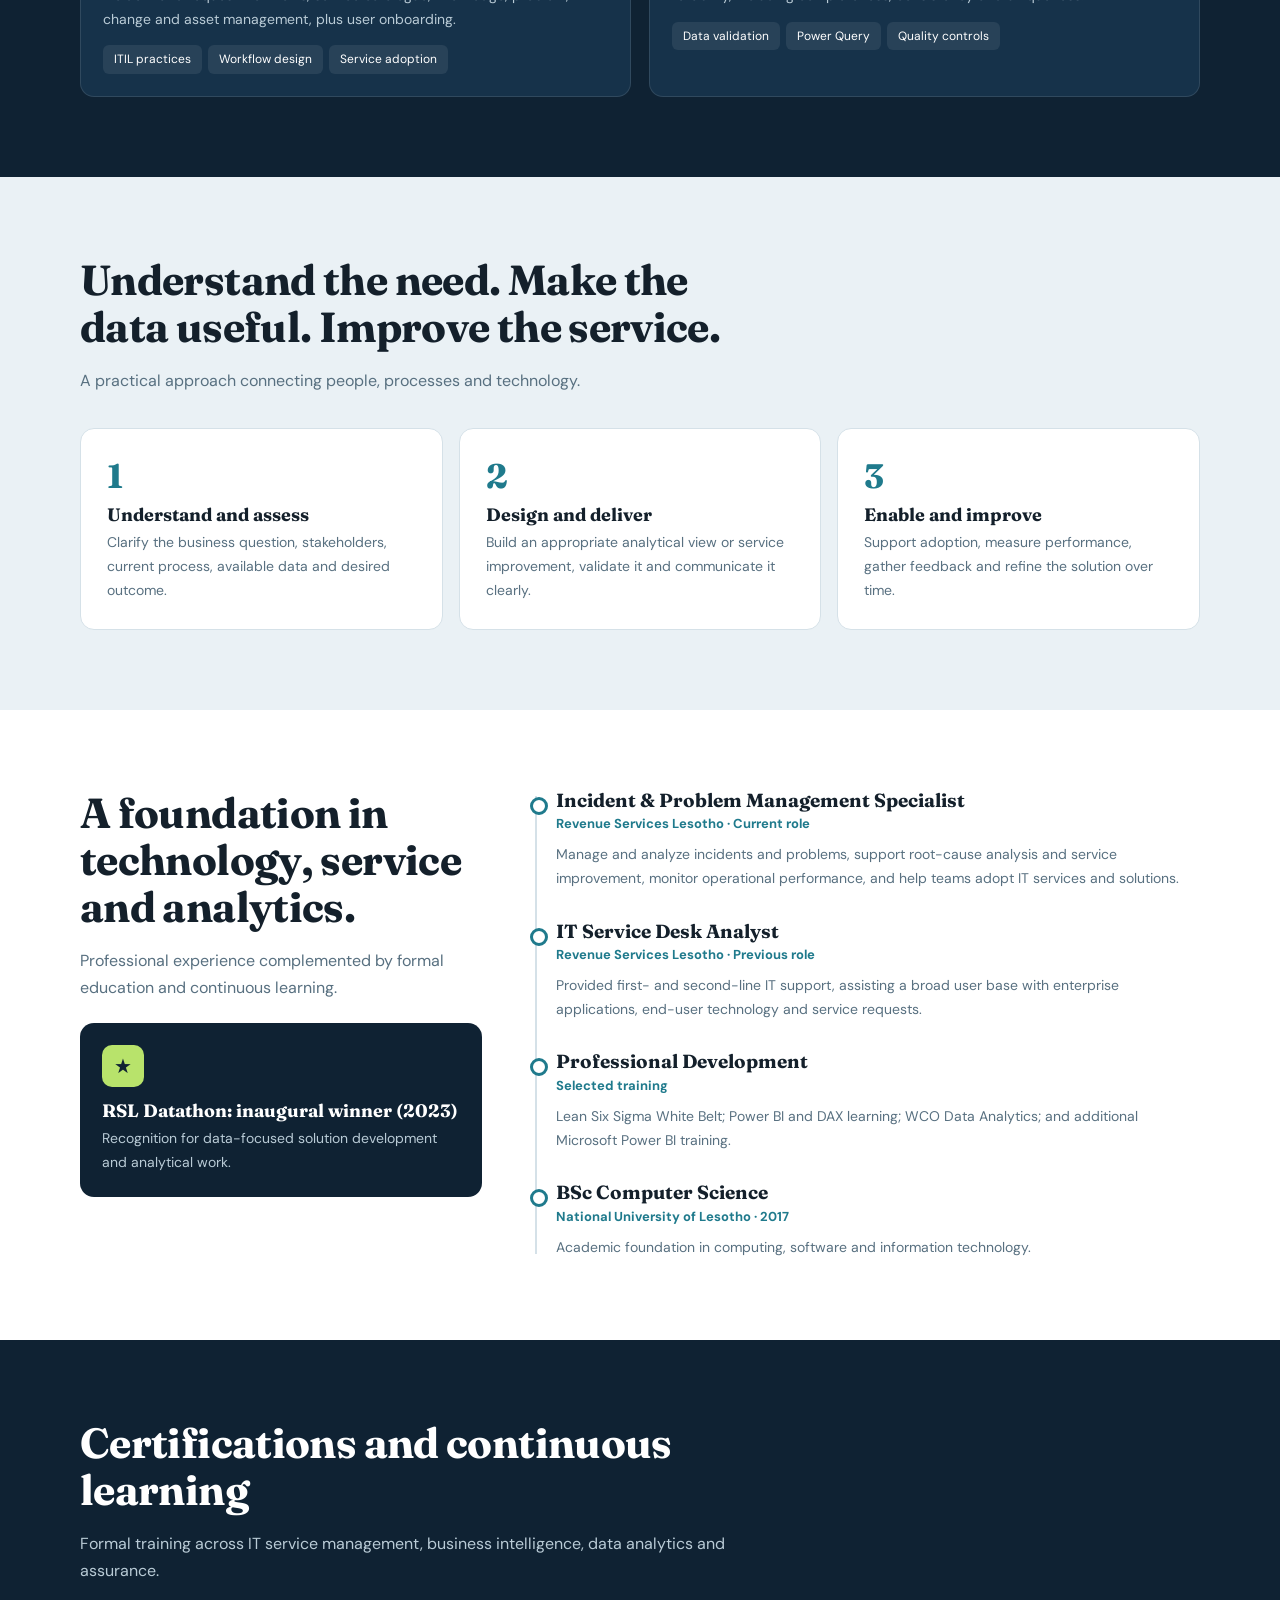
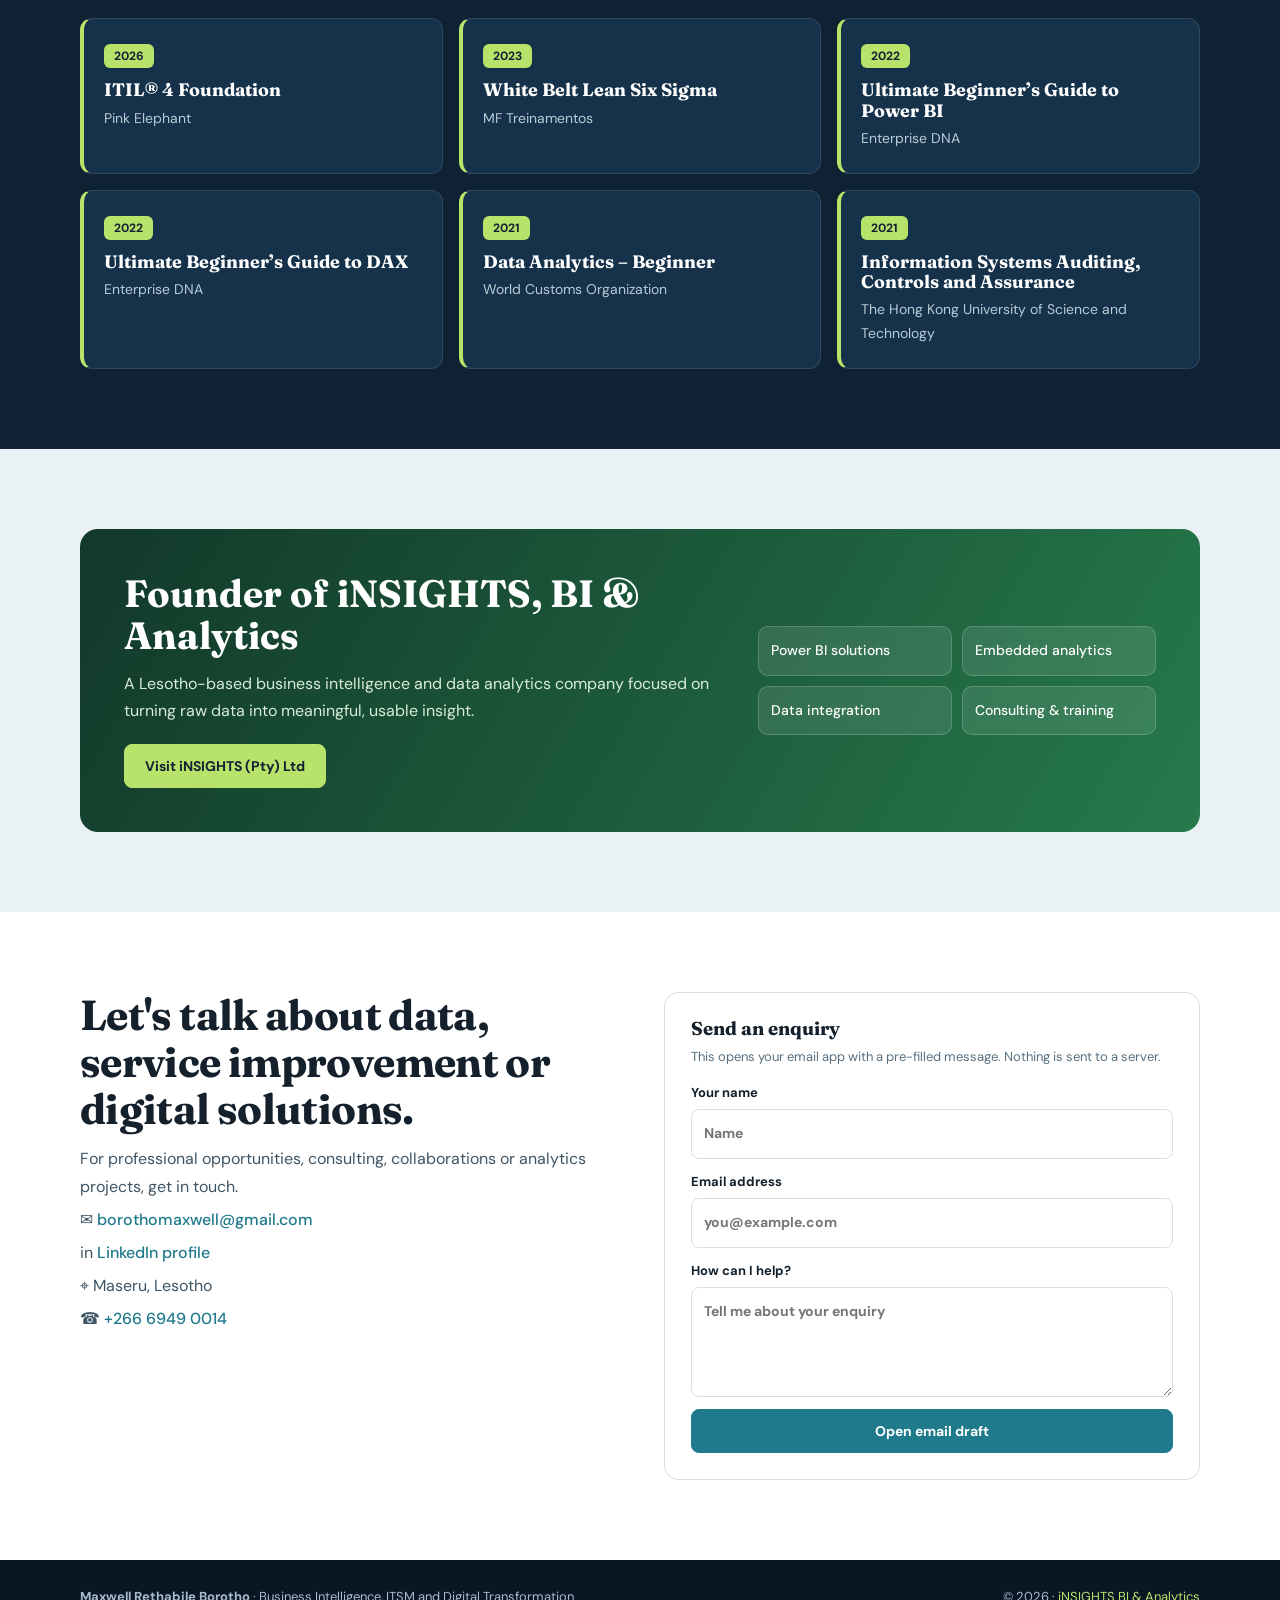
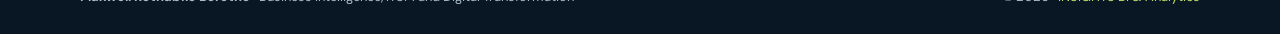
==== commit 7100ea95: "Update index.html" ====
--- a/index.html
+++ b/index.html
@@ -16,6 +16,7 @@
 <link rel="stylesheet" href="css/journey.css">
 <link rel="stylesheet" href="css/company.css">
 <link rel="stylesheet" href="css/responsive.css">
+ <link rel="stylesheet" href="css/certifications.css">
 </head>
 <body>
 <div id="progress"></div>
--- a/css/certifications.css
+++ b/css/certifications.css
@@ -0,0 +1,7 @@
+/* Certifications */
+.certs{display:grid;grid-template-columns:repeat(3,1fr);gap:16px}
+.cert{position:relative;background:var(--navy2);border:1px solid #ffffff1c;border-left:4px solid var(--lime);border-radius:12px;padding:22px 22px 22px 20px;transition:transform .3s,box-shadow .3s,border-color .3s,background .3s}
+.cert:hover{transform:translateY(-5px);box-shadow:0 18px 36px #0006;border-color:var(--lime);background:#1a3a54}
+.cert .yr{display:inline-block;background:var(--lime);color:var(--navy);font-size:12px;font-weight:700;border-radius:6px;padding:2px 10px;margin-bottom:12px}
+.cert h3{font-size:18px;margin:0 0 6px}
+.cert p{font-size:14px;color:#b9cbd6;margin:0}
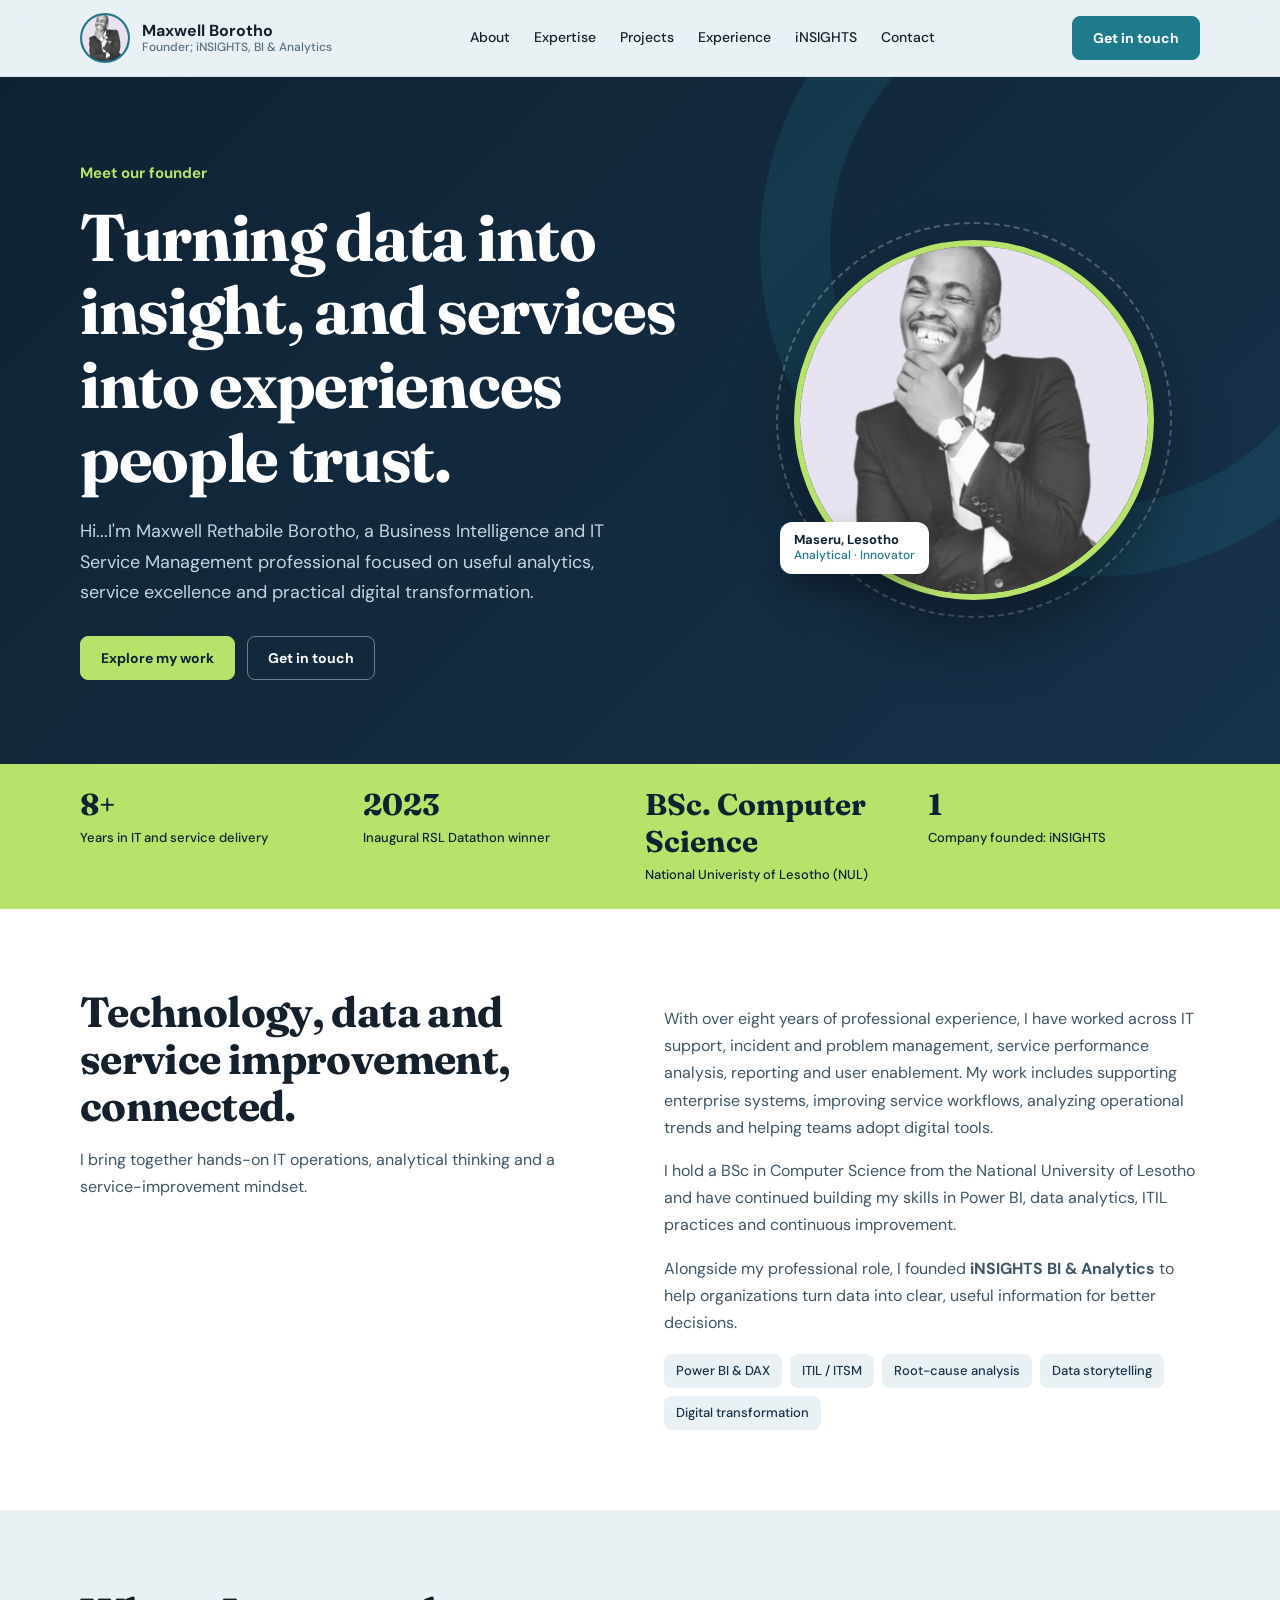
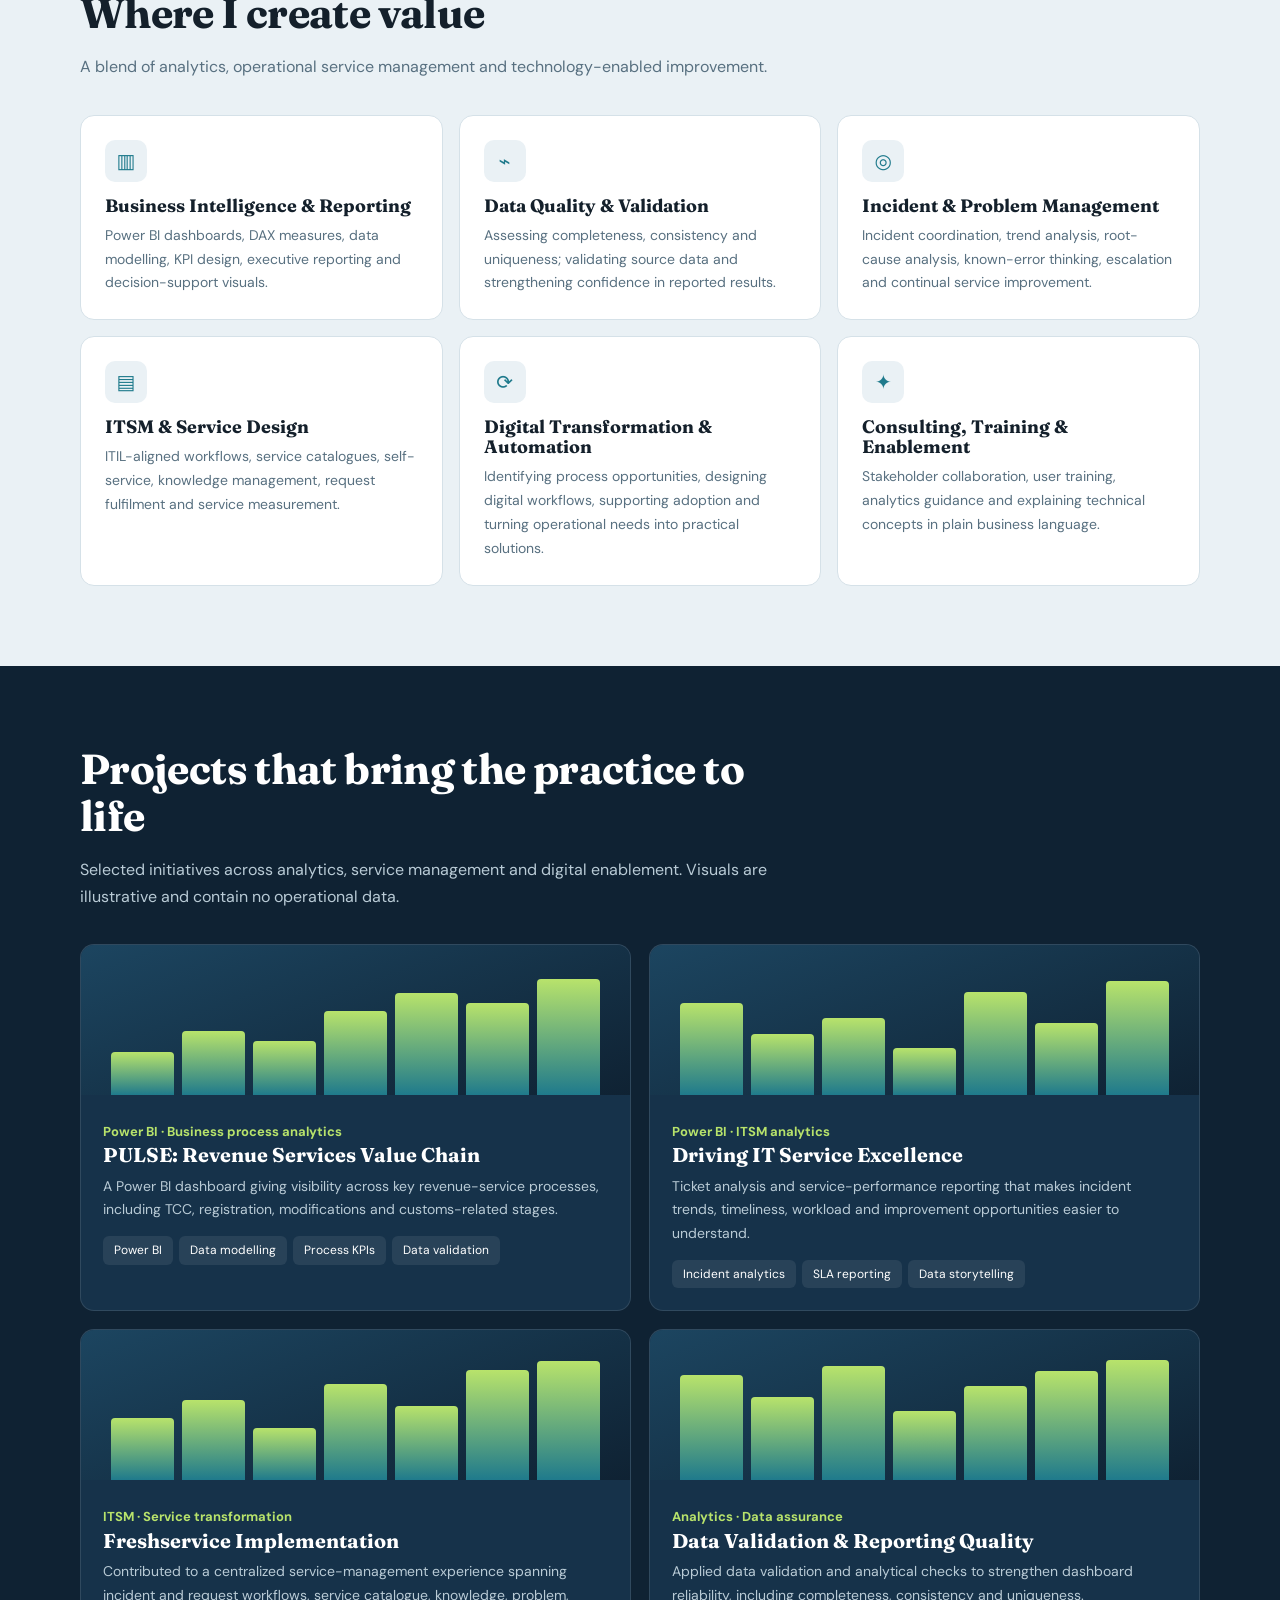
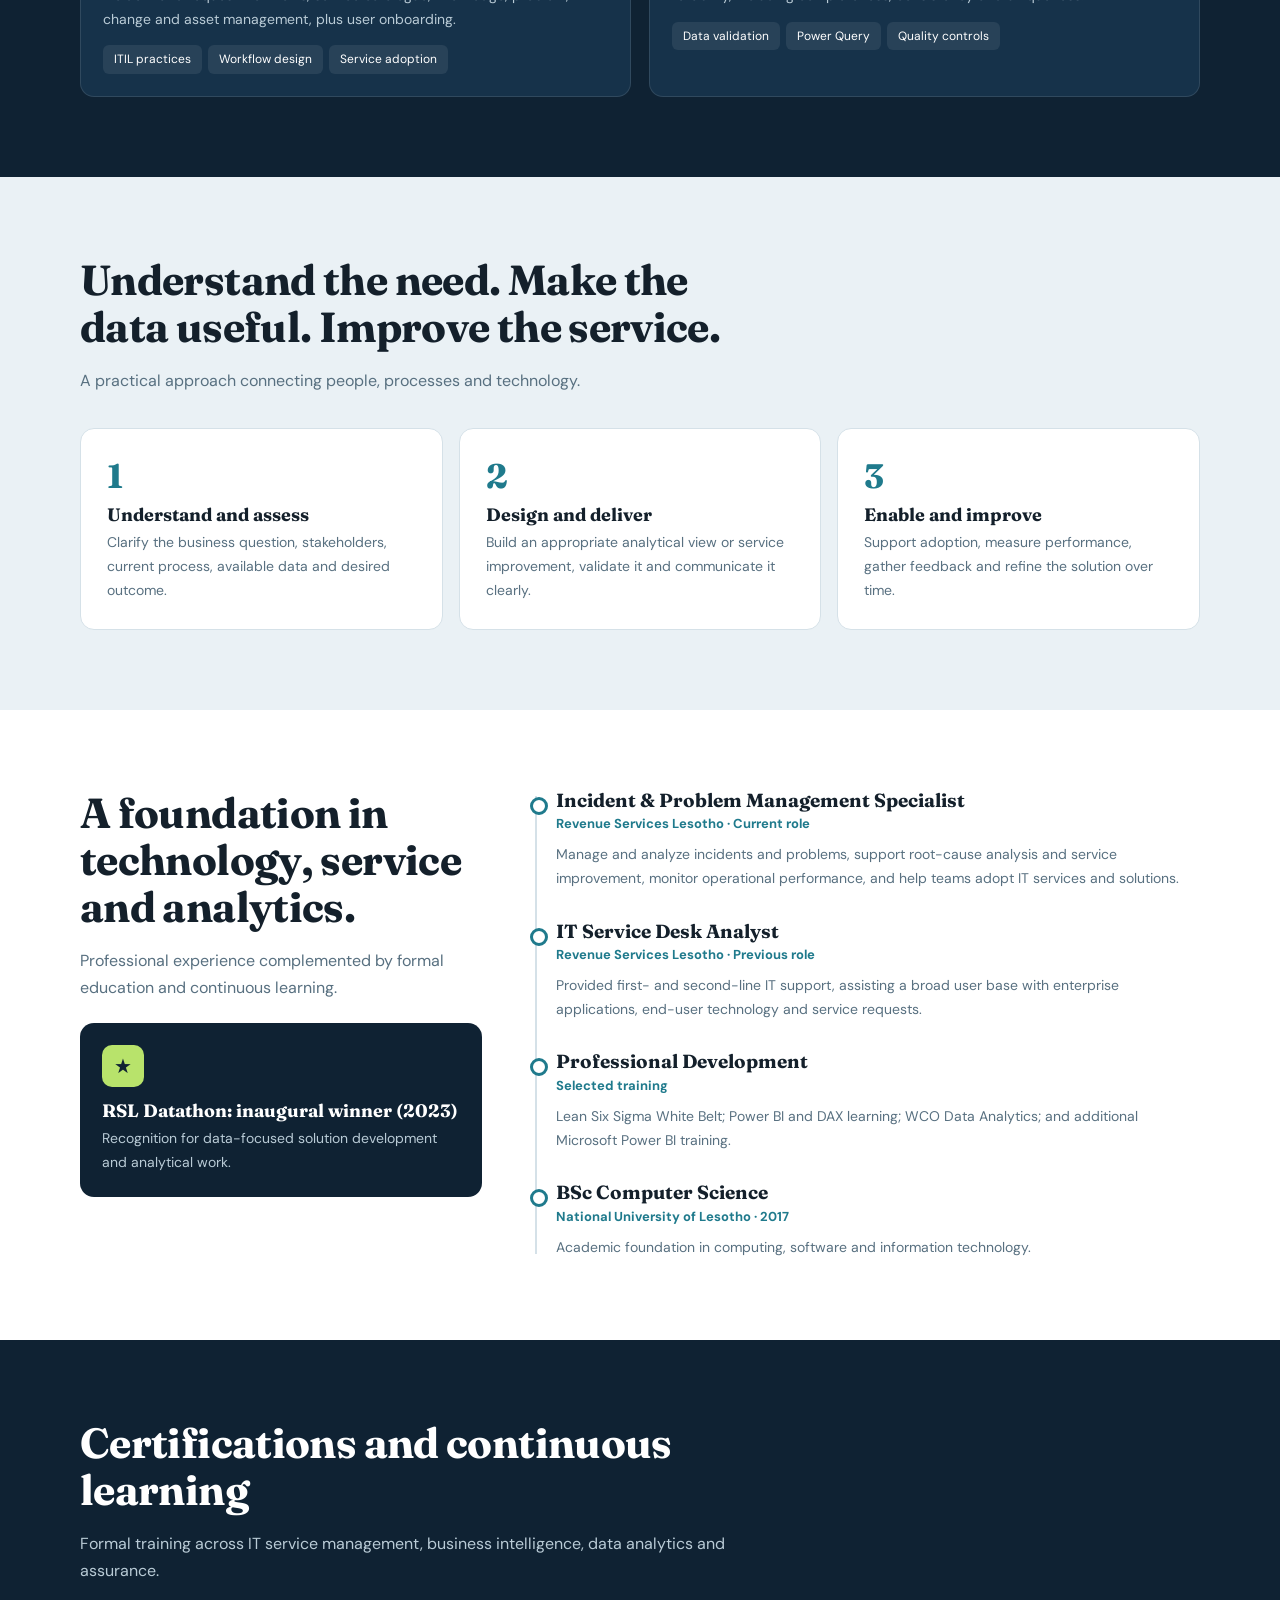
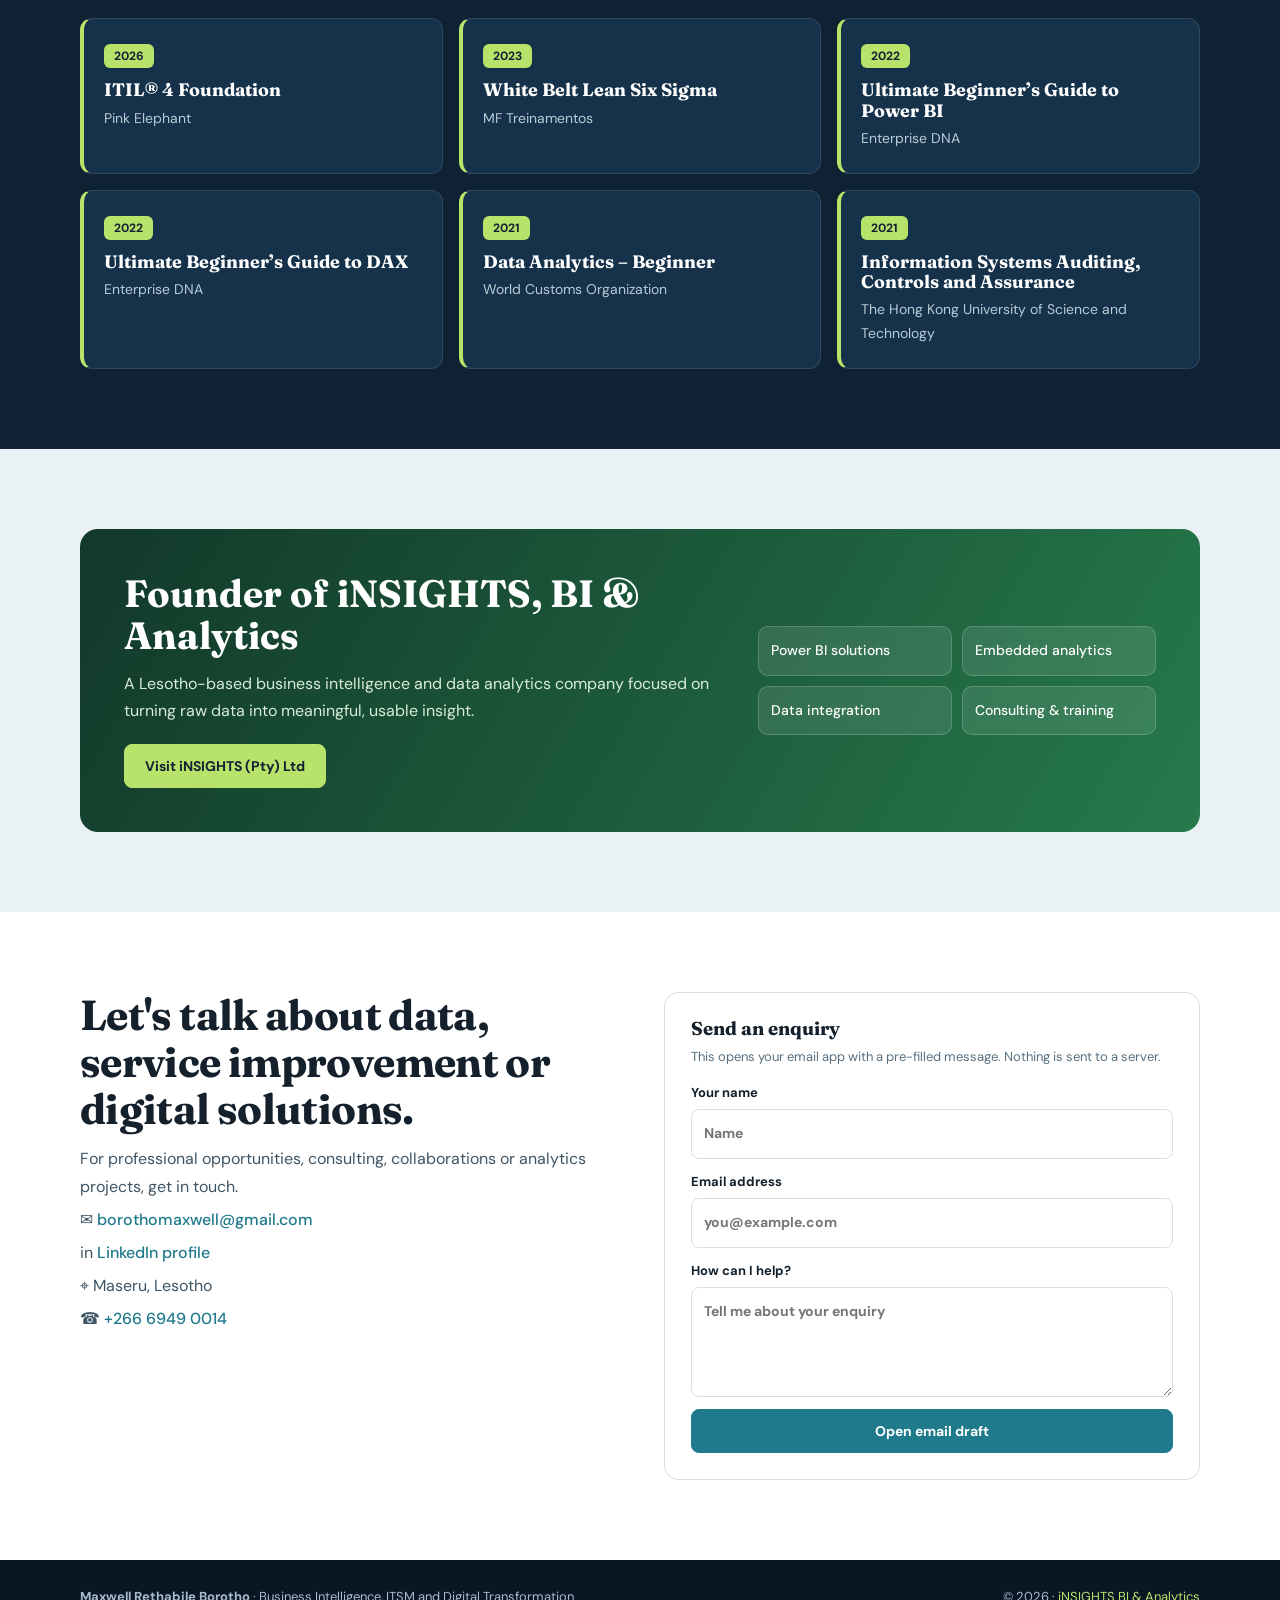
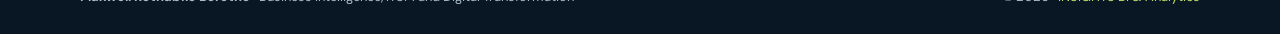
==== commit ad113269: "Update index.html" ====
--- a/index.html
+++ b/index.html
@@ -53,7 +53,7 @@
       </div>
       <div class="portrait">
         <span class="avatar">MB<img src="images\founder.jpeg"alt="Portrait of Maxwell Borotho" onerror="this.remove()"></span>
-        <div class="badge">Maseru, Lesotho<span>Power BI · ITIL </span></div>
+        <div class="badge">Maseru, Lesotho<span>Analytical · Innovator </span></div>
       </div>
     </div>
   </section>
